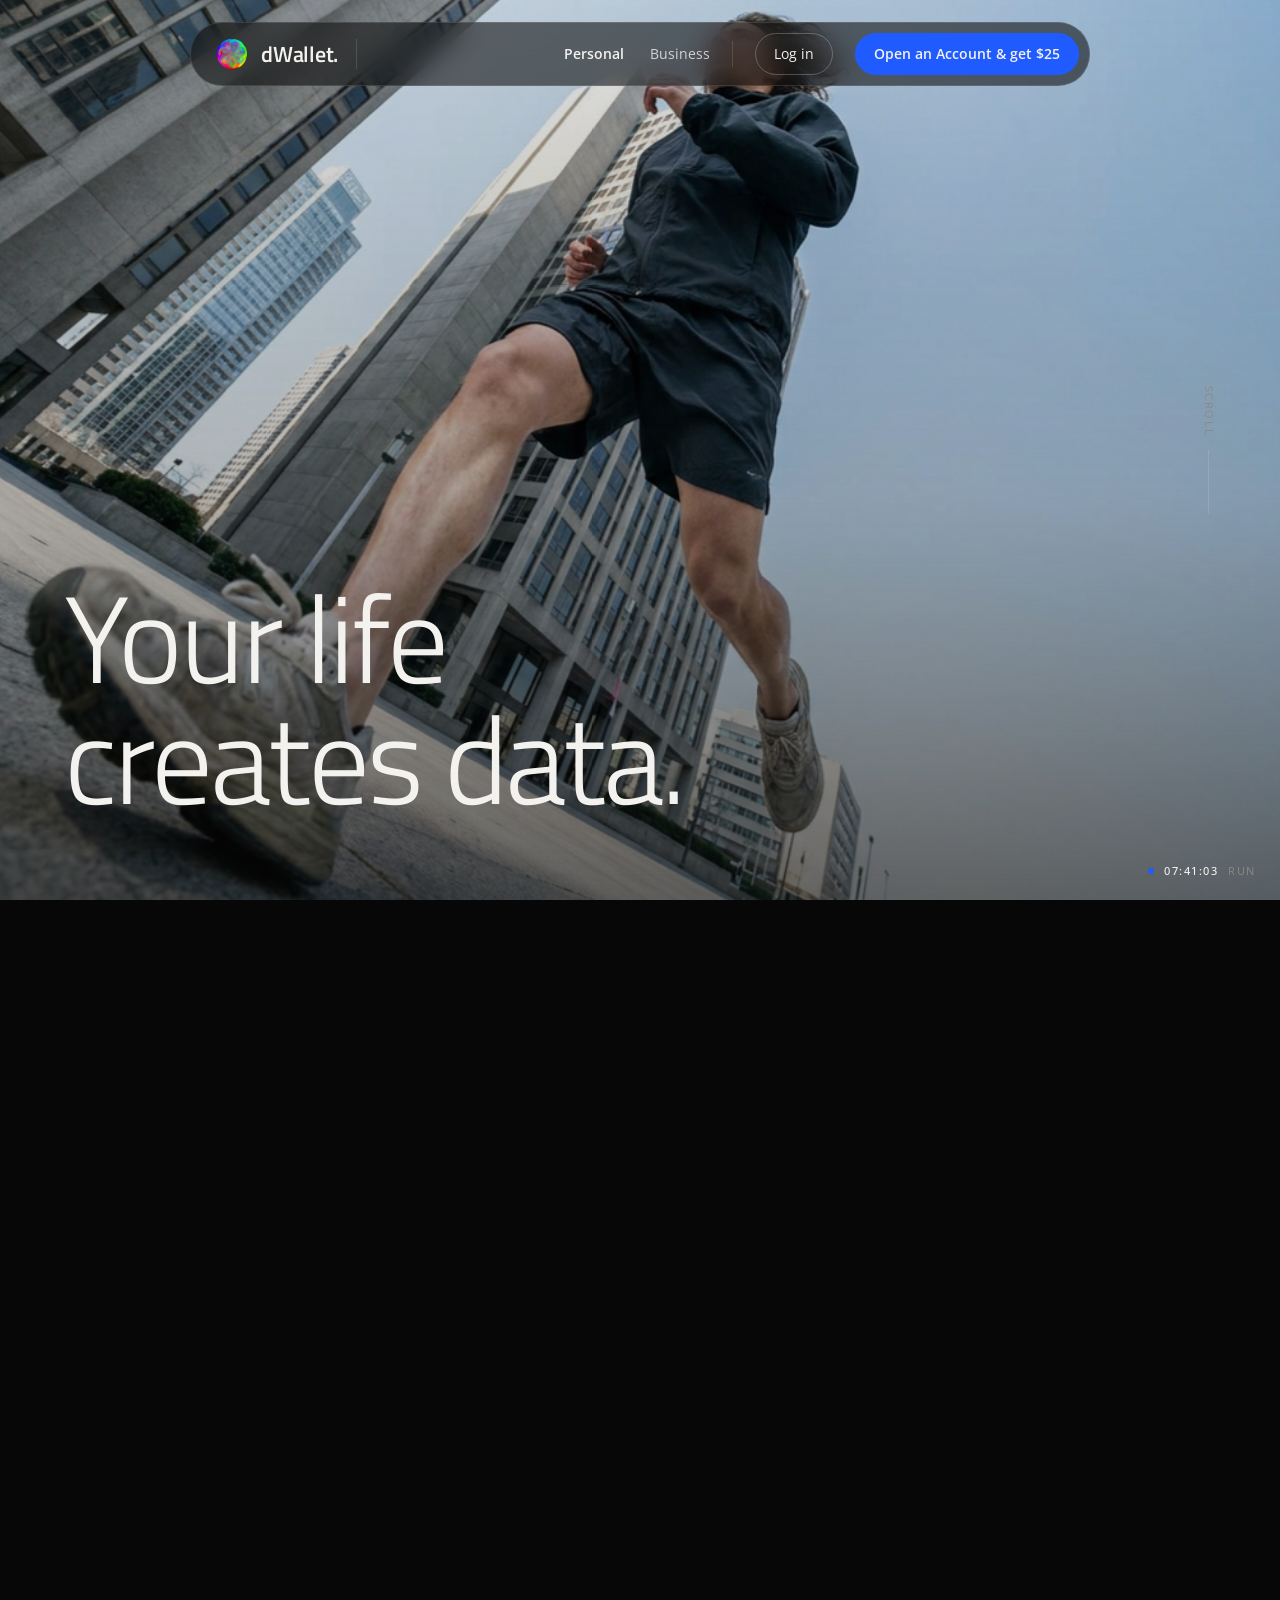
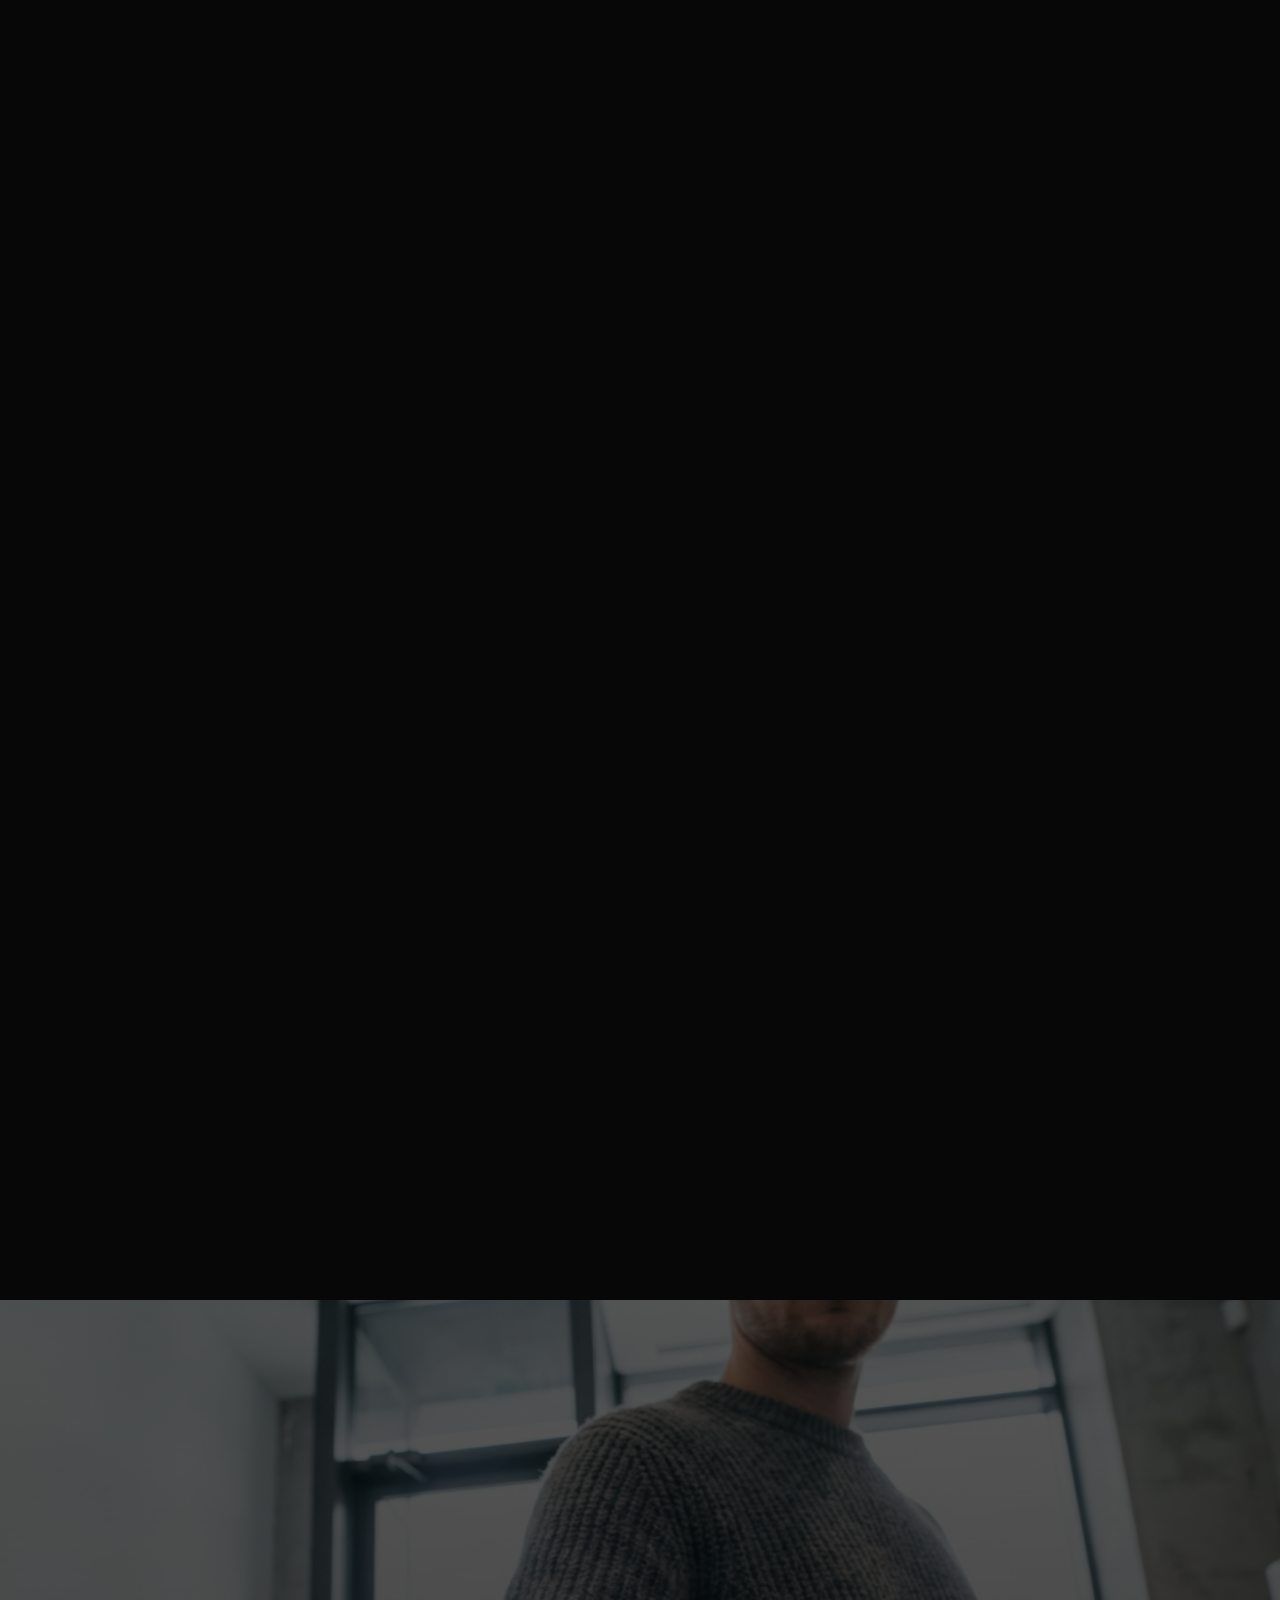
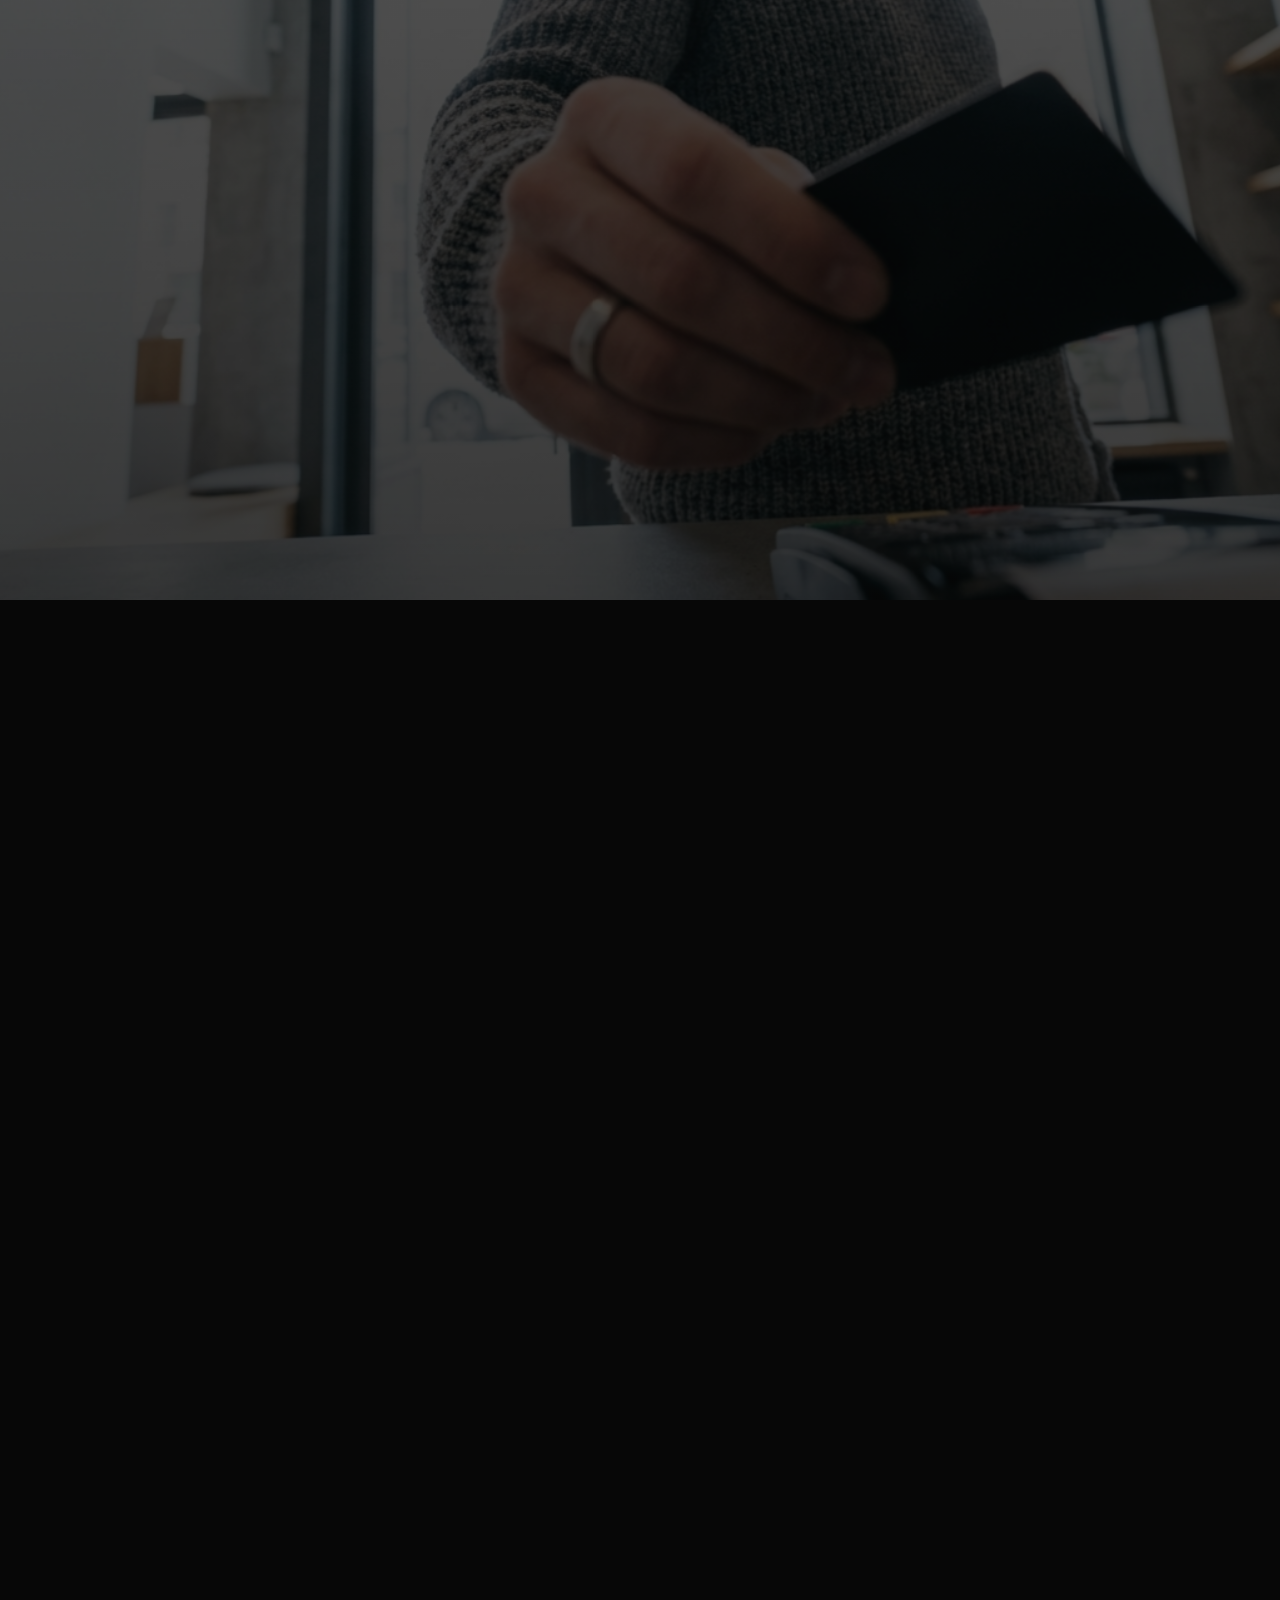
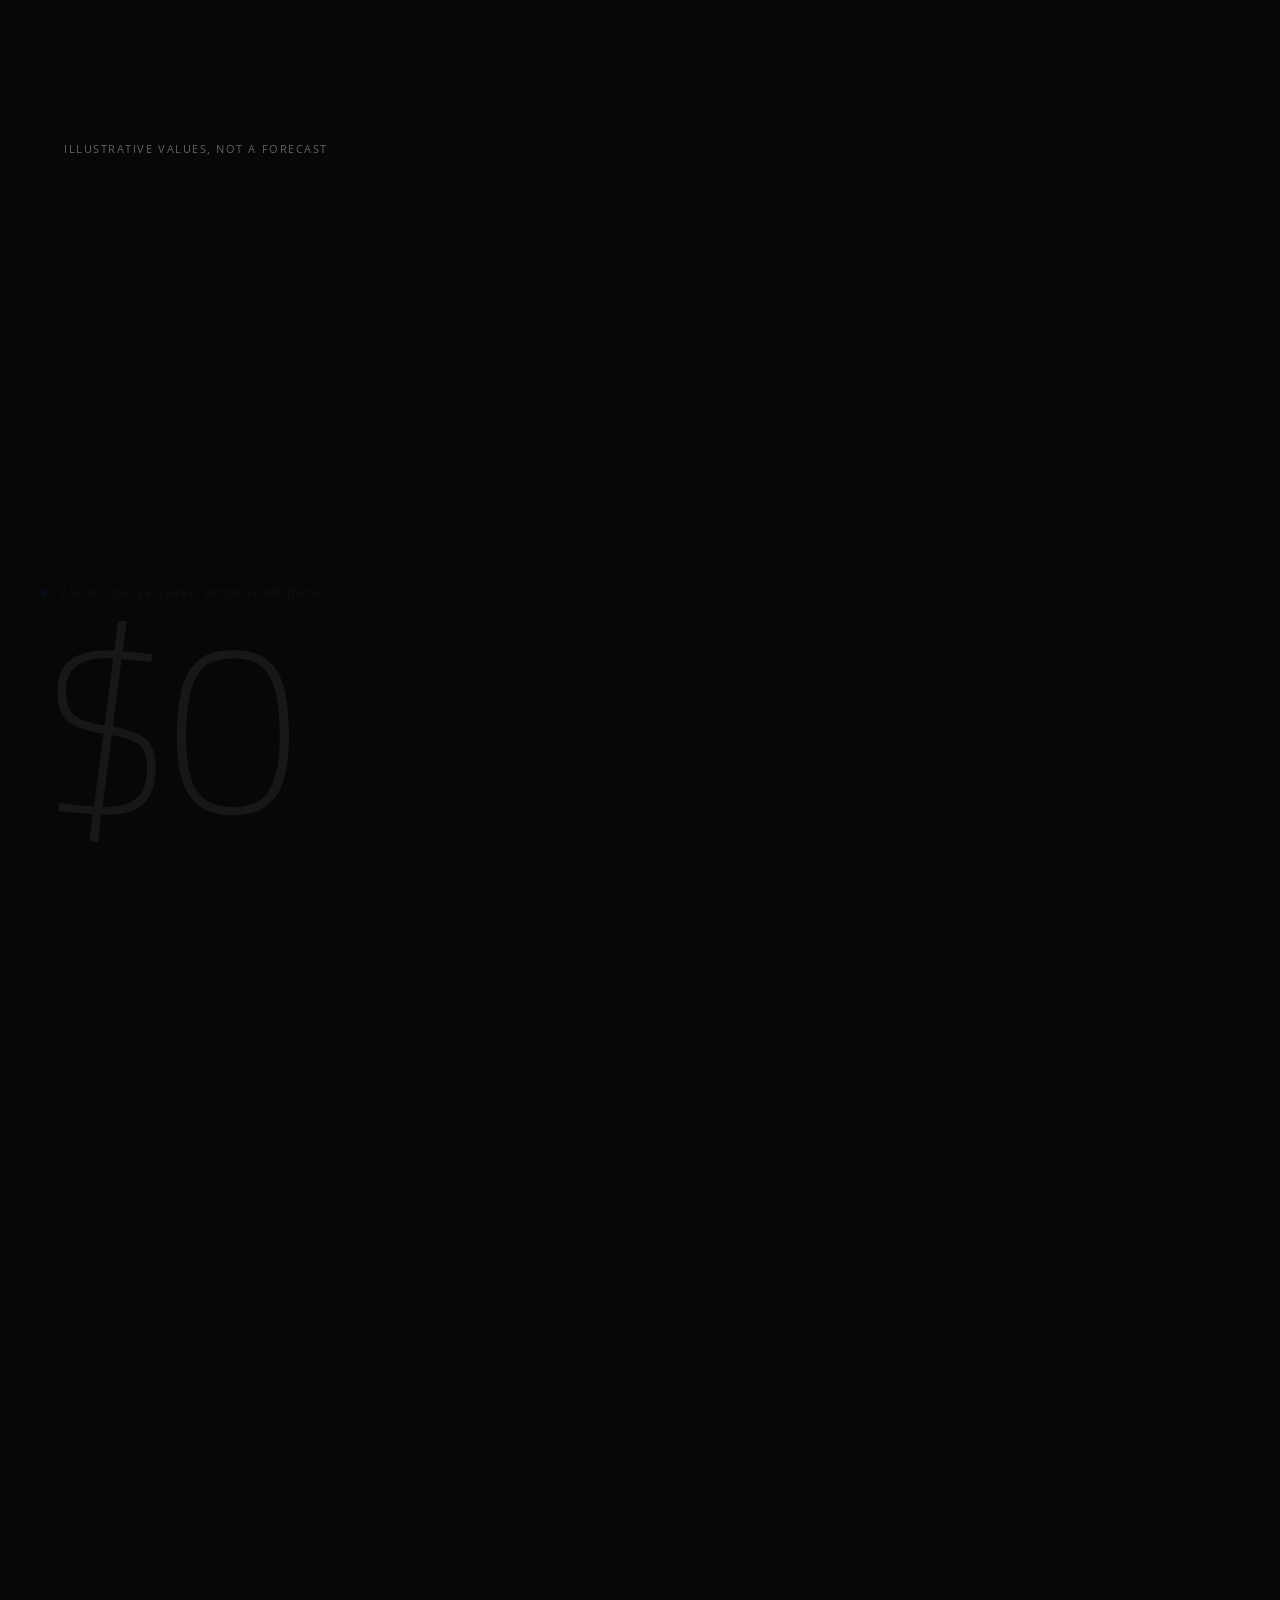
==== index.html @ 6f19c9a2 "Initial commit: dWallet marketing site Static, no-build site (index, business, contact, resources, p" ====
<!doctype html>
<html lang="en">
<head>
<meta charset="utf-8">
<meta name="viewport" content="width=device-width, initial-scale=1">
<title>DrumWave: Your life creates data</title>
<meta name="description" content="Your life creates data. What if its value grew with you?">
<link rel="preconnect" href="https://fonts.googleapis.com">
<link rel="preconnect" href="https://fonts.gstatic.com" crossorigin>
<link href="https://fonts.googleapis.com/css2?family=Titillium+Web:wght@200;300;400;600&family=Open+Sans:wght@300;400;500;600&display=swap" rel="stylesheet">
<style>
:root{
  --ink:#070707;
  --bone:#F3F2EE;
  --cobalt:#1F5BFF;
  --mute:#8A8A86;
  --line:rgba(243,242,238,.14);
  --scrim:rgba(7,7,7,.42);
}
*{box-sizing:border-box;margin:0;padding:0}
html,body{background:#070707;color:var(--bone)}
body{
  font-family:'Open Sans',system-ui,-apple-system,sans-serif;
  font-weight:300;
  -webkit-font-smoothing:antialiased;
  -moz-osx-font-smoothing:grayscale;
  overflow-x:hidden;
  line-height:1.3;
}
img{display:block;user-select:none;-webkit-user-drag:none}
a{color:inherit;text-decoration:none}
button{font:inherit;color:inherit;background:none;border:0;cursor:pointer}

/* type */
.mono{
  font-family:'Open Sans',system-ui,sans-serif;
  font-size:11px;
  letter-spacing:.14em;
  text-transform:uppercase;
  color:var(--mute);
  font-weight:400;
}
.display{
  font-family:'Titillium Web',system-ui,sans-serif;
  font-weight:300;
  letter-spacing:-.025em;
  line-height:.98;
}
.xl{font-size:clamp(3rem,9.6vw,11rem)}
.lg{font-size:clamp(2.3rem,6.8vw,7.6rem)}
.md{font-size:clamp(1.8rem,5.4vw,5.6rem)}
.xs{font-size:clamp(1.4rem,2.6vw,2.2rem)}
.num{
  font-weight:200;
  font-size:clamp(5rem,19vw,20rem);
  font-variant-numeric:tabular-nums;
  letter-spacing:-.04em;
  line-height:.9;
}
.ln{display:block;overflow:hidden;padding-bottom:.08em;margin-bottom:-.08em}
.ln>span{display:block;will-change:transform}
.cob{color:var(--cobalt)}

/* chrome */
.nav{
  position:fixed;top:22px;left:50%;transform:translateX(-50%);z-index:50;
  width:min(900px,92vw);height:64px;padding:0 10px 0 26px;
  display:flex;align-items:center;gap:22px;
  border:1px solid rgba(243,242,238,.12);border-radius:40px;
  background:rgba(7,7,7,.55);backdrop-filter:blur(14px);-webkit-backdrop-filter:blur(14px);
  font-family:'Open Sans',sans-serif;font-size:14px;
}
.nav .logo{display:flex;align-items:center;gap:14px;padding-right:18px;border-right:1px solid rgba(243,242,238,.14)}
.nav .logo img{width:30px;height:30px;display:block;object-fit:contain}
.nav .logo b{font-family:'Titillium Web',sans-serif;font-weight:600;font-size:22px;letter-spacing:-.01em}
.nav .links{display:flex;gap:26px;margin-left:auto}
.nav .links a{font-weight:600}
.nav .links a.dim{font-weight:400;opacity:.8}
.nav .sep{width:1px;height:26px;background:rgba(243,242,238,.14)}
.nav .pill{padding:11px 18px;border-radius:30px;border:1px solid rgba(243,242,238,.25);font-weight:400;transition:background .25s,border-color .25s}
.nav .pill.p{background:var(--cobalt);border-color:var(--cobalt);font-weight:600}
.nav .pill:hover{background:rgba(243,242,238,.1)}
.nav .pill.p:hover{background:#3D74FF;border-color:#3D74FF}
.nav .logo img{flex:none}
@media (max-width:760px){.nav{height:54px;padding:0 6px 0 16px;gap:12px}.nav .links,.nav .sep,.nav .pill:not(.p){display:none}.nav .logo{border:0;padding-right:0}.nav .pill.p{margin-left:auto;padding:9px 14px;font-size:13px}}
.stamp{
  position:fixed;right:24px;bottom:22px;z-index:50;
  display:flex;align-items:center;gap:10px;
  opacity:0;transition:opacity .4s;
}
.stamp.on{opacity:1}
.stamp i{width:6px;height:6px;border-radius:50%;background:var(--cobalt);display:block}
.stamp b{font-weight:500;color:var(--bone)}

/* ledger of data events */
.ledger{
  position:fixed;left:24px;bottom:22px;z-index:50;
  display:flex;flex-direction:column;gap:6px;
  opacity:0;transition:opacity .4s;pointer-events:none;
}
.ledger.on{opacity:1}
.ledger div{display:flex;align-items:center;gap:10px;opacity:0;transform:translateX(-8px)}
.ledger i{width:6px;height:6px;border-radius:50%;background:var(--cobalt);display:block;flex:none}
.ledger div span{color:var(--bone)}
.ledger div em{font-style:normal}

/* scenes */
.act{position:relative;height:100vh;height:100svh;overflow:hidden;background:var(--ink)}
.frame{position:absolute;inset:0;opacity:0;will-change:opacity,transform}
.frame img{width:100%;height:100%;object-fit:cover}
.frame::after{content:"";position:absolute;inset:0;background:linear-gradient(180deg,rgba(7,7,7,.12) 0%,rgba(7,7,7,.28) 55%,rgba(7,7,7,.62) 100%)}
.frame.on{opacity:1}
.pad{position:absolute;left:5vw;right:5vw}

/* ACT 1 */
#act1 .hero-h{position:absolute;left:5vw;bottom:9vh;max-width:92vw}
#act1 .cue{position:absolute;right:5vw;top:50%;transform:translateY(-50%);display:flex;align-items:center;gap:14px;writing-mode:vertical-rl}
#act1 .cue i{display:block;width:1px;height:64px;background:var(--line)}
#act1 .esd{position:absolute;inset:0;display:grid;place-items:center;pointer-events:none}
#act1 .esd .w{position:absolute;color:var(--bone)}
#act1 .esd .w:nth-child(1){left:5vw;top:12vh}
#act1 .esd .w:nth-child(2){left:auto;right:5vw;top:42vh;text-align:right}
#act1 .esd .w:nth-child(3){left:5vw;bottom:9vh}

/* ACT 2 */
#act2 .frame::after{background:linear-gradient(180deg,rgba(7,7,7,.05),rgba(7,7,7,.4))}
#act2 .marker{position:absolute;display:flex;align-items:center;gap:10px;opacity:0;transform:translateX(-8px)}
#act2 .marker i{width:8px;height:8px;border-radius:50%;background:var(--cobalt);display:block;transform:scale(0);box-shadow:0 0 0 0 rgba(31,59,255,.6)}
#act2 .marker i.pulse{animation:pulse 1.6s ease-out infinite}
@keyframes pulse{0%{box-shadow:0 0 0 0 rgba(31,59,255,.55)}100%{box-shadow:0 0 0 22px rgba(31,59,255,0)}}
#act2 .marker .tag{color:var(--bone);background:rgba(7,7,7,.55);padding:7px 12px;border-radius:20px;border:1px solid rgba(243,242,238,.14);backdrop-filter:blur(6px)}
#act2 .t1{position:absolute;left:5vw;bottom:9vh;max-width:92vw}
#act2 .t2{position:absolute;left:5vw;top:10vh;max-width:92vw}
#act2 .t2 .q{color:var(--mute);margin-bottom:.4em}
#act2 .line-veil{position:absolute;inset:0;background:var(--ink);opacity:0}

/* ACT 3 + 4 */
#time .num-wrap{position:absolute;left:3vw;bottom:24vh;z-index:5;pointer-events:none}
#time .num-wrap .lab{display:flex;align-items:center;gap:12px;margin-bottom:1.2em;margin-left:.3em}
#time .num-wrap .lab i{width:6px;height:6px;background:var(--cobalt);display:block}
#time .num-wrap .lab .b{position:absolute;left:18px;top:0;opacity:0;white-space:nowrap}
#time .num-wrap .lab .a{white-space:nowrap}
#time .num-wrap .lab{position:relative}
#time .whatif{position:absolute;right:5vw;top:11vh;text-align:right;max-width:70vw;z-index:6}
#time .frames{position:absolute;inset:0;opacity:0}
#time .frames .frame::after{background:linear-gradient(90deg,rgba(7,7,7,.66) 0%,rgba(7,7,7,.2) 45%,rgba(7,7,7,.12) 100%),linear-gradient(0deg,rgba(7,7,7,.75) 0%,rgba(7,7,7,0) 45%)}
#time .stage-tag{position:absolute;right:5vw;top:11vh;text-align:right;z-index:6;opacity:0}
#time .stage-tag .age{font-size:clamp(2rem,7vw,7rem);color:var(--bone);font-variant-numeric:tabular-nums;font-weight:200}
#time .stage-tag .cap{margin-top:.6em;color:var(--bone);opacity:.7;letter-spacing:.1em}
#time .ctl{position:absolute;left:5vw;right:5vw;bottom:8vh;z-index:7;opacity:0;touch-action:none;user-select:none}
#time .ctl .hint{display:flex;justify-content:space-between;margin-bottom:14px}
#time .ctl .hint b{font-weight:500;color:var(--bone)}
#time .track{position:relative;height:44px;cursor:grab}
#time .track:active{cursor:grabbing}
#time .track .rail{position:absolute;left:0;right:0;top:50%;height:1px;background:var(--line);transform:translateY(-50%)}
#time .track .fill{position:absolute;left:0;top:50%;height:1px;background:var(--cobalt);transform:translateY(-50%);width:0}
#time .ticks{position:absolute;left:0;right:0;top:50%;transform:translateY(-50%);display:flex;justify-content:space-between;pointer-events:none}
#time .ticks i{display:block;width:2px;height:2px;background:var(--mute);opacity:.35;transform:translateY(-8px)}
#time .ticks i.hit{background:var(--cobalt);opacity:1;height:6px;transform:translateY(-10px)}
#time .handle{position:absolute;top:50%;left:0;width:18px;height:18px;border-radius:50%;background:var(--cobalt);transform:translate(-50%,-50%);box-shadow:0 0 0 6px rgba(31,59,255,.18)}
#time .ages{position:relative;display:flex;justify-content:space-between;margin-top:10px}
#time .ages span{position:absolute;transform:translateX(-50%);color:var(--mute);transition:color .3s}
#time .ages span.cur{color:var(--bone)}
#time .earlier{position:absolute;left:5vw;bottom:22vh;z-index:8;max-width:92vw;pointer-events:none}
#time .earlier .cob{margin-top:.15em}
#time .foot{position:absolute;left:5vw;top:22px;z-index:6;opacity:.7}

/* ACT 5 */
#split .frame::after{background:linear-gradient(180deg,rgba(7,7,7,.1),rgba(7,7,7,.5) 100%)}
#split .big{position:absolute;left:5vw;bottom:9vh;z-index:5;max-width:92vw}

/* ACT 6 */
#payoff .t{position:absolute;left:5vw;bottom:9vh;max-width:92vw;z-index:5}
#payoff .t2{position:absolute;right:5vw;top:11vh;text-align:right;max-width:92vw;z-index:5}
#payoff .frame::after{background:linear-gradient(180deg,rgba(7,7,7,.06),rgba(7,7,7,.55) 100%)}

/* FINAL */
#final{height:auto;min-height:100vh;display:flex;flex-direction:column;justify-content:space-between;padding:12vh 5vw 5vh}
#final .id{display:flex;align-items:center;gap:12px}
#final .id img{width:20px;height:20px;display:block;object-fit:contain}
#final .id span{color:var(--bone);letter-spacing:.26em}
#final h2{margin:10vh 0 5vh;max-width:14ch}
#final p{max-width:46ch;font-size:clamp(1rem,1.35vw,1.2rem);color:var(--bone);opacity:.75;line-height:1.6;font-weight:300}
#final .ctas{display:flex;flex-wrap:wrap;gap:14px;margin-top:6vh}
#final .btn{
  font-family:'Open Sans',sans-serif;font-size:15px;font-weight:600;letter-spacing:0;
  padding:16px 28px;border-radius:40px;border:1px solid rgba(243,242,238,.3);transition:background .25s,color .25s,border-color .25s;
}
#final .btn.p{background:var(--bone);color:var(--ink);border-color:var(--bone)}
#final .btn:hover,#final .btn:focus-visible{background:var(--cobalt);color:var(--bone);border-color:var(--cobalt);outline:none}
#final .btn:focus-visible{box-shadow:0 0 0 3px rgba(31,59,255,.5)}
#final .foot{display:flex;flex-wrap:wrap;justify-content:space-between;gap:12px;margin-top:14vh;padding-top:22px;border-top:1px solid var(--line)}

/* PERSONAL: DATA SAVINGS PLAN
   Positions/sizes below are ported 1:1 from Figma node 2611:80518 (canvas ref width 1920px):
   H2 x=347 y=2311 w=693 font=80/84 -3.2 | sub x=347 w=730 font=40/38 | body x=347 w=624 font=16/26
   email frame x=347 w=477 h=72 | button x=619 w=180 h=48 | link x=347 y=2837
   card group x=986 y=2319 w=792 h=792 */
#dsp{
  position:relative;height:57.29vw;min-height:640px;overflow:hidden;
  background:var(--ink);
}
#dsp .glow{position:absolute;top:0;left:0;right:0;overflow:hidden;pointer-events:none;z-index:1}
#dsp .glow img{width:100%;display:block;opacity:1;mix-blend-mode:screen}
#dsp .wrap{position:absolute;inset:0;z-index:2}
#dsp .dsp-ln{display:block;white-space:nowrap}
#dsp h2{
  position:absolute;left:18.07%;top:18.18%;width:38vw;
  font-size:4.1667vw;font-weight:400;line-height:1.05;letter-spacing:-0.1667vw;color:#FFFFFF;
}
#dsp .sub{
  position:absolute;left:18.07%;top:38.36%;width:38vw;
  font-size:2.0833vw;font-weight:400;letter-spacing:-0.02em;line-height:1.05;color:#FFFFFF;
}
#dsp .sub .cob{color:#278EFF;font-weight:400}
#dsp p{
  position:absolute;left:18.07%;top:calc(57.2% - 2.08333vw - 2.0vw);width:38vw;
  font-family:'Open Sans',sans-serif;font-size:0.83333vw;color:#B4B4B4;
  line-height:1.55;font-weight:400;
}
#dsp .form{
  position:absolute;left:18.07%;top:57.2%;width:24.84375vw;height:3.75vw;
  display:flex;align-items:center;justify-content:space-between;
  padding:0.41667vw 0.41667vw 0.41667vw 1.25vw;
  background:#2F2F2F;border:0;border-radius:100vw;
}
#dsp .form input{
  flex:1;min-width:0;padding:0;border:0;background:transparent;
  color:#FFFFFF;font-family:'Titillium Web',sans-serif;font-size:1.04167vw;font-weight:400;
}
#dsp .form input::placeholder{color:#FFFFFF;opacity:1}
#dsp .form input:focus{outline:none}
#dsp .form .btn{
  width:11.14583vw;height:2.91667vw;flex:none;
  display:flex;align-items:center;justify-content:center;
  padding:0 0.8854vw;border-radius:2.91667vw;border:0;
  color:#FFFFFF;font-family:'Titillium Web',sans-serif;font-size:0.9375vw;font-weight:600;white-space:nowrap;
  background:linear-gradient(115deg,#4B27FF 0%,#0091FF 100%);
  cursor:pointer;
  transition:filter .25s,transform .2s;
}
#dsp .form .btn:hover,#dsp .form .btn:focus-visible{
  filter:brightness(1.12);transform:translateY(-1px);outline:none;
}
#dsp .link{
  position:absolute;left:18.07%;top:calc(57.2% + 3.75vw + 2.08333vw);white-space:nowrap;
  font-family:'Open Sans',sans-serif;font-size:0.83333vw;font-weight:600;color:#278EFF;
  transition:color .2s;
}
#dsp .link:hover{text-decoration:underline;color:#54A4FF}
#dsp .cards{position:absolute;left:51.34%;top:18.48%;width:46.63%}
#dsp .cards img{width:100%;display:block}

/* PERSONAL: HOW DOES A DATA SAVINGS PLAN WORK
   Figma node 2611:80886, section h=990 on 1920 canvas ref */
#how{position:relative;height:51.56vw;min-height:580px;background:var(--ink)}
#how h2{
  position:absolute;left:29.22%;top:12.22%;width:41.41%;text-align:center;
  font-size:2.5vw;font-weight:400;letter-spacing:-.1vw;line-height:1;color:var(--bone);
}
#how .card{position:absolute;top:22.73%;width:17.71%}
#how .card img{width:100%;border-radius:14px;display:block;object-fit:cover;aspect-ratio:320/442}
#how .step-copy{margin-top:2.27vw}
#how .eyebrow{color:#278EFF;margin-bottom:.8em}
#how .eyebrow .dim{color:var(--mute);font-weight:400}
#how h3{font-family:'Titillium Web',sans-serif;font-weight:600;font-size:1.25vw;letter-spacing:-.0375vw;color:var(--bone);margin-bottom:.6em}
#how p{font-family:'Open Sans',sans-serif;font-weight:400;font-size:.73vw;line-height:1.4;color:#999}

/* PERSONAL: TRUST BLOCK
   Figma node 2611:81146, section h=636 on 1920 canvas ref */
#trust{
  position:relative;height:33.125vw;min-height:380px;
  background:#131313;display:flex;align-items:center;justify-content:center;
  text-align:center;overflow:hidden;
}
#trust .wrap{
  display:flex;flex-direction:column;align-items:center;text-align:center;
  z-index:2;width:100%;
}
#trust .badge{
  width:6.25vw;height:auto;margin-bottom:2.8125vw;display:block;
}
#trust h2{
  font-family:'Titillium Web',sans-serif;font-size:3.33333vw;font-weight:400;
  line-height:1.05;letter-spacing:-0.13333vw;color:#FFFFFF;margin-bottom:1.25vw;
}
#trust p{
  font-family:'Open Sans',sans-serif;font-size:0.72917vw;font-weight:400;
  line-height:1.5;color:#8A8A86;margin-bottom:1.25vw;
}
#trust .tag{
  font-family:'Open Sans',sans-serif;font-size:0.78125vw;font-weight:600;
  letter-spacing:0.15em;text-transform:uppercase;color:#FFFFFF;
}
#trust .trust-ln{
  display:block;white-space:nowrap;
}

/* PERSONAL: FAQ
   Figma node 2611:81163, section h=797 on 1920 canvas ref */
#faq{position:relative;height:41.51vw;min-height:460px;background:#070707;overflow:hidden}
#faq .faq-label{position:absolute;left:18.75%;top:17.31%;font-family:'Titillium Web',sans-serif;font-weight:600;font-size:1.04vw;line-height:1.1;color:#FFF;z-index:1}
#faq h2{position:absolute;left:18.75%;top:22.58%;width:20.05%;font-family:'Titillium Web',sans-serif;font-size:3.33333vw;font-weight:400;letter-spacing:-.13333vw;line-height:1.05;color:#FFFFFF}
#faq .accordion{position:absolute;left:48.6458vw;top:17.31%;width:32.60417vw;display:flex;flex-direction:column;gap:0.625vw}
#faq .item{
  display:flex;align-items:center;justify-content:space-between;width:100%;
  padding:1.4583vw;border-radius:0.83333vw;background:rgba(255,255,255,0.05);
  border:1px solid rgba(237,240,242,0.10);text-align:left;cursor:pointer;
  transition:background .25s,border-color .25s;box-sizing:border-box;
}
#faq .item:hover{background:rgba(255,255,255,0.08);border-color:rgba(237,240,242,0.20)}
#faq .item span{flex:1 0 0;min-width:0;font-family:'Titillium Web',sans-serif;font-weight:600;font-size:1.04167vw;line-height:1.1;letter-spacing:-0.03125vw;color:#FFFFFF;white-space:nowrap;overflow:hidden;text-overflow:ellipsis}
#faq .item i{font-style:normal;font-family:'Titillium Web',sans-serif;font-weight:400;font-size:1.25vw;line-height:1;color:rgba(255,255,255,0.6);flex:none;transition:transform .25s}
#faq .item[aria-expanded="true"] i{transform:rotate(45deg)}

/* PERSONAL: WELCOME TO THE ONE ECONOMY
   Figma node 2611:81177, section h=402 on 1920 canvas ref */
#welcome{position:relative;height:20.94vw;min-height:280px;background:var(--ink);text-align:center;padding:0 5vw}
#welcome h2{position:absolute;left:2.58%;top:19.9%;width:94.79%;font-size:3.33vw;font-weight:400;line-height:.93;letter-spacing:-.1333vw;color:var(--bone)}
#welcome p{position:absolute;left:2.58%;top:39.8%;width:94.79%;font-family:'Open Sans',sans-serif;font-size:.94vw;font-weight:600;line-height:1.38;color:var(--bone);opacity:.7}
#welcome .form{
  position:absolute;left:36.28%;top:62.19%;width:27.4%;height:17.91%;
  display:flex;align-items:center;gap:.42vw;padding:.42vw;
  background:#2F2F2F;border-radius:100px;
}
#welcome .form input{
  flex:1;min-width:0;padding:0 .8vw;border:0;background:transparent;
  color:var(--bone);font-family:'Titillium Web',sans-serif;font-size:1.04vw;font-weight:400;
}
#welcome .form input::placeholder{color:#FFFFFF;opacity:1}
#welcome .form input:focus{outline:none}
#welcome .form .btn{
  font-family:'Titillium Web',sans-serif;font-size:.9375vw;font-weight:600;white-space:nowrap;
  height:100%;padding:0 2.16vw;border-radius:100px;border:0;color:var(--bone);cursor:pointer;
  background:linear-gradient(90deg,#4B27FF 0%,#0091FF 100%);
  transition:filter .25s;
}
#welcome .form .btn:hover,#welcome .form .btn:focus-visible{filter:brightness(1.12);outline:none}

/* PERSONAL: FOOTER
   Figma node 2611:81185/81346, section h=400 on 1920 canvas ref */
#pfoot{position:relative;height:20.833vw;min-height:280px;background:#070707;overflow:hidden}
#pfoot .orb-bg{position:absolute;top:0;left:0;width:100%;height:100%;object-fit:cover;object-position:top center;opacity:1;pointer-events:none}
#pfoot .id{position:absolute;left:8.87%;top:19.5%;display:flex;align-items:center;gap:.6vw;z-index:1}
#pfoot .id .logo{width:2.19vw;height:auto;display:block}
#pfoot .id b{font-family:'Roboto',sans-serif;font-weight:700;font-size:1.25vw;color:var(--bone)}
#pfoot .tagline{position:absolute;left:8.85%;top:34%;font-family:'Roboto',sans-serif;font-size:1.04vw;font-weight:400;color:#B4B4B4;z-index:1}
#pfoot .copyright{position:absolute;left:8.85%;top:50%;width:14.69%;font-family:'Roboto',sans-serif;font-size:.9375vw;font-weight:400;line-height:1.35;color:#666;z-index:1}
#pfoot .col{position:absolute;top:23%;z-index:1;display:flex;flex-direction:column}
#pfoot .col.links{left:49.22%}
#pfoot .col.socials{left:70%}
#pfoot .col b{font-family:'Roboto',sans-serif;font-weight:700;font-size:.9375vw;color:#E3E3E3;margin-bottom:1.3vw}
#pfoot .col a{font-family:'Roboto',sans-serif;font-weight:400;font-size:.9375vw;color:#B4B4B4;margin-bottom:.7vw}
#pfoot .col a:hover{color:var(--bone)}
@media (max-width:900px){
  #dsp{height:auto;max-height:none;min-height:0;padding:16vh 5vw 10vh}
  #dsp .wrap{position:static;display:flex;flex-direction:column;gap:4vh}
  #dsp h2,#dsp .sub,#dsp p,#dsp .form,#dsp .link,#dsp .cards{position:static;width:auto;left:auto;top:auto}
  #dsp h2{font-size:clamp(2.3rem,9vw,4rem);letter-spacing:-.03em}
  #dsp .sub{font-size:clamp(1.4rem,5vw,2rem)}
  #dsp p{font-size:15px}
  #dsp .form{height:auto}
  #dsp .form input{padding:15px 20px;font-size:15px}
  #dsp .form .btn{padding:15px 22px;font-size:14px}
  #dsp .link{font-size:14px}
  #dsp .cards{max-width:340px;align-self:center}
}

@media (max-width:760px){
  .brand{top:16px;left:16px}
  .stamp,.ledger{left:16px;right:16px;bottom:16px}
  .stamp{left:auto}
  #act1 .cue{display:none}
  #act1 .esd .w:nth-child(2){top:38vh}
  #time .num-wrap{bottom:30vh;left:4vw}
  .num{font-size:clamp(4rem,18vw,9rem)}
  #time .ctl{bottom:5vh}
  #time .earlier{bottom:31vh}
  #time .stage-tag{top:auto;bottom:27vh;right:4vw}
  #time .whatif{top:9vh;max-width:90vw}
  #final h2{margin:8vh 0 4vh}
}
@media (prefers-reduced-motion:reduce){
  #act2 .marker i.pulse{animation:none}
}
</style>
</head>
<body>

<header class="nav" aria-label="dWallet">
  <a class="logo" href="#"><img src="assets/img/logo.png" alt="" width="30" height="30"><b>dWallet.</b></a>
  <nav class="links"><a href="#dsp">Personal</a><a class="dim" href="business.html">Business</a></nav>
  <span class="sep"></span>
  <a class="pill" href="https://personal.drumwave.com/sign-in">Log in</a>
  <a class="pill p" href="https://personal.drumwave.com/">Open an Account &amp; get $25</a>
</header>
<div class="stamp mono" id="stamp" aria-hidden="true"><i></i><b id="stampTxt">07:41:03</b><span id="stampTag">run</span></div>
<div class="ledger mono" id="ledger" aria-hidden="true">
  <div><i></i><span>08:12</span><em>tap</em></div>
  <div><i></i><span>08:14</span><em>coffee</em></div>
  <div><i></i><span>08:31</span><em>transit</em></div>
  <div><i></i><span>08:47</span><em>phone</em></div>
  <div><i></i><span>18:05</span><em>charge</em></div>
</div>

<!-- ACT 1 : YOUR LIFE CREATES DATA -->
<section class="act" id="act1" aria-label="Your life creates data">
  <div class="frame on" data-i="0"><img onerror="if(this.dataset.cdn&&this.src!==this.dataset.cdn){this.src=this.dataset.cdn}" src="assets/img/01-run.png" data-cdn="https://d8j0ntlcm91z4.cloudfront.net/user_3IVv6Qg13bUgSljRCsQrHvhoQa1/hf_20260827_205429_0431c609-ffd0-434f-ab14-0f9ff06bc316.png" alt="A runner sprinting through a city street at dawn"></div>
  <div class="frame" data-i="1"><img onerror="if(this.dataset.cdn&&this.src!==this.dataset.cdn){this.src=this.dataset.cdn}" src="assets/img/02-coffee.png" data-cdn="https://d8j0ntlcm91z4.cloudfront.net/user_3IVv6Qg13bUgSljRCsQrHvhoQa1/hf_20260827_205429_1e16b61c-bcfb-429d-ab33-51d56b693827.png" alt="A coffee handed across a counter" loading="lazy"></div>
  <div class="frame" data-i="2"><img onerror="if(this.dataset.cdn&&this.src!==this.dataset.cdn){this.src=this.dataset.cdn}" src="assets/img/03-transit-gate.png" data-cdn="https://d8j0ntlcm91z4.cloudfront.net/user_3IVv6Qg13bUgSljRCsQrHvhoQa1/hf_20260827_205441_eef88465-6a65-47e2-9bc7-b68e7aeaaa69.png" alt="Tapping into a subway gate" loading="lazy"></div>
  <div class="frame" data-i="3"><img onerror="if(this.dataset.cdn&&this.src!==this.dataset.cdn){this.src=this.dataset.cdn}" src="assets/img/04-train.png" data-cdn="https://d8j0ntlcm91z4.cloudfront.net/user_3IVv6Qg13bUgSljRCsQrHvhoQa1/hf_20260827_205441_f3a45851-bd0b-4123-a38a-2596ee67f116.png" alt="A train rushing past a platform" loading="lazy"></div>
  <div class="frame" data-i="4"><img onerror="if(this.dataset.cdn&&this.src!==this.dataset.cdn){this.src=this.dataset.cdn}" src="assets/img/05-shopping.png" data-cdn="https://d8j0ntlcm91z4.cloudfront.net/user_3IVv6Qg13bUgSljRCsQrHvhoQa1/hf_20260827_205441_dc694edc-4bd3-473a-b360-dc3cfa25a5e8.png" alt="A shopping bag swinging mid stride" loading="lazy"></div>
  <div class="frame" data-i="5"><img onerror="if(this.dataset.cdn&&this.src!==this.dataset.cdn){this.src=this.dataset.cdn}" src="assets/img/06-car.png" data-cdn="https://d8j0ntlcm91z4.cloudfront.net/user_3IVv6Qg13bUgSljRCsQrHvhoQa1/hf_20260827_205454_d7b4df1f-7495-4de3-924f-c00a23d3c3c6.png" alt="Laughing in the back seat of a car" loading="lazy"></div>
  <div class="frame" data-i="6"><img onerror="if(this.dataset.cdn&&this.src!==this.dataset.cdn){this.src=this.dataset.cdn}" src="assets/img/07-music.png" data-cdn="https://d8j0ntlcm91z4.cloudfront.net/user_3IVv6Qg13bUgSljRCsQrHvhoQa1/hf_20260827_205454_4b1e9564-0412-4918-ab3d-49c61f0912df.png" alt="Listening to music in the wind" loading="lazy"></div>
  <div class="frame" data-i="7"><img onerror="if(this.dataset.cdn&&this.src!==this.dataset.cdn){this.src=this.dataset.cdn}" src="assets/img/08-ev-charge.png" data-cdn="https://d8j0ntlcm91z4.cloudfront.net/user_3IVv6Qg13bUgSljRCsQrHvhoQa1/hf_20260827_205454_b86ab882-3bfb-4d4b-b862-5e7d14b8d743.png" alt="Plugging in an EV charger" loading="lazy"></div>
  <div class="frame" data-i="8"><img onerror="if(this.dataset.cdn&&this.src!==this.dataset.cdn){this.src=this.dataset.cdn}" src="assets/img/09-phone-crossing.png" data-cdn="https://d8j0ntlcm91z4.cloudfront.net/user_3IVv6Qg13bUgSljRCsQrHvhoQa1/hf_20260827_205507_974615e2-a97d-4355-b928-0970590aeda8.png" alt="Checking a phone while crossing the street" loading="lazy"></div>

  <!-- every single day frames -->
  <div class="frame" data-i="9"><img onerror="if(this.dataset.cdn&&this.src!==this.dataset.cdn){this.src=this.dataset.cdn}" src="assets/img/05-shopping.png" data-cdn="https://d8j0ntlcm91z4.cloudfront.net/user_3IVv6Qg13bUgSljRCsQrHvhoQa1/hf_20260827_205441_dc694edc-4bd3-473a-b360-dc3cfa25a5e8.png" alt="" loading="lazy"></div>
  <div class="frame" data-i="10"><img onerror="if(this.dataset.cdn&&this.src!==this.dataset.cdn){this.src=this.dataset.cdn}" src="assets/img/08-ev-charge.png" data-cdn="https://d8j0ntlcm91z4.cloudfront.net/user_3IVv6Qg13bUgSljRCsQrHvhoQa1/hf_20260827_205454_b86ab882-3bfb-4d4b-b862-5e7d14b8d743.png" alt="" loading="lazy"></div>
  <div class="frame" data-i="11"><img onerror="if(this.dataset.cdn&&this.src!==this.dataset.cdn){this.src=this.dataset.cdn}" src="assets/img/01-run.png" data-cdn="https://d8j0ntlcm91z4.cloudfront.net/user_3IVv6Qg13bUgSljRCsQrHvhoQa1/hf_20260827_205429_0431c609-ffd0-434f-ab14-0f9ff06bc316.png" alt="" loading="lazy"></div>

  <h1 class="hero-h display xl">
    <span class="ln"><span>Your life</span></span>
    <span class="ln"><span>creates data.</span></span>
  </h1>
  <div class="cue mono"><span>Scroll</span><i></i></div>
  <div class="esd display xl" aria-hidden="true">
    <div class="w"><span class="ln"><span>Every.</span></span></div>
    <div class="w"><span class="ln"><span>Single.</span></span></div>
    <div class="w"><span class="ln"><span>Day.</span></span></div>
  </div>
</section>

<!-- ACT 2 : SOMETHING INVISIBLE -->
<section class="act" id="act2" aria-label="Ordinary moments create something invisible">
  <div class="frame" data-i="0"><img onerror="if(this.dataset.cdn&&this.src!==this.dataset.cdn){this.src=this.dataset.cdn}" src="assets/img/10-card-tap.png" data-cdn="https://d8j0ntlcm91z4.cloudfront.net/user_3IVv6Qg13bUgSljRCsQrHvhoQa1/hf_20260827_205507_f7f2c037-68dd-43ff-9b79-c138f49a8516.png" alt="A card tapping a payment terminal" loading="lazy"></div>
  <div class="frame" data-i="1"><img onerror="if(this.dataset.cdn&&this.src!==this.dataset.cdn){this.src=this.dataset.cdn}" src="assets/img/02-coffee.png" data-cdn="https://d8j0ntlcm91z4.cloudfront.net/user_3IVv6Qg13bUgSljRCsQrHvhoQa1/hf_20260827_205429_1e16b61c-bcfb-429d-ab33-51d56b693827.png" alt="" loading="lazy"></div>
  <div class="frame" data-i="2"><img onerror="if(this.dataset.cdn&&this.src!==this.dataset.cdn){this.src=this.dataset.cdn}" src="assets/img/03-transit-gate.png" data-cdn="https://d8j0ntlcm91z4.cloudfront.net/user_3IVv6Qg13bUgSljRCsQrHvhoQa1/hf_20260827_205441_eef88465-6a65-47e2-9bc7-b68e7aeaaa69.png" alt="" loading="lazy"></div>
  <div class="frame" data-i="3"><img onerror="if(this.dataset.cdn&&this.src!==this.dataset.cdn){this.src=this.dataset.cdn}" src="assets/img/09-phone-crossing.png" data-cdn="https://d8j0ntlcm91z4.cloudfront.net/user_3IVv6Qg13bUgSljRCsQrHvhoQa1/hf_20260827_205507_974615e2-a97d-4355-b928-0970590aeda8.png" alt="" loading="lazy"></div>
  <div class="frame" data-i="4"><img onerror="if(this.dataset.cdn&&this.src!==this.dataset.cdn){this.src=this.dataset.cdn}" src="assets/img/08-ev-charge.png" data-cdn="https://d8j0ntlcm91z4.cloudfront.net/user_3IVv6Qg13bUgSljRCsQrHvhoQa1/hf_20260827_205454_b86ab882-3bfb-4d4b-b862-5e7d14b8d743.png" alt="" loading="lazy"></div>
  <div class="line-veil"></div>

  <div class="marker mono" style="left:58%;top:52%"><i class="pulse"></i><span class="tag">08:12 &nbsp;tap</span></div>
  <div class="marker mono" style="left:44%;top:46%"><i class="pulse"></i><span class="tag">08:14 &nbsp;coffee</span></div>
  <div class="marker mono" style="left:52%;top:58%"><i class="pulse"></i><span class="tag">08:31 &nbsp;transit</span></div>
  <div class="marker mono" style="left:38%;top:40%"><i class="pulse"></i><span class="tag">08:47 &nbsp;phone</span></div>
  <div class="marker mono" style="left:62%;top:62%"><i class="pulse"></i><span class="tag">18:05 &nbsp;charge</span></div>

  <h2 class="t1 display lg">
    <span class="ln"><span>You're already</span></span>
    <span class="ln"><span>creating it.</span></span>
  </h2>
  <div class="t2 display lg">
    <div class="q md"><span class="ln"><span>The question is:</span></span></div>
    <span class="ln"><span>What happens</span></span>
    <span class="ln"><span>to its value?</span></span>
  </div>
</section>

<!-- ACT 3 + 4 : THE REVEAL AND TIME -->
<section class="act" id="time" aria-label="What if your data could grow with you">
  <div class="frames">
    <div class="frame" data-age="18"><img onerror="if(this.dataset.cdn&&this.src!==this.dataset.cdn){this.src=this.dataset.cdn}" src="assets/img/age-18-graduating.png" data-cdn="https://d8j0ntlcm91z4.cloudfront.net/user_3IVv6Qg13bUgSljRCsQrHvhoQa1/hf_20260827_205545_e7642bc9-2742-4ab3-8171-d625b09b5855.png" alt="At 18, graduating" loading="lazy"></div>
    <div class="frame" data-age="25"><img onerror="if(this.dataset.cdn&&this.src!==this.dataset.cdn){this.src=this.dataset.cdn}" src="assets/img/age-25-first-apartment.png" data-cdn="https://d8j0ntlcm91z4.cloudfront.net/user_3IVv6Qg13bUgSljRCsQrHvhoQa1/hf_20260827_205429_1f983961-80d1-40b1-9889-e4a849bd934c.png" alt="At 25, carrying a box into a first apartment" loading="lazy"></div>
    <div class="frame" data-age="32"><img onerror="if(this.dataset.cdn&&this.src!==this.dataset.cdn){this.src=this.dataset.cdn}" src="assets/img/age-32-travel.png" data-cdn="https://d8j0ntlcm91z4.cloudfront.net/user_3IVv6Qg13bUgSljRCsQrHvhoQa1/hf_20260827_205545_575032e4-2a5e-45f5-ad1f-65780fc72d21.png" alt="At 32, traveling" loading="lazy"></div>
    <div class="frame" data-age="40"><img onerror="if(this.dataset.cdn&&this.src!==this.dataset.cdn){this.src=this.dataset.cdn}" src="assets/img/age-40-family.png" data-cdn="https://d8j0ntlcm91z4.cloudfront.net/user_3IVv6Qg13bUgSljRCsQrHvhoQa1/hf_20260827_205545_34d27361-ea9f-4843-9b01-c0602e052472.png" alt="At 40, spinning a child in a park" loading="lazy"></div>
    <div class="frame" data-age="55"><img onerror="if(this.dataset.cdn&&this.src!==this.dataset.cdn){this.src=this.dataset.cdn}" src="assets/img/age-55-college.png" data-cdn="https://d8j0ntlcm91z4.cloudfront.net/user_3IVv6Qg13bUgSljRCsQrHvhoQa1/hf_20260827_205600_6db7607d-fcbb-4cf0-b7b8-8869ca06e5d4.png" alt="At 55, watching a child leave for college" loading="lazy"></div>
    <div class="frame" data-age="70"><img onerror="if(this.dataset.cdn&&this.src!==this.dataset.cdn){this.src=this.dataset.cdn}" src="assets/img/age-70-retirement.png" data-cdn="https://d8j0ntlcm91z4.cloudfront.net/user_3IVv6Qg13bUgSljRCsQrHvhoQa1/hf_20260827_205559_9ad0b723-6b59-4b96-87ac-a1f3ab0badbd.png" alt="At 70, at the head of a family table" loading="lazy"></div>
  </div>

  <div class="foot mono">Illustrative values, not a forecast</div>

  <div class="num-wrap">
    <div class="lab mono"><i></i><span class="a">Value you've saved from your data</span><span class="b">Potential value accumulated</span></div>
    <div class="display num" id="bignum">$0</div>
  </div>

  <div class="whatif display lg">
    <span class="ln"><span>What if your data</span></span>
    <span class="ln"><span>could grow</span></span>
    <span class="ln"><span>with you?</span></span>
  </div>

  <div class="stage-tag">
    <div class="display age" id="ageNum">18</div>
    <div class="mono cap" id="ageCap">Graduating</div>
  </div>

  <div class="ctl" id="ctl">
    <div class="hint mono"><span>One life, 18 to 70</span><b id="dragHint">Drag to move through time</b></div>
    <div class="track" id="track" role="slider" aria-label="Age" aria-valuemin="18" aria-valuemax="70" aria-valuenow="18" tabindex="0">
      <div class="rail"></div>
      <div class="fill" id="fill"></div>
      <div class="ticks" id="ticks"></div>
      <div class="handle" id="handle"></div>
    </div>
    <div class="ages mono" id="ages"></div>
  </div>

  <div class="earlier display md">
    <span class="ln"><span>The earlier you start,</span></span>
    <span class="ln cob"><span>the more time your</span></span>
    <span class="ln cob"><span>value has to grow.</span></span>
  </div>
</section>

<!-- ACT 5 : SMALL MOMENTS, BIG MOMENTS -->
<section class="act" id="split" aria-label="Small moments can add up to something big">
  <div class="frame on" data-i="a"><img onerror="if(this.dataset.cdn&&this.src!==this.dataset.cdn){this.src=this.dataset.cdn}" src="assets/img/age-40-family.png" data-cdn="https://d8j0ntlcm91z4.cloudfront.net/user_3IVv6Qg13bUgSljRCsQrHvhoQa1/hf_20260827_205545_34d27361-ea9f-4843-9b01-c0602e052472.png" alt="A parent spinning a child in a park" loading="lazy"></div>
  <h2 class="big display lg">
    <span class="ln"><span>Small moments</span></span>
    <span class="ln"><span>can add up to</span></span>
    <span class="ln"><span>something big.</span></span>
  </h2>
</section>

<!-- ACT 6 : EMOTIONAL PAYOFF -->
<section class="act" id="payoff" aria-label="Your data has always had value">
  <div class="frame on" data-i="a"><img onerror="if(this.dataset.cdn&&this.src!==this.dataset.cdn){this.src=this.dataset.cdn}" src="assets/img/age-55-college.png" data-cdn="https://d8j0ntlcm91z4.cloudfront.net/user_3IVv6Qg13bUgSljRCsQrHvhoQa1/hf_20260827_205600_6db7607d-fcbb-4cf0-b7b8-8869ca06e5d4.png" alt="A parent watching their child walk toward a college dormitory" loading="lazy"></div>
  <div class="frame" data-i="b"><img onerror="if(this.dataset.cdn&&this.src!==this.dataset.cdn){this.src=this.dataset.cdn}" src="assets/img/12-ferry-couple.png" data-cdn="https://d8j0ntlcm91z4.cloudfront.net/user_3IVv6Qg13bUgSljRCsQrHvhoQa1/hf_20260827_205559_a4c549ef-15bb-42cc-9c62-934046180f7c.png" alt="An older couple laughing at the rail of a ferry" loading="lazy"></div>
  <h2 class="t display xl">
    <span class="ln"><span>Your data</span></span>
    <span class="ln"><span>has always</span></span>
    <span class="ln"><span>had value.</span></span>
  </h2>
  <div class="t2 display lg">
    <span class="ln"><span>Now it can</span></span>
    <span class="ln"><span>grow with you.</span></span>
  </div>
</section>

<!-- FINAL -->
<section class="act" id="final" aria-label="DrumWave">
  <div>
    <div class="id mono"><img src="assets/img/logo.png" alt="" width="20" height="20"><span>dWallet by DrumWave</span></div>
    <h2 class="display lg">
      <span class="ln"><span>Save your data.</span></span>
      <span class="ln"><span>Grow its value.</span></span>
    </h2>
    <p>Your everyday life creates data. DrumWave helps you capture its value and put it to work for your future.</p>
    <div class="ctas">
      <a class="btn p" href="#">Start saving your data</a>
      <a class="btn" href="#">See how it works</a>
    </div>
  </div>
  <div class="foot mono">
    <span>Values shown are illustrative and not a projection of returns</span>
    <span>Free. Secure. Bank grade encryption.</span>
  </div>
</section>

<!-- PERSONAL : INTRODUCING THE DATA SAVINGS PLAN -->
<section id="dsp" aria-label="Introducing the Data Savings Plan">
  <div class="glow" aria-hidden="true"><img src="assets/img/personal/dsp-glow-orb.png" alt=""></div>
  <div class="wrap">
    <h2 class="display md">Introducing the Data Savings Plan</h2>
    <div class="sub display xs">
      <span class="dsp-ln">Open an account, request your</span>
      <span class="dsp-ln">data, and <span class="cob">earn $25.</span></span>
    </div>
    <p>
      <span class="dsp-ln">A Data Savings Plan lets you turn the data you generate every day into a</span>
      <span class="dsp-ln">source of financial opportunity, today and for the future.</span>
    </p>
    <form class="form" action="https://personal.drumwave.com/" method="get">
      <input type="email" placeholder="Enter email" aria-label="Email">
      <button class="btn" type="submit">Get the $25 offer</button>
    </form>
    <a class="link" href="#">View offer &amp; sign up now &nbsp;&gt;</a>
    <div class="cards" aria-hidden="true">
      <img src="assets/img/personal/cards-composite.png" alt="">
    </div>
  </div>
</section>

<!-- PERSONAL : HOW DOES A DATA SAVINGS PLAN WORK -->
<section id="how" aria-label="How does a Data Savings Plan work?">
  <h2 class="display">How does a Data Savings Plan work?</h2>
  <div class="card" style="left:10.26%">
    <img src="assets/img/personal/card1-own-your-data.png" alt="">
    <div class="step-copy">
      <div class="eyebrow mono">OWN YOUR DATA</div>
      <h3>Sign up &amp; request your data</h3>
      <p>With dWallet, you can request your data from companies you interact with. From streaming to shopping, the data you generate will finally belong to you.</p>
    </div>
  </div>
  <div class="card" style="left:30.8%">
    <img src="assets/img/personal/card2-save-your-data.png" alt="">
    <div class="step-copy">
      <div class="eyebrow mono">SAVE YOUR DATA</div>
      <h3>Save &amp; manage it</h3>
      <p>Contribute your data to a Data Savings Plan and grow its value, much like money builds in a traditional bank account. You decide what data to add and what you&rsquo;re open to licensing.</p>
    </div>
  </div>
  <div class="card" style="left:51.34%">
    <img src="assets/img/personal/card3-receive-offers.png" alt="">
    <div class="step-copy">
      <div class="eyebrow mono">RECEIVE OFFERS</div>
      <h3>Earn from its value</h3>
      <p>You&rsquo;re always in control. When companies want to license your data, you decide which offers to accept. Say yes, and you&rsquo;ll get paid directly in your dWallet. Save it or cash out anytime.</p>
    </div>
  </div>
  <div class="card" style="left:71.88%">
    <img src="assets/img/personal/card4-pay-with-data.png" alt="">
    <div class="step-copy">
      <div class="eyebrow mono">PAY WITH DATA <span class="dim">(COMING SOON)</span></div>
      <h3>Transact using its value</h3>
      <p>Soon you&rsquo;ll be able to make purchases using the balance from your Data Savings Plan. Using a QR code, dPay enables you to pay with the value of your data.</p>
    </div>
  </div>
</section>

<!-- PERSONAL : TRUST BLOCK -->
<section id="trust" aria-label="DrumWave doesn't share, sell or store your data">
  <div class="wrap">
    <img class="badge" src="assets/img/personal/shield-badge.png" alt="">
    <h2 class="display">
      <span class="trust-ln">DrumWave doesn&rsquo;t share, sell or</span>
      <span class="trust-ln">store your data.</span>
    </h2>
    <p>
      <span class="trust-ln">We are reconnecting companies and individuals through the value of their data. DrumWave helps you secure</span>
      <span class="trust-ln">and manage the value of their data.</span>
    </p>
    <div class="tag">WE ARE NOT DATA BROKERS</div>
  </div>
</section>

<!-- PERSONAL : FAQ -->
<section id="faq" aria-label="Questions? We've got answers.">
  <div class="faq-label">FAQS</div>
  <h2 class="display">Questions? We&rsquo;ve got answers.</h2>
  <div class="accordion">
    <button class="item" aria-expanded="false">
      <span>Is a Data Savings Account a bank account?</span><i>+</i>
    </button>
    <button class="item" aria-expanded="false">
      <span>What is a Data Savings Plan?</span><i>+</i>
    </button>
    <button class="item" aria-expanded="false">
      <span>How much is my data worth?</span><i>+</i>
    </button>
    <button class="item" aria-expanded="false">
      <span>Why would a company pay for something it currently gets free?</span><i>+</i>
    </button>
    <button class="item" aria-expanded="false">
      <span>Is my data safe with dWallet?</span><i>+</i>
    </button>
  </div>
</section>

<!-- PERSONAL : WELCOME TO THE ONE ECONOMY -->
<section id="welcome" aria-label="Welcome to the One Economy">
  <h2 class="display">Welcome to the One Economy</h2>
  <p>Where money and the value of data meet, giving everyone the opportunity to benefit.</p>
  <form class="form" action="https://personal.drumwave.com/" method="get">
    <input type="email" placeholder="Enter email" aria-label="Email">
    <button class="btn" type="submit">Get started</button>
  </form>
</section>

<!-- PERSONAL : FOOTER -->
<footer id="pfoot">
  <img class="orb-bg" src="assets/img/personal/footer-gradient-home7.png" alt="">
  <div class="id">
    <img class="logo" src="assets/img/personal/drumwave-logo.png" alt="">
    <b>DrumWave</b>
  </div>
  <p class="tagline">Your Life. Your Story. Your Data.</p>
  <p class="copyright">Copyright &copy; 2026 DrumWave Inc. All rights reserved.</p>
  <div class="col links">
    <b>Links</b>
    <a href="#">DrumWave.com</a>
    <a href="privacy-policy.html">Privacy Policy</a>
    <a href="resources.html">Resources</a>
    <a href="contact.html">Contact</a>
  </div>
  <div class="col socials">
    <b>Socials</b>
    <a href="https://www.youtube.com/@Drumwave" target="_blank" rel="noopener">YouTube</a>
    <a href="https://www.linkedin.com/company/drumwave" target="_blank" rel="noopener">Linkedin</a>
    <a href="https://x.com/DrumWaveInc" target="_blank" rel="noopener">X</a>
  </div>
</footer>

<script src="assets/js/gsap.min.js"></script>
<script src="assets/js/ScrollTrigger.min.js"></script>
<script>
(function(){
  gsap.registerPlugin(ScrollTrigger);
  const RM = window.matchMedia('(prefers-reduced-motion: reduce)').matches;
  const scrub = RM ? true : 0.9;
  const $ = (s, r=document) => r.querySelector(s);
  const $$ = (s, r=document) => Array.from(r.querySelectorAll(s));
  const clamp = (v,a,b) => Math.max(a, Math.min(b, v));
  const lines = (sel, r) => $$(sel + ' .ln > span', r);

  // Prepare all line reveals hidden
  gsap.set($$('.ln > span'), { yPercent: 112 });
  gsap.set('#act1 .hero-h .ln > span', { yPercent: 0 });
  gsap.set('#final .ln > span', { yPercent: 0 });

  /* ---------- ACT 1 ---------- */
  const stamps = [
    ['07:41:03','run'],['08:14:22','coffee'],['08:31:07','transit'],['08:32:40','transit'],
    ['12:05:51','shop'],['17:48:19','drive'],['19:20:02','music'],['21:03:45','charge'],['22:11:30','phone']
  ];
  let lastStamp = -1;
  const stampEl = $('#stamp'), stampTxt = $('#stampTxt'), stampTag = $('#stampTag');
  function setStamp(i){
    if(i === lastStamp) return;
    lastStamp = i;
    stampTxt.textContent = stamps[i][0];
    stampTag.textContent = stamps[i][1];
    if(!RM) gsap.fromTo(stampEl.querySelector('i'), {scale:2.4, opacity:1}, {scale:1, opacity:1, duration:.5, ease:'power2.out', overwrite:true});
  }

  const tl1 = gsap.timeline({
    defaults:{ease:'none'},
    scrollTrigger:{
      trigger:'#act1', start:'top top', end:'+=400%', pin:true, scrub,
      onUpdate(self){
        const T = self.progress * 9.2;
        const i = clamp(Math.floor((T - 1.2) / 0.42) + 1, 0, 8);
        setStamp(T < 1.2 ? 0 : i);
        stampEl.classList.toggle('on', self.isActive && T < 5.2);
      },
      onLeave(){ stampEl.classList.remove('on'); },
      onLeaveBack(){ stampEl.classList.remove('on'); }
    }
  });
  const f1 = i => `#act1 .frame[data-i="${i}"]`;
  tl1.fromTo(f1(0)+' img', {scale:1.1}, {scale:1, duration:1.4}, 0);
  for(let i=1;i<=8;i++){
    const at = 1.2 + (i-1)*0.42;
    tl1.set(f1(i), {opacity:1}, at);
    if(i>1) tl1.set(f1(i-1), {opacity:0}, at);
  }
  tl1.to('#act1 .hero-h .ln > span', {yPercent:-112, duration:.5, stagger:.06}, 4.7);
  tl1.to('#act1 .cue', {opacity:0, duration:.3}, 1.0);
  // Every. Single. Day.
  const esdW = $$('#act1 .esd .w');
  [[9,5.5],[10,6.6],[11,7.7]].forEach(([fi, at], k) => {
    tl1.set(f1(fi), {opacity:1}, at);
    if(k>0) tl1.set(f1(fi-1), {opacity:0}, at);
    if(k===0) tl1.set(f1(8), {opacity:0}, at);
    tl1.fromTo(esdW[k].querySelector('.ln > span'), {yPercent:112}, {yPercent:0, duration:.5, ease:'power3.out'}, at);
  });
  tl1.to({}, {duration:.4}, 8.8);

  /* ---------- ACT 2 ---------- */
  const led = $$('#ledger div');
  const markers = $$('#act2 .marker');
  const tl2 = gsap.timeline({
    defaults:{ease:'none'},
    scrollTrigger:{ trigger:'#act2', start:'top top', end:'+=480%', pin:true, scrub,
      toggleClass:{targets:'#ledger', className:'on'} }
  });
  for(let i=0;i<5;i++){
    const at = i*1.25;
    tl2.fromTo(`#act2 .frame[data-i="${i}"]`, {opacity:0}, {opacity:1, duration:.55}, at);
    tl2.fromTo(`#act2 .frame[data-i="${i}"] img`, {scale:1.08}, {scale:1, duration:1.3}, at);
    tl2.fromTo(markers[i].querySelector('i'), {scale:0}, {scale:1, duration:.22, ease:'back.out(2)'}, at+.6);
    tl2.to(markers[i], {opacity:1, x:0, duration:.3}, at+.6);
    tl2.to(led[i], {opacity:1, x:0, duration:.3}, at+.7);
  }
  tl2.to('#act2 .line-veil', {opacity:.82, duration:.7}, 6.4);
  tl2.to(markers, {opacity:.55, duration:.4}, 6.4);
  tl2.to(lines('#act2 .t1'), {yPercent:0, duration:.55, stagger:.1, ease:'power3.out'}, 6.7);
  tl2.to(lines('#act2 .t1'), {yPercent:-112, duration:.4, stagger:.06}, 8.2);
  tl2.to(markers, {opacity:0, duration:.4}, 8.2);
  tl2.to('#act2 .line-veil', {opacity:.94, duration:.5}, 8.2);
  tl2.to(lines('#act2 .t2 .q'), {yPercent:0, duration:.5, ease:'power3.out'}, 8.7);
  tl2.to(lines('#act2 .t2').slice(1), {yPercent:0, duration:.55, stagger:.12, ease:'power3.out'}, 9.3);
  tl2.to({}, {duration:.7}, 10.1);

  /* ---------- ACT 3 + 4 : TIME ---------- */
  const AGES = [18,25,32,40,55,70];
  const VALS = [0,820,3460,8900,18420,31800];
  const CAPS = ['Graduating','First apartment','Building a life','Family','Child heads to college','Retirement, together'];
  const frames4 = $$('#time .frames .frame');
  const bignum = $('#bignum'), ageNum = $('#ageNum'), ageCap = $('#ageCap');
  const fill = $('#fill'), handle = $('#handle'), track = $('#track');
  const ticksEl = $('#ticks'), agesEl = $('#ages');
  for(let y=18;y<=70;y++){ const i=document.createElement('i'); ticksEl.appendChild(i); }
  const ticks = $$('#ticks i');
  AGES.forEach(a => { const s=document.createElement('span'); s.textContent=a; s.style.left=((a-18)/52*100)+'%'; agesEl.appendChild(s); });
  const ageLabels = $$('#ages span');

  function valueAt(age){
    for(let i=0;i<AGES.length-1;i++){
      if(age <= AGES[i+1]){
        const u = (age-AGES[i])/(AGES[i+1]-AGES[i]);
        return VALS[i] + (VALS[i+1]-VALS[i]) * u;
      }
    }
    return VALS[VALS.length-1];
  }
  const smooth = u => u*u*(3-2*u);
  let lastT = -1;
  function render(t){
    t = clamp(t,0,1);
    if(Math.abs(t-lastT) < 0.0005) return;
    lastT = t;
    const age = 18 + t*52;
    const ageR = Math.round(age);
    bignum.textContent = '$' + Math.round(valueAt(age)).toLocaleString('en-US');
    ageNum.textContent = ageR;
    // stage + crossfade
    let si = 0;
    for(let i=0;i<AGES.length-1;i++){ if(age >= AGES[i]) si = i; }
    const segLen = AGES[si+1]-AGES[si];
    const u = clamp((age-AGES[si])/segLen, 0, 1);
    const x = smooth(clamp((u-0.62)/0.38, 0, 1));
    frames4.forEach((f,i)=>{
      let o = 0;
      if(i===si) o = 1;
      else if(i===si+1) o = x;
      f.style.opacity = o;
      const img = f.firstElementChild;
      const local = i===si ? u : (i===si+1 ? 0 : 1);
      img.style.transform = `scale(${1.06 - 0.06*local}) translateX(${(-1.5 + 3*local)}%)`;
    });
    ageCap.textContent = CAPS[x > .5 ? si+1 : si];
    // control
    fill.style.width = (t*100)+'%';
    handle.style.left = (t*100)+'%';
    track.setAttribute('aria-valuenow', ageR);
    const n = ageR - 18;
    ticks.forEach((tk,i)=> tk.classList.toggle('hit', i <= n && t > 0));
    ageLabels.forEach((l,i)=> l.classList.toggle('cur', ageR >= AGES[i]));
  }

  const PH_START = 2.9, PH_LEN = 6.5, TL_LEN = 10;
  let dragging = false;
  let tl4;
  tl4 = gsap.timeline({
    defaults:{ease:'none'},
    scrollTrigger:{ trigger:'#time', start:'top top', end:'+=900%', pin:true, scrub },
    onUpdate(){
      if(!tl4) return;
      const T = tl4.time();
      if(!dragging) render((T - PH_START) / PH_LEN);
    }
  });
  tl4.fromTo('#time .num-wrap', {opacity:0, y:30}, {opacity:1, y:0, duration:.8, ease:'power2.out'}, 0.1);
  tl4.to(lines('#time .whatif'), {yPercent:0, duration:.55, stagger:.12, ease:'power3.out'}, 1.3);
  tl4.to(lines('#time .whatif'), {yPercent:-112, duration:.4, stagger:.06}, 2.5);
  tl4.to('#time .lab .a', {opacity:0, duration:.3}, 2.5);
  tl4.to('#time .lab .b', {opacity:1, duration:.3}, 2.6);
  tl4.to('#time .frames', {opacity:1, duration:.6}, 2.7);
  tl4.to('#time .ctl', {opacity:1, duration:.5}, 2.9);
  tl4.to('#time .stage-tag', {opacity:1, duration:.5}, 2.9);
  tl4.to(lines('#time .earlier'), {yPercent:0, duration:.5, stagger:.1, ease:'power3.out'}, 9.45);
  tl4.to('#time .num-wrap', {opacity:.25, duration:.4}, 9.45);
  tl4.to({}, {duration:.05}, TL_LEN-0.05);
  render(0);

  // Drag: the handle scrolls the page, so scroll and drag share one source of truth
  const st4 = tl4.scrollTrigger;
  function tFromEvent(e){
    const r = track.getBoundingClientRect();
    return clamp((e.clientX - r.left)/r.width, 0, 1);
  }
  function scrollToT(t){
    const p = (PH_START + t*PH_LEN)/TL_LEN;
    const y = st4.start + p*(st4.end - st4.start);
    window.scrollTo(0, y);
  }
  let hinted = false;
  track.addEventListener('pointerdown', e => {
    dragging = true; track.setPointerCapture(e.pointerId);
    const t = tFromEvent(e); render(t); scrollToT(t);
    if(!hinted){ hinted = true; gsap.to('#dragHint', {opacity:.5, duration:.6}); }
  });
  track.addEventListener('pointermove', e => {
    if(!dragging) return;
    const t = tFromEvent(e); render(t); scrollToT(t);
  });
  const endDrag = () => { dragging = false; };
  track.addEventListener('pointerup', endDrag);
  track.addEventListener('pointercancel', endDrag);
  track.addEventListener('keydown', e => {
    const step = e.shiftKey ? 5 : 1;
    let cur = lastT, nt = cur;
    if(e.key === 'ArrowRight' || e.key === 'ArrowUp') nt = cur + step/52;
    else if(e.key === 'ArrowLeft' || e.key === 'ArrowDown') nt = cur - step/52;
    else return;
    e.preventDefault();
    nt = clamp(nt,0,1); render(nt); scrollToT(nt);
  });

  /* ---------- ACT 5 : SMALL MOMENTS ---------- */
  const tl5 = gsap.timeline({
    defaults:{ease:'none'},
    scrollTrigger:{ trigger:'#split', start:'top top', end:'+=220%', pin:true, scrub }
  });
  tl5.fromTo('#split .frame[data-i="a"] img', {scale:1.1}, {scale:1, duration:3.6}, 0);
  tl5.to(lines('#split .big'), {yPercent:0, duration:.55, stagger:.1, ease:'power3.out'}, 0.9);
  tl5.to(lines('#split .big'), {yPercent:-112, duration:.4, stagger:.06}, 3.0);
  tl5.to({}, {duration:.4}, 3.4);

  /* ---------- ACT 6 : PAYOFF ---------- */
  const tl6 = gsap.timeline({
    defaults:{ease:'none'},
    scrollTrigger:{ trigger:'#payoff', start:'top top', end:'+=320%', pin:true, scrub }
  });
  tl6.fromTo('#payoff .frame[data-i="a"] img', {scale:1.1}, {scale:1, duration:5.2}, 0);
  tl6.to(lines('#payoff .t'), {yPercent:0, duration:.6, stagger:.14, ease:'power3.out'}, 0.9);
  tl6.to(lines('#payoff .t'), {yPercent:-112, duration:.45, stagger:.06}, 4.6);
  tl6.to('#payoff .frame[data-i="b"]', {opacity:1, duration:1.3}, 5.0);
  tl6.fromTo('#payoff .frame[data-i="b"] img', {scale:1.08}, {scale:1, duration:5.0}, 5.0);
  tl6.to(lines('#payoff .t2'), {yPercent:0, duration:.6, stagger:.14, ease:'power3.out'}, 6.7);
  tl6.to({}, {duration:.4}, 9.6);

  /* ---------- FINAL ---------- */
  gsap.from('#final > div:first-child > *', {
    scrollTrigger:{ trigger:'#final', start:'top 70%' },
    opacity:0, y:24, duration:.9, stagger:.12, ease:'power2.out'
  });

  /* ---------- PERSONAL : DATA SAVINGS PLAN ---------- */
  gsap.from('#dsp .wrap > *', {
    scrollTrigger:{ trigger:'#dsp', start:'top 75%' },
    opacity:0, y:24, duration:.9, stagger:.15, ease:'power2.out'
  });

  /* ---------- PERSONAL : FAQ ACCORDION ---------- */
  $$('#faq .item').forEach(item => {
    item.addEventListener('click', () => {
      const open = item.getAttribute('aria-expanded') === 'true';
      item.setAttribute('aria-expanded', String(!open));
    });
  });

  window.addEventListener('load', () => ScrollTrigger.refresh());
})();
</script>
</body>
</html>
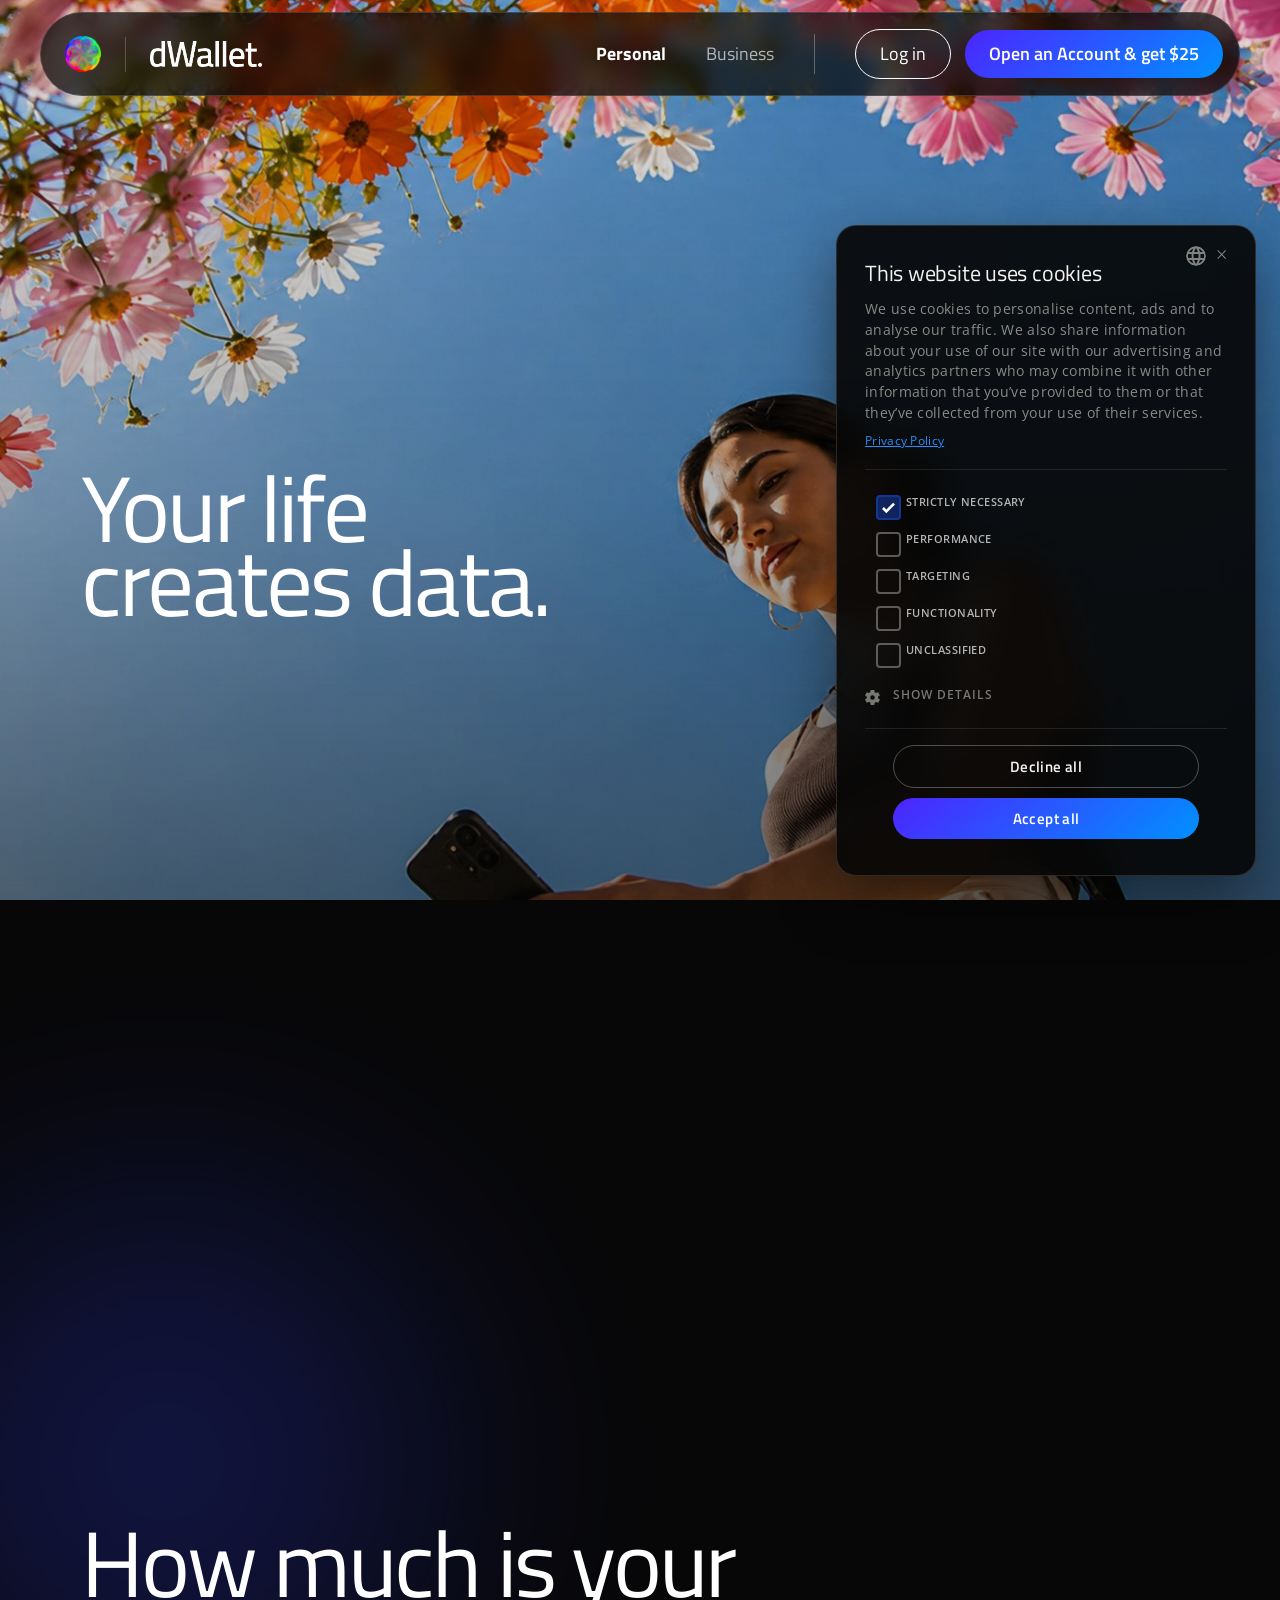
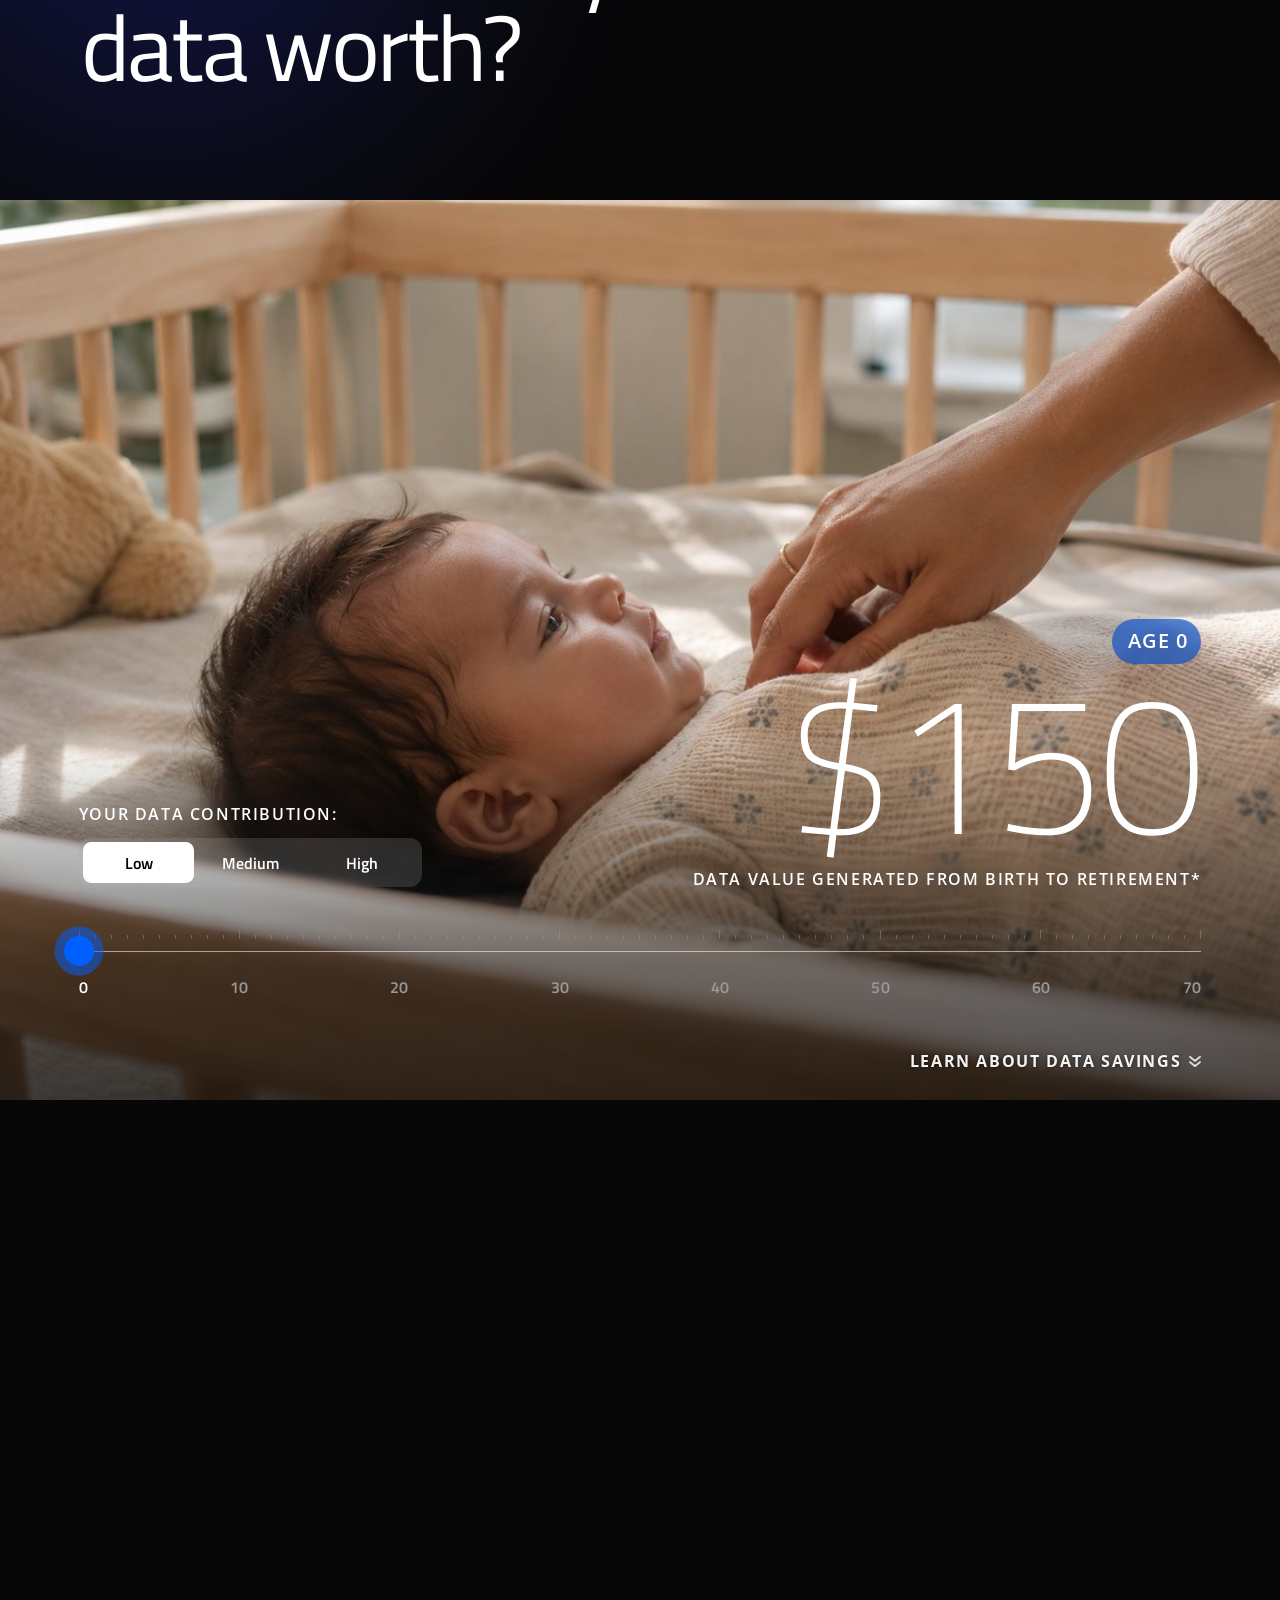
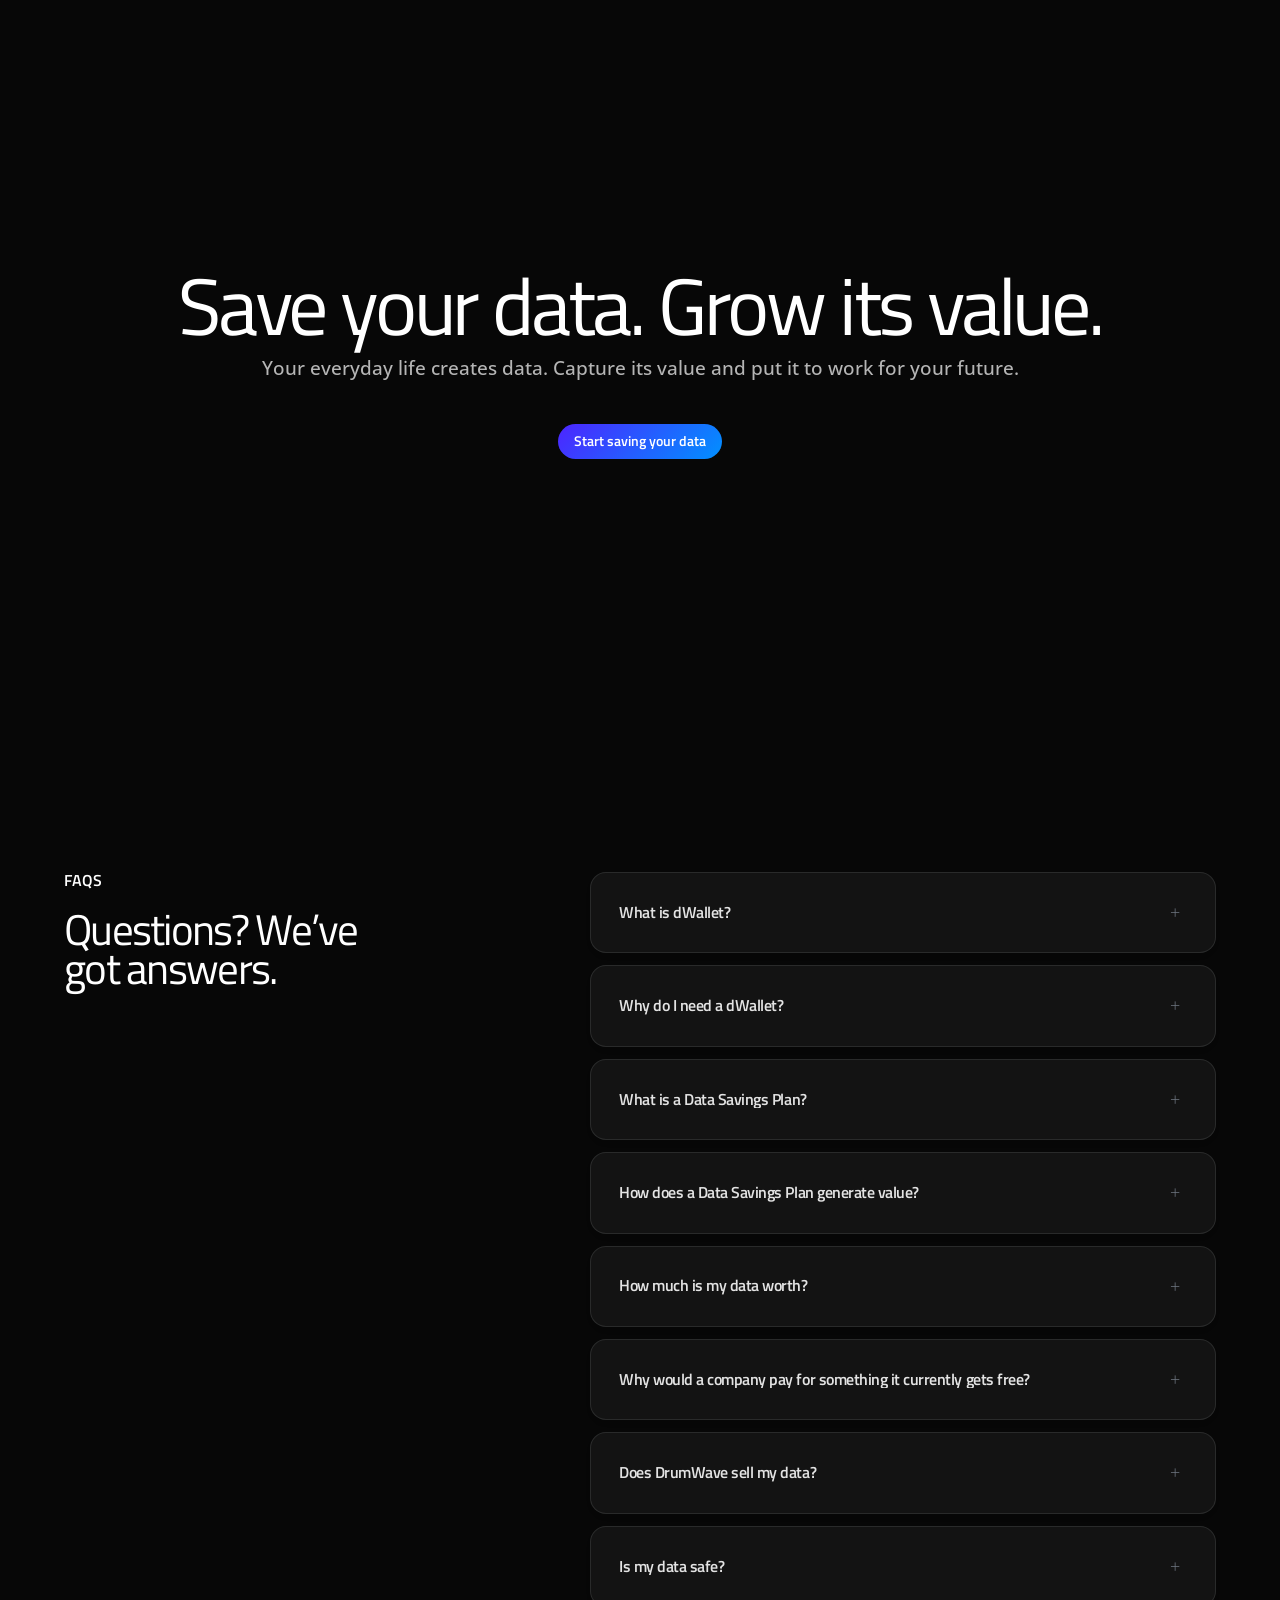
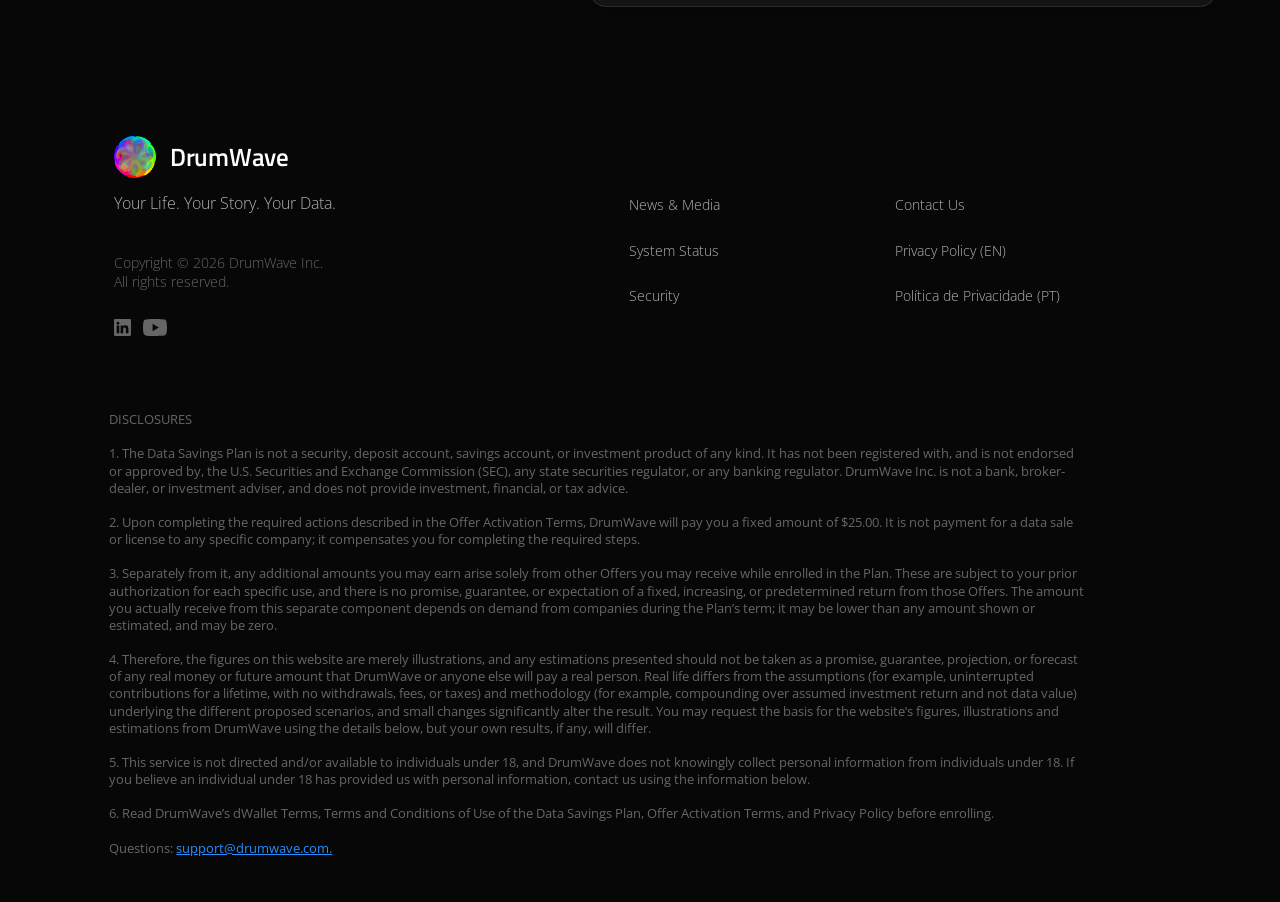
==== commit 30b6227d: "update: prepare files for dw26 deployment" ====
--- a/index.html
+++ b/index.html
@@ -3,11 +3,143 @@
 <head>
 <meta charset="utf-8">
 <meta name="viewport" content="width=device-width, initial-scale=1">
-<title>DrumWave: Your life creates data</title>
-<meta name="description" content="Your life creates data. What if its value grew with you?">
+<title>DrumWave: Save your data. Grow its value.</title>
+<meta name="description" content="DrumWave's dWallet lets you own, control, and grow the value of the personal data your life already creates — from your first steps to retirement. See how a Data Savings Plan works.">
+<meta name="robots" content="index, follow">
+<link rel="canonical" href="https://drumwave.com/">
+<link rel="alternate" hreflang="en" href="https://drumwave.com/">
+<link rel="alternate" hreflang="x-default" href="https://drumwave.com/">
+<meta name="google-site-verification" content="Uno11EyNkLUE6XqBr32cJUTJdfERnW0rC3Rj4m_h0rY">
+
+<meta property="og:type" content="website">
+<meta property="og:site_name" content="DrumWave">
+<meta property="og:title" content="dWallet: Save your data. Grow its value.">
+<meta property="og:description" content="Your life creates data. DrumWave helps you own it, save it, and grow its value – from your first steps to retirement.">
+<meta property="og:url" content="https://drumwave.com/">
+<meta property="og:image" content="https://drumwave.com/assets/img/website_hero_image_1.jpg">
+<meta property="og:image:width" content="1916">
+<meta property="og:image:height" content="990">
+<meta property="og:image:alt" content="A woman looking at her phone beneath a canopy of flowers against a blue sky">
+<meta property="og:locale" content="en_US">
+<meta name="twitter:card" content="summary_large_image">
+<meta name="twitter:title" content="dWallet: Save your data. Grow its value.">
+<meta name="twitter:description" content="Your life creates data. DrumWave helps you own it, save it, and grow its value – from your first steps to retirement.">
+<meta name="twitter:image" content="https://drumwave.com/assets/img/website_hero_image_1.jpg">
+
+<!-- CookieScript consent banner -->
+<script type="text/javascript" src="assets/js/cookiescript.js"></script>
+<link rel="stylesheet" href="assets/css/cookiescript-custom.css">
+<script type="text/javascript" src="assets/js/analytics.js"></script>
+<script type="application/ld+json">
+{
+  "@context": "https://schema.org",
+  "@type": "Organization",
+  "name": "DrumWave",
+  "url": "https://drumwave.com",
+  "logo": "https://drumwave.com/assets/img/logo.png",
+  "sameAs": [
+    "https://linkedin.com/company/drumwave",
+    "https://www.youtube.com/@Drumwave"
+  ]
+}
+</script>
+<script type="application/ld+json">
+{
+  "@context": "https://schema.org",
+  "@type": "WebSite",
+  "name": "DrumWave",
+  "url": "https://drumwave.com/"
+}
+</script>
+<script type="application/ld+json">
+{
+  "@context": "https://schema.org",
+  "@type": "BreadcrumbList",
+  "itemListElement": [
+    { "@type": "ListItem", "position": 1, "name": "Home", "item": "https://drumwave.com/" }
+  ]
+}
+</script>
+<script type="application/ld+json">
+{
+  "@context": "https://schema.org",
+  "@type": "FAQPage",
+  "mainEntity": [
+    {
+      "@type": "Question",
+      "name": "What is dWallet?",
+      "acceptedAnswer": {
+        "@type": "Answer",
+        "text": "A dWallet is a data wallet to help you manage the value of your data. It lets you own, save, exchange, invest, and benefit from the value of the data you generate every day. With a dWallet, you can request your data from the companies you interact with, apply for a Data Savings Plan, and use it for personal, professional, and financial reasons, all with a secure way to keep it protected and under your control."
+      }
+    },
+    {
+      "@type": "Question",
+      "name": "Why do I need a dWallet?",
+      "acceptedAnswer": {
+        "@type": "Answer",
+        "text": "The economy is becoming a data economy. Your dWallet gives you a place in it. Think about your money. You keep it in an account you control. You can save, move, invest, spend, or use your money to benefit yourself, your family, and the world around you. Your data should work the same way. Today, your data lives across the cloud, where companies control it and benefit from its value. A dWallet changes that. It puts the data you generate every day back in your hands, so you can own, save, control, and benefit from its value. Your money has a wallet. Now your data does too."
+      }
+    },
+    {
+      "@type": "Question",
+      "name": "What is a Data Savings Plan?",
+      "acceptedAnswer": {
+        "@type": "Answer",
+        "text": "A Data Savings Plan (DSP) is a data-backed financial instrument that builds data wealth, as traditional savings plans build wealth from money. With a DSP the data you generate and contribute is owned by you, and you can save, and benefit from the value it generates. The plan defines how data contributions are governed, how they may be used, and how value generated from them is tracked and allocated. Data is treated as a resource that can be saved and managed within a defined financial and governance structure. And in the DSP you set and control preferences so the plan operates under terms you define."
+      }
+    },
+    {
+      "@type": "Question",
+      "name": "How does a Data Savings Plan generate value?",
+      "acceptedAnswer": {
+        "@type": "Answer",
+        "text": "A Data Savings Plan (DSP) generates value by allocating your data contributions into monetization use cases, and companies pay to license data. Nothing is allocated without your approval. The value of your data has the potential to grow over time, so the more data you contribute and the earlier you start, the more value you will have. In your DSP, you set up an exit payment account, and the accumulated cash value can be transferred to that account. Alternatively, the DSP can be integrated with other solutions that align with your financial goals, such as investing in education, retirement, or paying down your loans."
+      }
+    },
+    {
+      "@type": "Question",
+      "name": "How much is my data worth?",
+      "acceptedAnswer": {
+        "@type": "Answer",
+        "text": "Your data has value. Companies already make money from it, but today, you don’t get a share. Data Savings is designed so that a portion of the value your data generates comes back to you. What you can earn depends on owning and saving your data: what you choose to contribute and what you are open to licensing. Value builds from the moment you start saving, so if you have zero data saved, your data is worth zero. Over time, your contributions increase and so does the number of use cases, so the value of your data tends to grow exponentially."
+      }
+    },
+    {
+      "@type": "Question",
+      "name": "Why would a company pay for something it currently gets free?",
+      "acceptedAnswer": {
+        "@type": "Answer",
+        "text": "Because it was never free – you paid for it. The phone, the data plan, the electricity, the time. Companies collect data at no cost to themselves because the cost sits with you. So the real question isn’t why a company would pay. It’s what it gets in return. On a DSP, the data you choose to contribute is combined with certified data from other participants, which makes all of it more valuable. Better data means higher revenue, lower operating costs, and less compliance risk. And it gives companies something free data never could: a direct, trusted relationship with the people behind the data. That trust comes from being transparent about what’s collected and from returning a share of the value to the person who created it."
+      }
+    },
+    {
+      "@type": "Question",
+      "name": "Does DrumWave sell my data?",
+      "acceptedAnswer": {
+        "@type": "Answer",
+        "text": "No. Your data stays where it already is. DrumWave never holds your data, only the value it generates, like a bank that holds your money but does not own it. Your Data Savings Plan holds Data Certificates that represent your data and its value. Nothing happens with them without your approval."
+      }
+    },
+    {
+      "@type": "Question",
+      "name": "Is my data safe?",
+      "acceptedAnswer": {
+        "@type": "Answer",
+        "text": "Yes. Your dWallet protects your data using robust industry-standard security protocols and encryption methods, ensuring to keep your data protected and under your control. Because your dWallet is non-custodial, you don’t hand control of your data to someone else. You decide what comes into your wallet, what goes out, and when your data is used. Your data stays yours. Protected like your money. Controlled by you."
+      }
+    }
+  ]
+}
+</script>
+<link rel="icon" type="image/png" sizes="32x32" href="assets/img/favicon-32x32.png">
+<link rel="icon" type="image/png" sizes="16x16" href="assets/img/favicon-16x16.png">
+<link rel="icon" href="assets/img/favicon.ico">
+<link rel="apple-touch-icon" sizes="180x180" href="assets/img/apple-touch-icon.png">
+<link rel="manifest" href="site.webmanifest">
 <link rel="preconnect" href="https://fonts.googleapis.com">
 <link rel="preconnect" href="https://fonts.gstatic.com" crossorigin>
-<link href="https://fonts.googleapis.com/css2?family=Titillium+Web:wght@200;300;400;600&family=Open+Sans:wght@300;400;500;600&display=swap" rel="stylesheet">
+<link href="https://fonts.googleapis.com/css2?family=Titillium+Web:wght@200;300;400;600;700&family=Open+Sans:wght@300;400;500;600;700&display=swap" rel="stylesheet">
 <style>
 :root{
   --ink:#070707;
@@ -18,9 +150,14 @@
   --scrim:rgba(7,7,7,.42);
 }
 *{box-sizing:border-box;margin:0;padding:0}
-html,body{background:#070707;color:var(--bone)}
+html{background:var(--ink);color:var(--bone)}
 body{
+  /* set on body as well as html: a host stylesheet targeting body would
+     otherwise beat what body inherits from html, and drop text to its color */
+  background:var(--ink);
+  color:var(--bone);
   font-family:'Open Sans',system-ui,-apple-system,sans-serif;
+  font-size:16px;
   font-weight:300;
   -webkit-font-smoothing:antialiased;
   -moz-osx-font-smoothing:grayscale;
@@ -49,892 +186,2946 @@
 .xl{font-size:clamp(3rem,9.6vw,11rem)}
 .lg{font-size:clamp(2.3rem,6.8vw,7.6rem)}
 .md{font-size:clamp(1.8rem,5.4vw,5.6rem)}
-.xs{font-size:clamp(1.4rem,2.6vw,2.2rem)}
-.num{
-  font-weight:200;
-  font-size:clamp(5rem,19vw,20rem);
-  font-variant-numeric:tabular-nums;
-  letter-spacing:-.04em;
-  line-height:.9;
-}
 .ln{display:block;overflow:hidden;padding-bottom:.08em;margin-bottom:-.08em}
 .ln>span{display:block;will-change:transform}
 .cob{color:var(--cobalt)}
 
 /* chrome */
+/* Figma 3068-141400: 1058px pill, 24/16 padding, 100px radius, 70% ink under a
+   10px blur, 1px hairline at 30% grey. Type is Titillium 18 throughout. */
 .nav{
-  position:fixed;top:22px;left:50%;transform:translateX(-50%);z-index:50;
-  width:min(900px,92vw);height:64px;padding:0 10px 0 26px;
-  display:flex;align-items:center;gap:22px;
-  border:1px solid rgba(243,242,238,.12);border-radius:40px;
-  background:rgba(7,7,7,.55);backdrop-filter:blur(14px);-webkit-backdrop-filter:blur(14px);
-  font-family:'Open Sans',sans-serif;font-size:14px;
+  position:fixed;top:12px;left:50%;transform:translateX(-50%);z-index:50;
+  width:min(1200px,94vw);height:84px;padding:16px 16px 16px 24px;
+  display:flex;align-items:center;gap:40px;
+  border:1px solid rgba(139,139,139,.3);border-radius:100px;
+  background:rgba(7,7,7,.7);backdrop-filter:blur(10px);-webkit-backdrop-filter:blur(10px);
+  font-family:'Titillium Web',system-ui,sans-serif;font-size:18px;line-height:1;
 }
-.nav .logo{display:flex;align-items:center;gap:14px;padding-right:18px;border-right:1px solid rgba(243,242,238,.14)}
-.nav .logo img{width:30px;height:30px;display:block;object-fit:contain}
-.nav .logo b{font-family:'Titillium Web',sans-serif;font-weight:600;font-size:22px;letter-spacing:-.01em}
-.nav .links{display:flex;gap:26px;margin-left:auto}
-.nav .links a{font-weight:600}
-.nav .links a.dim{font-weight:400;opacity:.8}
-.nav .sep{width:1px;height:26px;background:rgba(243,242,238,.14)}
-.nav .pill{padding:11px 18px;border-radius:30px;border:1px solid rgba(243,242,238,.25);font-weight:400;transition:background .25s,border-color .25s}
-.nav .pill.p{background:var(--cobalt);border-color:var(--cobalt);font-weight:600}
-.nav .pill:hover{background:rgba(243,242,238,.1)}
-.nav .pill.p:hover{background:#3D74FF;border-color:#3D74FF}
-.nav .logo img{flex:none}
-@media (max-width:760px){.nav{height:54px;padding:0 6px 0 16px;gap:12px}.nav .links,.nav .sep,.nav .pill:not(.p){display:none}.nav .logo{border:0;padding-right:0}.nav .pill.p{margin-left:auto;padding:9px 14px;font-size:13px}}
-.stamp{
-  position:fixed;right:24px;bottom:22px;z-index:50;
-  display:flex;align-items:center;gap:10px;
-  opacity:0;transition:opacity .4s;
+.nav .logo{display:flex;align-items:center;gap:24px;margin-right:auto}
+.nav .logo .mark{width:36px;height:36px;display:block;object-fit:contain;flex:none}
+.nav .logo .rule{width:1px;height:35px;background:rgba(153,153,153,.4);flex:none}
+.nav .logo .wordmark{display:block;height:26px;width:auto;flex:none}
+.nav .links{display:flex;align-items:center;gap:40px}
+.nav .links a{font-weight:400;color:rgba(255,255,255,.65);transition:color .25s,opacity .25s}
+.nav .links a:hover{color:#fff}
+.nav .links a.cur{font-weight:700;color:#fff;opacity:1}
+.nav .sep{width:1px;height:40.5px;background:rgba(255,255,255,.3);flex:none}
+.nav .ctas{display:flex;align-items:center;gap:14px}
+.nav .pill{
+  display:inline-flex;align-items:center;justify-content:center;white-space:nowrap;
+  padding:12px 24px;border-radius:500px;border:.911px solid #fff;
+  font-weight:400;line-height:24px;color:#fff;transition:background .25s,filter .25s;
 }
-.stamp.on{opacity:1}
-.stamp i{width:6px;height:6px;border-radius:50%;background:var(--cobalt);display:block}
-.stamp b{font-weight:500;color:var(--bone)}
-
-/* ledger of data events */
-.ledger{
-  position:fixed;left:24px;bottom:22px;z-index:50;
-  display:flex;flex-direction:column;gap:6px;
-  opacity:0;transition:opacity .4s;pointer-events:none;
+.nav .pill:hover{background:rgba(243,242,238,.12)}
+/* the CTA carries the brand gradient rather than a flat fill */
+.nav .pill.p{border:none;border-radius:56px;font-weight:600;background:linear-gradient(138.73deg,#4B27FF 1.94%,#0091FF 100.59%)}
+.nav .pill.p:hover{background:linear-gradient(138.73deg,#4B27FF 1.94%,#0091FF 100.59%);filter:brightness(1.12)}
+
+/* MOBILE MENU OVERLAY & MODAL (Figma exact match 4222-21393) */
+.nav-toggle{
+  display:none;align-items:center;justify-content:center;
+  width:42px;height:42px;
+  color:#FFF;background:none;border:none;
+  cursor:pointer;transition:opacity .2s;flex:none;margin-left:auto;
 }
-.ledger.on{opacity:1}
-.ledger div{display:flex;align-items:center;gap:10px;opacity:0;transform:translateX(-8px)}
-.ledger i{width:6px;height:6px;border-radius:50%;background:var(--cobalt);display:block;flex:none}
-.ledger div span{color:var(--bone)}
-.ledger div em{font-style:normal}
+.nav-toggle:hover{opacity:.75}
+
+.mobile-menu-overlay{
+  position:fixed;inset:0;z-index:9999;
+  background:rgba(0,0,0,0.65);backdrop-filter:blur(10px);-webkit-backdrop-filter:blur(10px);
+  display:flex;justify-content:center;align-items:flex-start;
+  padding:16px;opacity:0;pointer-events:none;transition:opacity .25s ease;
+}
+.mobile-menu-overlay.is-open{
+  opacity:1;pointer-events:auto;
+}
+.mobile-menu-card{
+  width:100%;max-width:380px;
+  background:#0D0D0D;border:1px solid rgba(255,255,255,0.15);
+  border-radius:28px;padding:24px 24px 28px;
+  box-shadow:0 24px 48px rgba(0,0,0,0.8);
+  transform:translateY(-12px) scale(0.96);transition:transform .25s cubic-bezier(0.16,1,0.3,1);
+}
+.mobile-menu-overlay.is-open .mobile-menu-card{
+  transform:translateY(0) scale(1);
+}
+.mobile-menu-head{
+  display:flex;align-items:center;justify-content:space-between;
+  margin-bottom:28px;padding-bottom:16px;border-bottom:1px solid rgba(255,255,255,0.08);
+}
+.mobile-menu-head .logo{display:flex;align-items:center;gap:14px}
+.mobile-menu-head .logo .mark{width:28px;height:28px;object-fit:contain}
+.mobile-menu-head .logo .rule{width:1px;height:24px;background:rgba(153,153,153,.4)}
+.mobile-menu-head .logo .wordmark{height:16px;width:auto}
+.mobile-menu-close{
+  width:36px;height:36px;display:flex;align-items:center;justify-content:center;
+  color:rgba(255,255,255,0.8);background:none;
+  border:none;cursor:pointer;
+  transition:color .2s;
+}
+.mobile-menu-close:hover{color:#FFF}
+.mobile-menu-links{display:flex;flex-direction:column;gap:18px;margin-bottom:28px}
+.mobile-menu-links a{
+  font-family:'Titillium Web',system-ui,sans-serif;font-size:20px;font-weight:400;
+  color:rgba(255,255,255,0.85);transition:color .2s;
+}
+.mobile-menu-links a.cur{font-weight:700;color:#FFF}
+.mobile-menu-links a:hover{color:#FFF}
+.mobile-menu-actions{display:flex;flex-direction:column;gap:12px}
+.mobile-menu-actions .btn-login{
+  display:flex;align-items:center;justify-content:center;
+  width:100%;height:48px;border-radius:100px;border:1px solid #FFFFFF;
+  font-family:'Titillium Web',sans-serif;font-size:16px;font-weight:400;color:#FFFFFF;
+  transition:background .2s;
+}
+.mobile-menu-actions .btn-login:hover{background:rgba(255,255,255,0.12)}
+.mobile-menu-actions .btn-account{
+  display:flex;align-items:center;justify-content:center;
+  width:100%;height:50px;border-radius:100px;border:none;
+  background:linear-gradient(138.73deg,#4B27FF 1.94%,#0091FF 100.59%);
+  font-family:'Titillium Web',sans-serif;font-size:16px;font-weight:600;color:#FFFFFF;
+  transition:filter .2s;
+}
+.mobile-menu-actions .btn-account:hover{filter:brightness(1.12)}
+
+@media (max-width:900px){
+  /* ── MOBILE NAVIGATION HEADER PILL (Figma match) ── */
+  .nav {
+    gap: 0 !important;
+    height: 52px !important;
+    padding: 0 12px 0 16px !important;
+    width: calc(100vw - 32px) !important;
+    max-width: 420px !important;
+    top: 14px !important;
+    left: 50% !important;
+    transform: translateX(-50%) !important;
+    display: flex !important;
+    align-items: center !important;
+    justify-content: space-between !important;
+    box-sizing: border-box !important;
+    border-radius: 500px !important;
+  }
+  .nav .logo {
+    display: flex !important;
+    align-items: center !important;
+    gap: 12px !important;
+    margin-right: auto !important;
+  }
+  .nav .logo .mark {
+    display: block !important;
+    width: 28px !important;
+    height: 28px !important;
+    flex: none !important;
+  }
+  .nav .logo .rule {
+    display: block !important;
+    width: 1px !important;
+    height: 18px !important;
+    background: rgba(255,255,255,0.3) !important;
+    flex: none !important;
+  }
+  .nav .logo .wordmark {
+    display: block !important;
+    height: 16px !important;
+    width: auto !important;
+    flex: none !important;
+  }
+  .nav .links, .nav .sep, .nav .ctas {
+    display: none !important;
+  }
+  .nav-toggle {
+    display: flex !important;
+    align-items: center !important;
+    justify-content: center !important;
+    width: 36px !important;
+    height: 36px !important;
+    padding: 0 !important;
+    margin-left: auto !important;
+    color: rgba(255,255,255,0.8) !important;
+    background: transparent !important;
+    border: none !important;
+    border-radius: 0 !important;
+    box-shadow: none !important;
+    flex: none !important;
+    cursor: pointer !important;
+  }
+}
 
 /* scenes */
 .act{position:relative;height:100vh;height:100svh;overflow:hidden;background:var(--ink)}
+/* isolation:isolate on the run's own pin and on the section right after it: the same
+   ghosting #solution's own isolation:isolate note describes — the previous section's
+   content still painted behind the newly-pinned fixed layer, showing through for a
+   frame or two during the handoff — was seen at the #act1 -> #worth boundary too. */
+#act1,#worth{isolation:isolate}
+.act-layer{position:absolute;inset:0;overflow:hidden}
 .frame{position:absolute;inset:0;opacity:0;will-change:opacity,transform}
 .frame img{width:100%;height:100%;object-fit:cover}
+#act1 > .frame::after,#act2 .frame::after{content:none}
+.photo-veil{position:absolute;inset:0;pointer-events:none;background:linear-gradient(180deg,rgba(7,7,7,.06) 0%,rgba(7,7,7,.17) 55%,rgba(7,7,7,.40) 100%)}
+#act2 .photo-veil{background:linear-gradient(180deg,rgba(7,7,7,.03),rgba(7,7,7,.26))}
 .frame::after{content:"";position:absolute;inset:0;background:linear-gradient(180deg,rgba(7,7,7,.12) 0%,rgba(7,7,7,.28) 55%,rgba(7,7,7,.62) 100%)}
 .frame.on{opacity:1}
 .pad{position:absolute;left:5vw;right:5vw}
 
 /* ACT 1 */
-#act1 .hero-h{position:absolute;left:5vw;bottom:9vh;max-width:92vw}
-#act1 .cue{position:absolute;right:5vw;top:50%;transform:translateY(-50%);display:flex;align-items:center;gap:14px;writing-mode:vertical-rl}
-#act1 .cue i{display:block;width:1px;height:64px;background:var(--line)}
-#act1 .esd{position:absolute;inset:0;display:grid;place-items:center;pointer-events:none}
-#act1 .esd .w{position:absolute;color:var(--bone)}
-#act1 .esd .w:nth-child(1){left:5vw;top:12vh}
-#act1 .esd .w:nth-child(2){left:auto;right:5vw;top:42vh;text-align:right}
-#act1 .esd .w:nth-child(3){left:5vw;bottom:9vh}
+/* sept-3, Figma 3406-5989: its own photograph for the baby frame, cropped the way that
+   node crops it. The source is 3:2, so cover fits it by width and leaves 200px of
+   vertical overflow in a 16:9 box; the node's y of -105 is 52.5% of that, not the 50%
+   cover would centre on. Five pixels, but it is the difference the node asks for. */
+#act2 .frame-baby img{object-position:50% 52.5%}
+/* Type comes straight off the design: Titillium 400 at 140/112px with -4.2px of
+   tracking. Placement does not — asked for: sit exactly where "Every tap. Every step."
+   sits, so the two statements read as one voice in one place rather than as two blocks
+   the eye has to travel between. So this is top-anchored on .run-say's 51.67vh (558 of
+   1080) instead of the 12.78vh up from the bottom the node draws it at.
+   The 6.3vw left was already shared. The one number that is not simply copied is the
+   nudge below: the two blocks set different line-heights, .8 here against .9 there, and
+   a line box shorter than its own text overflows symmetrically — so at equal box tops
+   this headline's glyphs would ride 0.05em, about 7px at 140, above the other's. The
+   .025em pushes them back down onto it. */
+/* z-index 6, the same as .run-say. Without it this headline paints below #act2, which
+   comes after it in the DOM with an automatic z-index — and #act2's own scrim is at full
+   opacity from the start, so "Your life creates data" was reading through an extra layer
+   of it that none of the other copy had over it. */
+#act1 .hero-h{z-index:6;
+  position:absolute;left:6.3vw;top:calc(51.67vh + .05em);bottom:auto;max-width:92vw;color:#fff;
+  /* 7.29vw is 140/1920, so the cap is reached at exactly the frame it was drawn on.
+     The floor stays at the 3rem it has always been: the spec is for the wide screen,
+     and letting it set the phone's size too would have shrunk the headline there
+     from 48px to 35px, which is not what was asked for. */
+  font-size:clamp(3rem,7.29vw,8.75rem);
+  font-weight:400;line-height:.8;letter-spacing:-.03em;
+}
+/* SEPT-3 ONLY. Figma 3406-5930 and 3406-5968 give the run a second block of copy:
+   the tap frame carries "Every tap. Every step." and the delivery frame finishes the
+   sentence. Top-anchored at 558/1080, on the 6.3vw left and 1310/1920 measure the
+   every-tap screen already uses, so the two read as the same voice. */
+/* One origin for all three statements.
+   Node 3406-5908 stacks "Own and save your data. Grow its value." in slots two and
+   three of a three-line box, the first slot holding the previous statement at zero
+   alpha — which made the two statements END level rather than start level, and this
+   rule reproduced that with a one-line offset. Asked for instead: the same placement
+   as "Every tap. Every step." and "Your life creates data", so all three begin on the
+   same line. The hero is matched onto this origin too (see #act1 .hero-h), so the
+   three sentences occupy one place on screen and the eye never travels between them.
+   Only one is ever visible: A clears out over .25 before B starts, so stacking the two
+   on one origin costs no overlap. */
+#act1 .run-say .say{position:absolute;left:0;top:0;width:100%}
+/* Hidden until the timeline has pushed these lines behind their masks.
+   The masked start state (SAY_OUT) only exists in JS, so between first paint and GSAP
+   running the browser drew both statements where they rest. That never showed while the
+   three statements sat in three different places; now that they share one origin they
+   landed exactly on top of each other and on the hero — the pile of type at the top of
+   the page.
+   visibility, NOT a transform. Setting translateY(150%) here looked like the tidier
+   fix and silently broke both entrances: GSAP folds an existing CSS transform into its
+   own baseline, so yPercent stacked on top of it and the statements arrived at 257.6px
+   instead of 0 — that is, never arrived at all. Measured before it went anywhere.
+   The reveal is one line of JS beside the set that establishes the state, so the two
+   cannot drift apart. */
+#act1 .run-say{visibility:hidden}
+/* 400, not the 300 .display carries: the node draws this copy at the same weight as
+   the headline. Everything else here was already on the node's numbers — 121/1920
+   left, 558/1080 top, 140px on 126, -4.2px of tracking. The width is the one figure
+   that is not this node's: 1407/1920 is the family tail's measure, the widest of the
+   set, and it only has to be wide enough that no line wraps — the box hugs its text,
+   so this node's 1310 is the width of the line itself, not a constraint on it. */
+#act1 .run-say{position:absolute;left:6.3vw;top:51.67vh;width:73.28vw;z-index:6;
+  font-size:clamp(2.2rem,7.29vw,8.75rem);font-weight:400;
+  line-height:.9;letter-spacing:-.03em;color:#fff}
+/* mobile-only line breaks for #sayA, see .say-phone in the 760px block below */
+#act1 .say-phone{display:none}
+
 
 /* ACT 2 */
 #act2 .frame::after{background:linear-gradient(180deg,rgba(7,7,7,.05),rgba(7,7,7,.4))}
-#act2 .marker{position:absolute;display:flex;align-items:center;gap:10px;opacity:0;transform:translateX(-8px)}
-#act2 .marker i{width:8px;height:8px;border-radius:50%;background:var(--cobalt);display:block;transform:scale(0);box-shadow:0 0 0 0 rgba(31,59,255,.6)}
-#act2 .marker i.pulse{animation:pulse 1.6s ease-out infinite}
-@keyframes pulse{0%{box-shadow:0 0 0 0 rgba(31,59,255,.55)}100%{box-shadow:0 0 0 22px rgba(31,59,255,0)}}
-#act2 .marker .tag{color:var(--bone);background:rgba(7,7,7,.55);padding:7px 12px;border-radius:20px;border:1px solid rgba(243,242,238,.14);backdrop-filter:blur(6px)}
-#act2 .t1{position:absolute;left:5vw;bottom:9vh;max-width:92vw}
-#act2 .t2{position:absolute;left:5vw;top:10vh;max-width:92vw}
-#act2 .t2 .q{color:var(--mute);margin-bottom:.4em}
+/* Figma 3157-67721 gives the charging frame a flat scrim; the shared layer already
+   carries the bottom, so this only lifts the top back to that level */
+#act2 .frame[data-i="5"]::after{content:"";position:absolute;inset:0;background:linear-gradient(180deg,rgba(7,7,7,.26) 0%,rgba(7,7,7,0) 62%)}
+/* Figma 3157-67710: right edge 1801/1920, top 521/1080, 140px, -4.2 tracking */
+/* Figma 3157-67631: 1148px circle centred at 1362,1125 on a 1920x1080 frame */
+/* placements measured off the three reference frames: Every high-left, Single
+   right and lower, Day indented near the bottom — and set smaller than the hero */
 #act2 .line-veil{position:absolute;inset:0;background:var(--ink);opacity:0}
 
-/* ACT 3 + 4 */
-#time .num-wrap{position:absolute;left:3vw;bottom:24vh;z-index:5;pointer-events:none}
-#time .num-wrap .lab{display:flex;align-items:center;gap:12px;margin-bottom:1.2em;margin-left:.3em}
-#time .num-wrap .lab i{width:6px;height:6px;background:var(--cobalt);display:block}
-#time .num-wrap .lab .b{position:absolute;left:18px;top:0;opacity:0;white-space:nowrap}
-#time .num-wrap .lab .a{white-space:nowrap}
-#time .num-wrap .lab{position:relative}
-#time .whatif{position:absolute;right:5vw;top:11vh;text-align:right;max-width:70vw;z-index:6}
-#time .frames{position:absolute;inset:0;opacity:0}
-#time .frames .frame::after{background:linear-gradient(90deg,rgba(7,7,7,.66) 0%,rgba(7,7,7,.2) 45%,rgba(7,7,7,.12) 100%),linear-gradient(0deg,rgba(7,7,7,.75) 0%,rgba(7,7,7,0) 45%)}
-#time .stage-tag{position:absolute;right:5vw;top:11vh;text-align:right;z-index:6;opacity:0}
-#time .stage-tag .age{font-size:clamp(2rem,7vw,7rem);color:var(--bone);font-variant-numeric:tabular-nums;font-weight:200}
-#time .stage-tag .cap{margin-top:.6em;color:var(--bone);opacity:.7;letter-spacing:.1em}
-#time .ctl{position:absolute;left:5vw;right:5vw;bottom:8vh;z-index:7;opacity:0;touch-action:none;user-select:none}
-#time .ctl .hint{display:flex;justify-content:space-between;margin-bottom:14px}
-#time .ctl .hint b{font-weight:500;color:var(--bone)}
-#time .track{position:relative;height:44px;cursor:grab}
-#time .track:active{cursor:grabbing}
-#time .track .rail{position:absolute;left:0;right:0;top:50%;height:1px;background:var(--line);transform:translateY(-50%)}
-#time .track .fill{position:absolute;left:0;top:50%;height:1px;background:var(--cobalt);transform:translateY(-50%);width:0}
-#time .ticks{position:absolute;left:0;right:0;top:50%;transform:translateY(-50%);display:flex;justify-content:space-between;pointer-events:none}
-#time .ticks i{display:block;width:2px;height:2px;background:var(--mute);opacity:.35;transform:translateY(-8px)}
-#time .ticks i.hit{background:var(--cobalt);opacity:1;height:6px;transform:translateY(-10px)}
-#time .handle{position:absolute;top:50%;left:0;width:18px;height:18px;border-radius:50%;background:var(--cobalt);transform:translate(-50%,-50%);box-shadow:0 0 0 6px rgba(31,59,255,.18)}
-#time .ages{position:relative;display:flex;justify-content:space-between;margin-top:10px}
-#time .ages span{position:absolute;transform:translateX(-50%);color:var(--mute);transition:color .3s}
-#time .ages span.cur{color:var(--bone)}
-#time .earlier{position:absolute;left:5vw;bottom:22vh;z-index:8;max-width:92vw;pointer-events:none}
-#time .earlier .cob{margin-top:.15em}
-#time .foot{position:absolute;left:5vw;top:22px;z-index:6;opacity:.7}
-
-/* ACT 5 */
-#split .frame::after{background:linear-gradient(180deg,rgba(7,7,7,.1),rgba(7,7,7,.5) 100%)}
-#split .big{position:absolute;left:5vw;bottom:9vh;z-index:5;max-width:92vw}
-
-/* ACT 6 */
-#payoff .t{position:absolute;left:5vw;bottom:9vh;max-width:92vw;z-index:5}
-#payoff .t2{position:absolute;right:5vw;top:11vh;text-align:right;max-width:92vw;z-index:5}
-#payoff .frame::after{background:linear-gradient(180deg,rgba(7,7,7,.06),rgba(7,7,7,.55) 100%)}
-
-/* FINAL */
-#final{height:auto;min-height:100vh;display:flex;flex-direction:column;justify-content:space-between;padding:12vh 5vw 5vh}
-#final .id{display:flex;align-items:center;gap:12px}
-#final .id img{width:20px;height:20px;display:block;object-fit:contain}
-#final .id span{color:var(--bone);letter-spacing:.26em}
-#final h2{margin:10vh 0 5vh;max-width:14ch}
-#final p{max-width:46ch;font-size:clamp(1rem,1.35vw,1.2rem);color:var(--bone);opacity:.75;line-height:1.6;font-weight:300}
-#final .ctas{display:flex;flex-wrap:wrap;gap:14px;margin-top:6vh}
-#final .btn{
-  font-family:'Open Sans',sans-serif;font-size:15px;font-weight:600;letter-spacing:0;
-  padding:16px 28px;border-radius:40px;border:1px solid rgba(243,242,238,.3);transition:background .25s,color .25s,border-color .25s;
+/* ACT 3 */
+/* Figma 3198-49275: flat #101010, copy at left 121/1920, baseline 936/1080,
+   140px on a 1214px measure, -4.2 tracking */
+/* its own section rather than a layer inside act 1, so it is opaque: the reader
+   scrolls onto a finished screen and the copy arrives on it */
+/* Figma 3350-13850 is where this screen starts: flat #101010 with one soft glow off
+   the top-right corner. A #2731B6 disc of r571 at .32 under a 200 blur — drawn rather
+   than shipped as SVG, since the source is a plain blurred circle. Its frame says
+   left -457, but the node carries a rotate-180 + scale-y-100 pair, which is a
+   horizontal mirror: the disc actually sits at 1235, centred at 94%/10.5% of the
+   frame, which is where measuring the render's blueness puts it. */
+/* Figma 3361-82758: the question screen falls back to that same #101010, but the
+   glow moves — smaller, and down to the lower left. Same mirror to undo: its frame
+   says left 1254, which puts the disc at -173 once flipped, centred at 12.8%/70% of
+   the frame, and that is where the render's blue actually sits. */
+#worth .time-glow-q{position:absolute;left:-9.01vw;top:31.30vh;width:43.70vw;aspect-ratio:1;border-radius:50%;background:#2731B6;opacity:0;filter:blur(10.42vw);pointer-events:none}
+/* Figma 3347-82746: the photograph then fades up over that — 1945x1459 from the
+   frame's origin, under a 35% black wash. It starts at nothing; see PHOTO_IN. */
+/* Figma 3214-2823: same panel and same measure, copy top-anchored at 569/1080 */
+/* 400, not the 300 .display carries — the same weight the hero and the run's copy were
+   given, so the three big statements on the page match. */
+#worth .worth{position:absolute;left:6.3vw;bottom:12.31vh;text-align:left;width:57.92vw;z-index:6;
+  font-size:clamp(2.2rem,7.29vw,8.75rem);font-weight:400;line-height:.9;letter-spacing:-.03em;color:#fff}
+#worth .worth-phone{display:none}
+
+/* AGE SCENES (Age 0, Age 3, ...) */
+.age-scene .frames{position:absolute;inset:0}
+.age-scene .frame::after{background:linear-gradient(180deg,rgba(7,7,7,0) 60%,rgba(7,7,7,.55) 85%,rgba(7,7,7,.7) 100%)}
+/* In flow now, inside .age-readout, at BOTH sizes — the figure is measured
+   from its neighbours rather than from the screen. */
+.age-scene .num-wrap{pointer-events:none}
+.age-scene .num-wrap .lab{display:none}
+.age-scene .bignum{color:#fff;font-weight:200;font-size:min(15.625vw,300px);letter-spacing:-.03em;line-height:.99;font-variant-numeric:tabular-nums}
+/* The top-right age readout is retired on the wide frame — the pill over the
+   figure carries it instead. The elements stay because renderAge still writes
+   them; nothing draws them there. */
+.age-scene .stage-tag{display:none}
+/* AGE PICKER — a caption, a tick ruler over a hairline, then the milestone
+   row, at two sizes. Only the sizes and the phone's extras differ. */
+.age-scene .ctl{user-select:none}
+/* the drag hint pair is the phone's alone */
+.age-scene .ctl .hint{display:none;justify-content:space-between;margin-bottom:14px}
+.age-scene .ctl .hint b{font-weight:500;color:var(--bone)}
+.age-scene .ctl-cap{margin:0 0 32px;font-family:'Open Sans',sans-serif;font-weight:600;font-size:16px;
+  line-height:1.06;letter-spacing:.1em;text-transform:uppercase;color:#bababa}
+.age-scene .ctl-cap br{display:none}
+/* The ruler is 18px of the track (5px ticks, 12px gap, hairline) but the
+   track stays 44 so it is still a real touch target. */
+.age-scene .track{position:relative;height:44px;margin-bottom:-26px;cursor:grab;touch-action:pan-y}
+.age-scene .track:active{cursor:grabbing}
+.age-scene .track .rail{position:absolute;left:0;right:0;top:17px;bottom:auto;height:1px;background:#999;transform:none}
+.age-scene .track .fill{position:absolute;left:0;top:17px;bottom:auto;height:1px;
+  background:var(--cobalt);transform:none;width:0}
+.age-scene .track .handle{position:absolute;top:17px;left:0;width:18px;height:18px;border-radius:50%;
+  background:var(--cobalt);transform:translate(-50%,-50%);opacity:1;
+  box-shadow:0 0 0 6px rgba(31,59,255,.18)}
+.age-scene .track .ticks{position:absolute;left:0;right:0;top:0;bottom:auto;transform:none;
+  display:flex;justify-content:space-between;align-items:flex-start;pointer-events:none}
+.age-scene .track .ticks i{display:block;width:1px;height:5px;background:#999;opacity:1;transform:none}
+.age-scene .track .ticks i.hit{background:#fff}
+/* the pill riding the dot — off everywhere except the phone block below */
+.age-scene .age-pin{display:none}
+.age-scene .ctl .ages{position:relative;display:flex;justify-content:space-between;margin-top:16px;height:16px}
+.age-scene .ctl .ages span{position:absolute;transform:translateX(-50%);
+  font-family:'Titillium Web',sans-serif;font-weight:600;font-size:16px;line-height:.99;
+  letter-spacing:.01em;text-transform:none;color:#999;transition:color .3s}
+.age-scene .ctl .ages span.cur{color:#fff}
+.age-scene .ctl .ages span:first-child{transform:none;letter-spacing:-.03em}
+.age-scene .ctl .ages span:last-child{transform:translateX(-100%)}
+
+/* skip past the age-scrub pin without dragging through all 70 years */
+.age-scene .age-skip{position:absolute;right:4.53vw;bottom:1.94vh;z-index:8;
+  display:flex;align-items:center;gap:8px;background:none;border:0;padding:0;cursor:pointer;
+  color:#fff;font-family:'Open Sans',sans-serif;font-weight:700;font-size:16px;
+  letter-spacing:.1em;text-transform:uppercase;opacity:.95;
+  text-shadow:0 1px 4px rgba(0,0,0,.55);transition:opacity .25s}
+.age-scene .age-skip-label{font-size:inherit;font-weight:inherit;color:inherit;
+  letter-spacing:inherit}
+.age-scene .age-skip:hover{opacity:1}
+.age-scene .age-skip-arrow{display:block;width:12px;height:11px;transform:rotate(180deg)}
+
+/* ---- THE PIECES BOTH FRAMES SHARE ----
+   The picker, the pill and the figure are the same components in the same
+   order; the wide frame sets the picker beside the readout and the phone
+   sets it above. .age-cap is the exception — the caption belongs under the
+   figure on the wide frame and at the head of the ruler on the phone. */
+.age-scene .age-lower{position:absolute;z-index:7;user-select:none}
+.age-scene .age-contrib{display:flex;flex-direction:column;gap:16px}
+.age-scene .age-contrib-cap{margin:0;font-family:'Open Sans',sans-serif;font-weight:600;
+  line-height:.99;letter-spacing:.1em;text-transform:uppercase;color:#fff}
+/* LOW / MEDIUM / HIGH — a pale wash with a real blur behind it */
+.age-scene .age-tabs{display:flex;height:49px;padding:4.065px;border-radius:12.196px;
+  background:rgba(181,181,181,.2);
+  -webkit-backdrop-filter:blur(2.96px);backdrop-filter:blur(2.96px)}
+.age-scene .age-tab{flex:1 1 0;min-width:0;display:flex;align-items:center;justify-content:center;
+  border:1.016px solid transparent;border-radius:8.13px;background:none;cursor:pointer;
+  font-family:'Titillium Web',sans-serif;font-weight:600;font-size:16.261px;line-height:1.5;
+  color:#fff;transition:background .25s,color .25s,border-color .25s}
+.age-scene .age-tab.is-on{background:#fff;border-color:rgba(255,255,255,.04);color:#000}
+.age-scene .age-tab:focus-visible{outline:2px solid #fff;outline-offset:2px}
+.age-scene .age-readout{display:flex;flex-direction:column;min-width:0}
+.age-scene .age-badge{--pill-inset:17.8px;
+  margin:0;border-radius:100px;background:rgba(0,76,204,.72);
+  padding:calc(var(--pill-inset) - .146em) calc(var(--pill-inset) - .103em)
+          calc(var(--pill-inset) - .110em) var(--pill-inset);
+  -webkit-backdrop-filter:blur(2.96px);backdrop-filter:blur(2.96px);
+  font-family:'Open Sans',sans-serif;font-weight:600;line-height:.99;
+  text-transform:uppercase;color:#fff;white-space:nowrap}
+.age-scene .age-cap{display:none}
+/* THE HIGH SCENARIO'S DISCLAIMER — shown only when the picker is on High */
+.age-scene .age-note{display:none;margin:0;font-family:'Open Sans',sans-serif;
+  font-weight:400;line-height:1.45;color:#9a9a9a;text-align:left}
+.age-scene.tier-high .age-note{display:block}
+
+/* A haze behind the captions, not a bar — the picker and the pill have their
+   own frosted surfaces, and the figure is big enough to carry itself. */
+.age-scene .age-contrib-cap,.age-scene .ctl-cap,.age-scene .age-cap{position:relative}
+.age-scene .age-contrib-cap::before,
+.age-scene .ctl-cap::before,
+.age-scene .age-cap::before{
+  content:"";position:absolute;inset:-30px -46px;z-index:-1;pointer-events:none;
+  -webkit-backdrop-filter:blur(10px);backdrop-filter:blur(10px);
+  -webkit-mask-image:radial-gradient(ellipse 74% 68% at 50% 50%,#000 0%,rgba(0,0,0,.82) 24%,rgba(0,0,0,.5) 44%,rgba(0,0,0,.22) 66%,rgba(0,0,0,.07) 82%,transparent 96%);
+          mask-image:radial-gradient(ellipse 74% 68% at 50% 50%,#000 0%,rgba(0,0,0,.82) 24%,rgba(0,0,0,.5) 44%,rgba(0,0,0,.22) 66%,rgba(0,0,0,.07) 82%,transparent 96%)}
+
+/* ============ AGE PICKER, WIDE FRAME ============
+   A contribution picker on the left, the age in a pill over the figure on
+   the right, and a ruler beneath both whose own ticks carry the progress.
+   The phone is untouched by all of this: every rule here is inside
+   min-width 761, and the 760 block that follows is unchanged. */
+@media (min-width:761px){
+  .age-scene{--age-gut:min(6.15vw,118px);--age-blue:#0060FF;
+    --age-block-bottom:clamp(64px,11.57vh,125px)}
+
+  .age-scene .age-lower{left:var(--age-gut);right:var(--age-gut);
+    bottom:var(--age-block-bottom)}
+  /* HIGH IS TWO GLYPHS LONGER THAN EVERY OTHER SCENARIO — only High needs
+     the smaller size. */
+  .age-scene.tier-high .bignum{font-size:min(20vw - 94px, 300px)}
+
+  .age-scene .age-row{display:flex;align-items:flex-end;justify-content:space-between;
+    gap:40px;margin-bottom:clamp(28px,4.72vh,51px)}
+
+  /* --- left: the contribution picker --- */
+  .age-scene .age-contrib{flex:0 0 auto}
+  .age-scene .age-contrib-cap{font-size:16px}
+  .age-scene .age-tabs{width:343px;max-width:100%}
+  /* :not(.is-on), behind a real-hover query: excluding the selected chip
+     stops white painting on white when the cursor sits over the just-picked
+     tab, and a device with no pointer to hover with should not run hover
+     styles at all. */
+  @media (hover:hover) and (pointer:fine){
+    .age-scene .age-tab:not(.is-on):hover{background:rgba(255,255,255,.12)}
+  }
+
+  /* --- right: the pill, the figure, the caption --- */
+  .age-scene .age-readout{align-items:flex-end;text-align:right}
+  .age-scene .age-badge{display:block;margin-bottom:0;font-size:24px;letter-spacing:.05em;
+    --pill-inset:19.1px;background:rgba(0,76,204,.64)}
+  .age-scene .age-cap{display:block;margin:12px 0 0;font-family:'Open Sans',sans-serif;
+    font-weight:600;font-size:16px;line-height:.99;letter-spacing:.1em;
+    text-transform:uppercase;color:#fff;text-align:right}
+  .age-scene .ctl-cap{display:none}
+
+  /* --- the ruler --- */
+  .age-scene .track{height:22px;margin-bottom:0;z-index:2}
+  .age-scene .track::before{content:"";position:absolute;left:0;right:0;top:-11px;bottom:-11px}
+  .age-scene .track .ticks{top:0;height:9px;align-items:flex-end;right:0}
+  /* one tick a year, 71 of them, every tenth full height so the majors land
+     exactly under 0, 10, 20 ... 70 in the row below */
+  .age-scene .track .ticks i{height:4px;background:#999;opacity:.45}
+  .age-scene .track .ticks i:nth-child(10n+1){height:9px}
+  .age-scene .track .ticks i.hit{background:#fff;opacity:.75}
+  .age-scene .track .rail{top:21px;background:#fff;opacity:.55}
+  .age-scene .track .fill{display:none}
+  .age-scene .track .handle{top:21px;width:30px;height:30px;
+    background:var(--age-blue);box-shadow:0 0 0 9.5px rgba(0,96,255,.5)}
+  .age-scene .ctl .ages{margin-top:28px}
+  .age-scene .ctl .ages span{font-size:16px;letter-spacing:.01em;color:#999}
+  .age-scene .ctl .ages span.cur{color:#fff}
+
+  .age-scene .age-skip{bottom:calc(clamp(20px,3.9vh,42px) - 7px);right:var(--age-gut)}
+
+  .age-scene .age-note{position:absolute;left:0;right:0;font-size:13px;
+    bottom:calc(-1 * (var(--age-block-bottom) - clamp(20px,3.9vh,42px) - 26px))}
 }
-#final .btn.p{background:var(--bone);color:var(--ink);border-color:var(--bone)}
-#final .btn:hover,#final .btn:focus-visible{background:var(--cobalt);color:var(--bone);border-color:var(--cobalt);outline:none}
-#final .btn:focus-visible{box-shadow:0 0 0 3px rgba(31,59,255,.5)}
-#final .foot{display:flex;flex-wrap:wrap;justify-content:space-between;gap:12px;margin-top:14vh;padding-top:22px;border-top:1px solid var(--line)}
-
-/* PERSONAL: DATA SAVINGS PLAN
-   Positions/sizes below are ported 1:1 from Figma node 2611:80518 (canvas ref width 1920px):
-   H2 x=347 y=2311 w=693 font=80/84 -3.2 | sub x=347 w=730 font=40/38 | body x=347 w=624 font=16/26
-   email frame x=347 w=477 h=72 | button x=619 w=180 h=48 | link x=347 y=2837
-   card group x=986 y=2319 w=792 h=792 */
-#dsp{
-  position:relative;height:57.29vw;min-height:640px;overflow:hidden;
-  background:var(--ink);
+
+/* Below 1076 the High disclaimer never fits on one line, so the block has to
+   sit higher to leave it room without crowding the decade labels. */
+@media (min-width:761px) and (max-width:1075px){
+  .age-scene{
+    --age-block-bottom:max(clamp(64px,11.57vh,125px), calc(76px + clamp(20px,3.9vh,42px)))}
 }
-#dsp .glow{position:absolute;top:0;left:0;right:0;overflow:hidden;pointer-events:none;z-index:1}
-#dsp .glow img{width:100%;display:block;opacity:1;mix-blend-mode:screen}
-#dsp .wrap{position:absolute;inset:0;z-index:2}
-#dsp .dsp-ln{display:block;white-space:nowrap}
-#dsp h2{
-  position:absolute;left:18.07%;top:18.18%;width:38vw;
-  font-size:4.1667vw;font-weight:400;line-height:1.05;letter-spacing:-0.1667vw;color:#FFFFFF;
+
+/* The figure's width is its content's — below about 1500 of window the
+   widest High figure meets the picker coming the other way, so it steps
+   down rather than letting the row collide. */
+@media (min-width:761px) and (max-width:1500px){
+  .age-scene .bignum{font-size:min(15.6vw, 24vw - 110px, 264px)}
+  .age-scene.tier-high .bignum{font-size:min(20vw - 94px, 264px)}
+  .age-scene .age-badge{font-size:20px;--pill-inset:15.6px}
+  .age-scene .age-cap{margin-top:12px}
 }
-#dsp .sub{
-  position:absolute;left:18.07%;top:38.36%;width:38vw;
-  font-size:2.0833vw;font-weight:400;letter-spacing:-0.02em;line-height:1.05;color:#FFFFFF;
+@media (min-width:761px) and (max-width:1120px){
+  .age-scene .bignum{font-size:min(13.8vw, 24vw - 92px, 180px)}
+  .age-scene.tier-high .bignum{font-size:min(20vw - 78px, 180px)}
+  .age-scene .age-tabs{width:280px}
+  .age-scene .age-badge{font-size:16px;letter-spacing:.04em;--pill-inset:13.05px}
+  .age-scene .age-cap{margin-top:12px}
+  .age-scene .age-contrib-cap,.age-scene .age-cap{font-size:13px}
 }
-#dsp .sub .cob{color:#278EFF;font-weight:400}
-#dsp p{
-  position:absolute;left:18.07%;top:calc(57.2% - 2.08333vw - 2.0vw);width:38vw;
-  font-family:'Open Sans',sans-serif;font-size:0.83333vw;color:#B4B4B4;
-  line-height:1.55;font-weight:400;
+
+/* ACT 6 : THE SOLUTION — fades up on black at the end of the #ages pin */
+.solution-preview{position:absolute;inset:0;z-index:9;pointer-events:none}
+.solution-preview .sol-state{position:absolute;left:5.83vw;max-width:49vw;z-index:2}
+/* Figma 3260-117245: the copy block is vertically centred on the frame and 849px
+   wide on a 1920 measure, with the body 37px under the headline */
+.solution-preview #solStateA{top:50%;transform:translateY(-50%);width:44.22vw;max-width:none}
+/* State B's own node: 115 in from the left, 333 down, and 390 under a block that is
+   three 118.8 lines — 333+357+390 is the 1080 frame. So it is deliberately NOT
+   centred the way state A is; it sits 29px above centre, and the 3px of left is
+   its own too. Both states are drawn on their own frame, and the words differ
+   across the change, so neither offset reads as a jump. */
+.solution-preview #solStateB{left:5.99vw;top:30.8vh}
+.solution-preview .sol-headline{font-family:'Titillium Web',sans-serif;font-weight:400;font-size:clamp(2.2rem,6.25vw,7.5rem);line-height:.99;letter-spacing:-.03em;color:#E3E3E3}
+/* The descender of the g in "Introducing" and "Savings" was being cut off.
+   Titillium's font box is 124px where line-height .99 gives an 81px line box, so the
+   glyphs overhang their own line by 21.5px at the bottom — and .ln masks at the padding
+   edge, which the shared rule opens by only .08em (6.5px). Measured spill past the
+   clip: 14.97px. .27em is 22.1px, which clears the ink with a little to spare.
+   Scoped here rather than raised on .ln, because that rule masks every reveal on the
+   page and its bottom edge is doing real work in each of them.
+   The negative margin matches the padding, as the shared rule does, so the block
+   occupies exactly the height it did — this changes what is clipped, not the layout.
+   The cost is that this same edge hides the queued state, so SOL_OUT below has to grow
+   with it. */
+.solution-preview .sol-headline .ln{padding-bottom:.27em;margin-bottom:-.27em}
+.solution-preview .sol-blue{color:#278EFF}
+/* 28px. Node 3260:117251 gives this paragraph 84px across two lines, which is 42 a
+   line — 28px on 1.5 leading, where it had been 20. */
+.solution-preview .sol-body{margin-top:1.93vw;max-width:none;font-family:'Open Sans',sans-serif;font-weight:400;font-size:clamp(1rem,1.458vw,1.75rem);line-height:1.5;color:#fff;opacity:0}
+.solution-preview .sol-cta{position:absolute;left:5.75vw;top:75.5vh;z-index:2;pointer-events:auto;display:inline-flex;align-items:center;padding:12px 24px;border-radius:100px;background:#fff;color:#090908;font-family:'Titillium Web',sans-serif;font-weight:600;font-size:clamp(.85rem,.94vw,1.125rem);line-height:1;opacity:0;transition:background .25s}
+.solution-preview .sol-cta:hover{background:#E3E3E3}
+/* THE DSP CARD — Figma 3260-117245, measured off the 1920x1080 frame.
+   Built the way the design builds it: a photo bled past the clip, two blurred
+   colour casts over it, and the branding set on top — not one flat export, which
+   is why the old artwork could not carry the balance, the name or the number.
+   .sol-card is the positioning wrapper so the light spill can sit outside the
+   card's own clip and still travel with it.
+   31.11vh, not the 34.44vh of the node: the card used to ease up 3.33vh between the
+   introducing framing and the open-an-account framing, so the same card sat at two
+   different heights depending on which one you were looking at. Asked for: one x and
+   one y on both. 34.44 - 3.33 is 31.11, which keeps open-an-account exactly where it
+   already was and brings introducing up onto it, rather than moving the framing that
+   was right. The rise tween is gone with it — see the note where it used to be. */
+.solution-preview .sol-card{position:absolute;left:58.59vw;top:31.11vh;width:32.14vw;aspect-ratio:617/386.076;opacity:0;container-type:inline-size}
+/* the spill of light the card throws onto the page beneath it */
+.solution-preview .sol-card-glow{position:absolute;left:-10.7%;top:102.31%;width:118.48%;height:34.71%;pointer-events:none}
+/* the spill image overruns its own box top and bottom — 214px of artwork in a
+   134px slot. Squashing it to fit compresses the blur into a hard-edged band. */
+.solution-preview .sol-card-glow img{position:absolute;display:block;left:1.76%;top:-29.85%;width:98.74%;height:159.7%}
+.solution-preview .sol-card-face{position:absolute;inset:0;overflow:hidden;border:.29cqw solid rgba(255,255,255,.4);border-radius:4.68%/7.48%}
+/* the photo runs past every edge of the clip — left -43.8, top -15.8 at 844x474
+   inside a 617x386 face */
+.solution-preview .sol-card-photo{position:absolute;left:-7.1%;top:-4.09%;width:136.79%;height:122.77%}
+.solution-preview .sol-card-photo img{width:100%;height:100%;object-fit:cover}
+/* two casts thrown across the photo, both the same rotated blurred slab */
+.solution-preview .sol-cast{position:absolute;width:60.6%;height:61.68%;transform:rotate(-30.1deg);filter:blur(12.17cqw);pointer-events:none}
+.solution-preview .sol-cast-warm{left:-11.99%;top:-24.24%;background:#400202;opacity:.7}
+.solution-preview .sol-cast-cool{left:63.97%;top:-21.27%;background:rgba(19,56,158,.8);opacity:.6}
+/* branding, inset 36px on a 617 face = 5.83% */
+.solution-preview .sol-card-brand{position:absolute;left:5.83%;top:9.32%;right:5.83%;display:flex;align-items:center;gap:1.94cqw}
+.solution-preview .sol-card-brand .dsp-logo{flex:none;width:10.7%;aspect-ratio:1}
+.solution-preview .sol-card-brand .dsp-logo img{display:block;width:100%;height:100%}
+/* the wordmark is measured against "horizon" rather than the card, so the pair
+   stays locked together: 77.345 wide on a 50.515 type size */
+.solution-preview .sol-card-mark{display:flex;flex-direction:column;gap:.1em;font-size:8.19cqw}
+.solution-preview .sol-card-mark .dsp-word{display:block;width:1.531em;aspect-ratio:77.345/21.065}
+.solution-preview .sol-card-mark .dsp-word img{display:block;width:100%;height:100%}
+.solution-preview .sol-card-mark b{display:block;font-family:'Titillium Web',sans-serif;font-weight:600;font-size:1em;line-height:1.1;color:#fff}
+.solution-preview .sol-card-bal{position:absolute;right:5.83%;top:9.32%;font-family:'Open Sans',sans-serif;font-weight:600;font-size:5.85cqw;line-height:1.32;letter-spacing:-.02em;color:#fff}
+.solution-preview .sol-card-holder{position:absolute;left:5.83%;top:75.89%;display:flex;flex-direction:column;gap:2.27cqw;font-family:'Open Sans',sans-serif;font-weight:600;line-height:.99}
+.solution-preview .sol-card-holder span{font-size:3.89cqw;letter-spacing:.1em;color:#fff}
+.solution-preview .sol-card-holder em{font-style:normal;font-size:2.92cqw;letter-spacing:.1em;color:rgba(255,255,255,.5)}
+/* THE GLOWS BEHIND EVERYTHING — two #2731B6 discs of r419.5 under a 200 blur,
+   at .4 and .2. Drawn rather than shipped as SVG: the source is a plain blurred
+   circle, so CSS reproduces it exactly and scales with the viewport. */
+.solution-preview .sol-glow{position:absolute;width:43.7vw;aspect-ratio:1;border-radius:50%;background:#2731B6;filter:blur(10.42vw);pointer-events:none;opacity:0;z-index:0}
+.solution-preview .sol-glow-l{left:-11.77vw;top:-7.5vh}
+.solution-preview .sol-glow-r{left:71.35vw;top:1.48vh}
+/* Figma node 4254:33435, "Ellipse 22168": 839x839 at x:1239,y:742 on the
+   1920x1080 frame — 43.7vw wide at 64.53vw left, 68.7vh top, same #2731B6/
+   10.42vw-blur disc as .sol-glow above and .sol-how::after below. Drawn in
+   CSS rather than shipped as a PNG, for the same reason those are: the
+   source is a plain blurred circle. Rests at 0 like .sol-glow (both are
+   revealed by the GSAP timeline); its own tween below animates it to .2,
+   .sol-how::after's static resting level, rather than to 1. */
+.solution-preview .sol-glow-ellipse{position:absolute;left:64.53vw;top:68.7vh;width:43.7vw;aspect-ratio:1;border-radius:50%;background:#2731B6;opacity:0;filter:blur(10.42vw);pointer-events:none;z-index:0}
+
+/* ACT 7 : HOW IT WORKS + FAQ + FOOTER — one long scrolling screen */
+.how-scene{position:relative;background:var(--ink);overflow:hidden}
+/* The cards framing takes the same two blue casts as the introducing framing, at the
+   same size, position and levels — .4 and .2 of #2731B6 under a 10.42vw blur — so all
+   three beats of the plan sit on one lit ground. It used to carry a pair of radial
+   gradients that peaked at alpha .09, which is invisible.
+   These are pseudo-elements rather than the .sol-glow nodes themselves: those live
+   inside .solution-preview at z-index 9, which paints over the cards layer, whereas
+   .how-title and .how-steps already hold z-index 2 above these. They need no tween of
+   their own — they arrive and leave with .sol-how's own opacity. */
+/* The cards framing has 1 blue glow ellipse on the right side per Figma spec (node 4194-10146):
+   839px x 839px, background: #2731B6, opacity: 0.2, filter: blur(200px).
+   Positioned on the right side of the section. */
+.sol-how::after{content:"";position:absolute;width:839px;height:839px;border-radius:50%;background:#2731B6;opacity:0.2;filter:blur(200px);pointer-events:none;z-index:0;right:-154px;top:-501px}
+/* The cards framing of the plan screen. It sits over the other two, centred rather
+   than padded from the top, because it has a screen's height to live in and not a
+   section that can grow. .sol-how-fit takes the shrink-to-fit scale: everything
+   inside is vw-scaled, so on a wide, short window the block is taller than the
+   screen and would otherwise be clipped by the pin. */
+.sol-how{position:absolute;inset:0;z-index:3;display:flex;align-items:center;opacity:0;pointer-events:none}
+.sol-how-fit{width:100%;transform-origin:50% 50%}
+.sol-how .how-title{padding-top:0}
+.sol-how .how-steps{padding-bottom:0}
+/* the phone placement: an ordinary block in an ordinary section, no fit, no fade */
+#howHost:empty{display:none}
+#howHost{padding-bottom:9vw}
+#howHost .sol-how{position:static;display:block;opacity:1;padding-top:0}
+#howHost .sol-how-fit{transform:none}
+#howHost .sol-how .how-title{padding-top:8vw}
+/* the heading's left edge lines up with the step copy in the first column below */
+/* No tracking. Node 3265:80578 draws this line 988 wide, and at 64px this sentence
+   measures 989.9 untracked against 902.9 at the -.04em it used to carry — so the
+   letter-spacing missing from the node's CSS is a real zero here, not the export
+   artifact it turned out to be on the plan headline, where -3.6px was what matched
+   the drawn box. Worth measuring one at a time rather than generalising. */
+.how-title{position:relative;z-index:2;max-width:none;margin:0;padding:4.53vw 5vw 0 6.25vw;font-family:'Titillium Web',sans-serif;font-weight:400;font-size:clamp(2rem,3.33vw,4rem);line-height:.93;color:#fff}
+
+/* Figma 3265-80130: four columns on one screen — a card, then the copy under it,
+   rather than the four full-height scenes this used to be. 340-wide columns with
+   106 gaps inside a 1678 measure at x120, on a 1921 frame.
+   The cards are flat exports on purpose: three of the four are single flattened
+   images in the design, so their photo crops and panel placement can't be had as
+   layers. Taking all four the same way keeps them consistent with each other. */
+.how-steps{position:relative;z-index:2;display:grid;grid-template-columns:repeat(4,1fr);gap:2.742vw;padding:4.581vw 6.247vw 0}
+.step{position:relative}
+/* Figma 3265-80136: four equal 380-wide cards with 52.667 gaps on a 1678 measure.
+   The copy stays on a 340 column, so it sits in from each card's right edge. */
+.step-card{position:relative;width:100%;aspect-ratio:380/442;overflow:hidden;border-radius:5.27%/4.53%}
+.step-card img{display:block;width:100%;height:100%;object-fit:cover}
+.step-copy{margin-top:1.458vw;display:flex;flex-direction:column;gap:.625vw;width:17.699vw;max-width:100%}
+.step-eyebrow{font-family:'Titillium Web',sans-serif;font-weight:600;font-size:clamp(.65rem,.833vw,1rem);letter-spacing:.1em;line-height:1.1;color:#278EFF;text-transform:uppercase}
+.step-h{font-family:'Open Sans',sans-serif;font-weight:600;font-size:clamp(1rem,1.458vw,1.75rem);line-height:1.1;color:#fff}
+.step-body{font-family:'Open Sans',sans-serif;font-weight:400;font-size:clamp(.75rem,.833vw,1rem);line-height:1.4;color:#999}
+.step-note{color:#6F7274;font-weight:600}
+.step-mobile-card{display:none}
+
+/* The closing screen's two discs — Figma 3381-35616: Ellipse 22069 at x646 y-903 and
+   Ellipse 22070 at x-566 y-1022, each 1498x1396, #124BC6 and #1A33B0 under a 247px
+   Gaussian. Sized and offset from the viewport WIDTH rather than the section height:
+   the disclosures frame carries the same pair at the same coordinates while being
+   1127 tall against this one's 879, which says they hang off the top of a frame and
+   do not scale with it. The file has them at opacity 0, so there is no level to copy;
+   .32 is the level the site's other discs run at.
+   The disclosures had these too for a moment and no longer do — that block reads
+   better on the flat ground its own frame renders. */
+.frame-glow{position:absolute;width:77.86vw;height:72.56vw;border-radius:50%;filter:blur(12.84vw);opacity:.32;pointer-events:none;z-index:0}
+.frame-glow-r{left:33.58vw;top:-46.93vw;background:#124BC6}
+.frame-glow-l{left:-29.42vw;top:-53.12vw;background:#1A33B0}
+
+/* Figma 3381-35616 — the closing screen, measured off the 1924x879 frame. The design
+   centres the block a shade below the middle: its centre lands at 53.7% of the frame,
+   which the padding-top buys against a straight centre. The headline is the same type
+   treatment as .how-title at 64px and .93 leading, but keeps -.04em: that came from
+   this node, and .how-title's tracking has since been measured to zero off its own.
+   Unverified against 3381-35616 — check it before assuming the two still agree. */
+.closing{position:absolute;inset:0;z-index:10;overflow:hidden;display:flex;flex-direction:column;align-items:center;justify-content:center;padding-top:7.4vh;background:#070707;opacity:0;pointer-events:none}
+/* .closing-section pins it inside its own normal (unpinned) .act instead of the
+   age pin's overlay — full-height in flow, visible by default, risen into view by
+   the same rise() treatment as ACT 7 rather than scrubbed by closeTl. */
+.closing.is-section{position:static;inset:auto;height:100%;opacity:1;pointer-events:auto}
+.closing-copy{width:94.59%;text-align:center}
+/* 120px: 6.25vw is 120/1920, so the cap is reached on the frame it was drawn on. */
+.closing-h{margin:0;font-family:'Titillium Web',sans-serif;font-weight:400;font-size:clamp(2rem,6.25vw,7.5rem);line-height:.93;letter-spacing:-.04em;color:#fff}
+/* 28px, matching the plan screen's subtext. 1.458vw is 28/1920. */
+.closing-sub{margin:1.04vw 0 0;font-family:'Open Sans',sans-serif;font-weight:500;font-size:clamp(1rem,1.458vw,1.75rem);line-height:1.38;color:#fff;opacity:.7}
+.closing-cta{margin-top:3.38vw;pointer-events:auto;display:inline-flex;align-items:center;justify-content:center;padding:.83vw 1.25vw;border-radius:100px;background:linear-gradient(133.78deg,#4B27FF 1.94%,#0091FF 100.59%);font-family:'Titillium Web',sans-serif;font-weight:600;font-size:clamp(.85rem,.94vw,1.125rem);line-height:1;color:#fff;white-space:nowrap;transition:filter .25s}
+.closing-cta:hover{filter:brightness(1.12)}
+
+/* Figma 3157-69704: a true 1200 measure — 626 for the accordion, 80 gap, the rest
+   for the heading. The old 5vw side padding sat inside the max-width and was eating
+   100px off the accordion. */
+.faq{position:relative;z-index:2;display:flex;gap:80px;width:min(1200px,90vw);margin:0 auto;padding:7.19vw 0 6vw}
+.faq-head{flex:1;min-width:0}
+.faq-label{font-family:'Titillium Web',sans-serif;font-weight:600;font-size:clamp(1rem,1.04vw,1.25rem);line-height:1.1;color:#fff}
+.faq-title{margin-top:20px;max-width:480px;font-family:'Titillium Web',sans-serif;font-weight:400;font-size:clamp(2rem,3.33vw,4rem);line-height:.93;letter-spacing:-.04em;color:#fff}
+.faq-title .faq-br-mob{display:none}
+.faq-list{display:flex;flex-direction:column;gap:12px;flex:none;width:626px;max-width:100%}
+.faq-row{display:flex;align-items:center;justify-content:space-between;gap:20px;padding:28px;border:1px solid rgba(237,240,242,.1);border-radius:16px;background:rgba(255,255,255,.05);box-shadow:0 4px 8px rgba(0,0,0,.02);transition:background .25s,border-color .25s}
+.faq-row:hover{background:rgba(255,255,255,.08);border-color:rgba(237,240,242,.2)}
+.faq-row .faq-text{flex:1;min-width:0}
+.faq-row .faq-q{font-family:'Titillium Web',sans-serif;font-weight:600;font-size:clamp(1rem,1.04vw,1.25rem);line-height:1.1;letter-spacing:-.03em;color:#E3E3E3;overflow:hidden;text-overflow:ellipsis;white-space:nowrap}
+.faq-row i{flex:none;width:24px;font-family:'Open Sans',sans-serif;font-style:normal;font-size:18px;text-align:center;color:#6E7680}
+/* Figma 3157-69704: the open row sits its question and answer in a column, tops
+   aligned rather than centred, and carries a little more height than a shut one */
+.faq-row.open{align-items:flex-start;padding:30px 28px}
+.faq-row.open .faq-q{color:#fff}
+.faq-row .faq-a{display:none;margin-top:16px;font-family:'Open Sans',sans-serif;font-weight:400;font-size:16px;line-height:1.4;color:#999}
+.faq-row.open .faq-a{display:block}
+/* several answers run to two or three paragraphs; the design separates them with a
+   blank line, which is a margin here rather than an empty paragraph */
+.faq-row .faq-a p{margin:0 0 1.4em}
+.faq-row .faq-a p:last-child{margin-bottom:0}
+.faq-row{cursor:pointer}
+.faq-row:focus-visible{outline:2px solid #278EFF;outline-offset:3px}
+
+/* Figma 3157-69704: the disclosures block — text at x164 on a 1464 measure, 18px
+   at #666, with a rule above it the full width of the footer's columns */
+/* Figma 3199-49514 — the block sits at x164 on a 1464 measure, 18px Open Sans at
+   1.34 over #666, with a clear line between every item. Three things the design
+   settles that were wrong here: the body carried an underline it does not have, the
+   support address is #278eff and not the body grey, and there is no rule above the
+   label — that came from an earlier combined frame and neither this frame nor the
+   footer's has one. The frame also carries the same two 1498x1396 ellipses as the
+   closing screen, and they are switched off in the file the same way: its render is
+   flat #070707 top to bottom. */
+.disclosures{position:relative;z-index:2;padding:3.53vw 8.9vw 3.5vw 8.54vw;background:var(--ink)}
+.disclosures h2,.disclosures p{max-width:76.25vw;font-family:'Open Sans',sans-serif;font-weight:400;font-size:clamp(.8rem,.94vw,1.125rem);line-height:1.34;color:#666}
+.disclosures h2{margin:0 0 1.34em}
+.disclosures p{margin:0 0 1.34em}
+.disclosures .disc-contact{margin-bottom:0}
+.disclosures .disc-contact a,.disclosures .disc-dot{color:#278EFF;text-decoration:underline;text-underline-position:from-font}
+.disclosures .disc-contact a:hover{color:#5BA9FF}
+
+/* footer */
+/* Figma 3157-69704: the brand sits at x171, Resources at x946 and Contact at x1345
+   on a 1920 frame, so the columns are placed rather than proportioned */
+/* Figma 3157-69719 — measured off the 1924x400 frame: the logo at x171 y78, the
+   columns at 946 and 1345, the copyright at y200, the social row at y275.
+   The design paints the ground with a clipped 140-vector artwork, which is not
+   something to reproduce as vectors. These two ellipses are a numeric fit to its
+   render: 1.1 rms per channel over 330 samples, and every bottom-row check within
+   three. Each ends on its own hue at zero alpha rather than on `transparent`, which
+   is rgba(0,0,0,0) and would drag the midpoint through black. Teal is listed first
+   because the first background layer paints on top. */
+.site-footer{position:relative;z-index:2;display:grid;grid-template-columns:40.27vw 20.74vw 1fr;gap:0;padding:4.06vw 8.9vw 2.34vw;
+  background:var(--ink)}
+.site-footer .foot-social{display:flex;align-items:center;gap:.89vw;margin-top:27px}
+.site-footer .foot-social a{display:block;opacity:1;transition:opacity .25s}
+.site-footer .foot-social a:hover{opacity:.65}
+.site-footer .foot-social img{display:block;height:1.354vw;min-height:16px;width:auto}
+.site-footer .foot-logo{display:flex;align-items:center;gap:14px}
+.site-footer .foot-logo img{width:42px;height:42px;object-fit:contain}
+.site-footer .foot-logo b{font-family:'Titillium Web',sans-serif;font-weight:600;font-size:25px;letter-spacing:-.01em;color:#fff}
+.site-footer .foot-tag{margin-top:16px;font-family:'Open Sans',sans-serif;font-size:clamp(1rem,1.04vw,1.25rem);line-height:1.2;color:#B4B4B4}
+.site-footer .foot-copy{margin-top:40px;max-width:282px;font-family:'Open Sans',sans-serif;font-size:clamp(.9rem,.94vw,1.125rem);line-height:1.34;color:#666}
+.site-footer .foot-col{max-width:292px;margin-top:58px}
+.site-footer .foot-h{font-family:'Open Sans',sans-serif;font-weight:700;font-size:clamp(.9rem,.94vw,1.125rem);line-height:1.2;color:#E3E3E3}
+.site-footer .foot-col a{display:block;margin-top:24px;font-family:'Open Sans',sans-serif;font-size:clamp(.9rem,.94vw,1.125rem);line-height:1.5;color:#B4B4B4;transition:color .25s}
+.site-footer .foot-col a:first-child{margin-top:0}
+.site-footer .foot-col a:hover{color:#fff}
+
+@media (max-width:980px){
+  .how-steps{grid-template-columns:repeat(2,1fr);gap:4vw}
+  .step-copy{width:auto}
+  .how-title{padding-left:4.25vw}
+  .faq{flex-direction:column;gap:40px}
+  .faq-list{width:100%}
+  .faq-row .faq-q{white-space:normal}
 }
-#dsp .form{
-  position:absolute;left:18.07%;top:57.2%;width:24.84375vw;height:3.75vw;
-  display:flex;align-items:center;justify-content:space-between;
-  padding:0.41667vw 0.41667vw 0.41667vw 1.25vw;
-  background:#2F2F2F;border:0;border-radius:100vw;
+@media (max-width:760px){
+  /* Figma 4256:26303: 44px type at leading-none (line-height:1), -1.76px tracking (-.04em) */
+  .faq-title { max-width: 100% !important; font-size: 44px !important; line-height: 1 !important; letter-spacing: -.04em !important; }
+  .faq-title .faq-br-desk { display: none !important; }
+  .faq-title .faq-br-mob { display: inline !important; }
+  .faq-row { padding: 24px !important; }
+  .faq-row.open { position: relative !important; }
+  .faq-row.open .faq-text { width: 100% !important; padding-right: 36px !important; box-sizing: border-box !important; }
+  .faq-row.open i { position: absolute !important; top: 24px !important; right: 24px !important; }
+
+  /* --- WHY THE SCROLL WAS NEVER SMOOTH, EVEN WITH NOTHING PINNED ---
+     will-change does not mean "this may change". It means "give this its own
+     compositor layer and keep it there", and the base rules put it on every
+     .frame and every masked line. At 390x844 on a 3x phone one of those layers
+     is 11.8MB, so the stack can run into the hundreds of MB of GPU memory held
+     permanently. iOS Safari has a hard budget for this: past it, it discards
+     layers and re-rasterises them while the finger is moving, which is the
+     stutter and the apparent jumping. Off here; the wide layout keeps it. */
+  .frame{will-change:auto}
+  .ln > span{will-change:auto}
+  /* The scrim under the copy, strengthened for the phone's smaller, denser
+     type — measured against the AA bar for large-scale text (3:1) across the
+     worst-case pixel in every photograph in the run. Linear top-to-bottom
+     ramp: fully clear at the top, 40% at the bottom. */
+  .photo-veil{background:linear-gradient(180deg,rgba(7,7,7,0) 0%,rgba(7,7,7,.40) 100%)}
+  /* Per-photo scrim (.frame::after) dropped here: .photo-veil alone already
+     covers the whole scene, and stacking both was what made the top read
+     as flat black instead of a soft overlay. */
+  .frame::after{content:none}
+
+  /* 56 on all three statements, per the Figma node (4254:31800): 56px type at a
+     56px/1.0 line-height, -0.7569px tracking (-.0135em at 56px) — mobile only, per
+     spec; desktop keeps its own line-heights (see #act1 .hero-h and .run-say above).
+     On vw so a narrower phone keeps the line structure rather than the pixels,
+     reaching 56 at the 390 the page is drawn on. */
+  /* Anchored by the BOTTOM, not the top: the three statements are 2, 5 and 3
+     lines tall, so a shared top edge let the longer ones run on down the screen.
+     The shared bottom is where the two-line headline used to end when it hung
+     from 68vh — 100vh minus (68vh + two lines of 1.16) — so the first statement
+     does not move and the other two line up under the same baseline. */
+  #act1 .hero-h,
+  #act1 .run-say{top:auto;bottom:calc(32vh - 2.37em);left:min(6.15vw,26px);
+    font-size:min(14.36vw,56px);line-height:1;letter-spacing:-.0135em}
+  #act1 .hero-h{max-width:min(87vw,374px)}
+  /* a definite width, not auto: every statement inside this one is absolutely
+     positioned and takes its width from it, so shrink-to-fit left them a few
+     characters wide and every line wrapped three and four times over */
+  #act1 .run-say{width:min(87vw,374px);max-width:none}
+  /* the container is zero-height (its statements are absolute), so they hang
+     from its bottom edge to end level with the headline */
+  #act1 .run-say .say{top:auto;bottom:0}
+  /* 56 re-breaks the statements, and only the second one needs saying in the
+     markup: the five .say-phone lines are the animation board's own phrasing,
+     swapped in for the three wide-layout lines at this width. */
+  #act1 #sayA .ln:not(.say-phone){display:none}
+  #act1 .say-phone{display:block}
+  /* Every photograph in the run is 16:9, and a phone crops each to a strip a
+     quarter of its width — so what the middle of that strip lands on decides
+     what the frame is of. Only the frames below land on nothing useful
+     centred; the rest already show what they need to. */
+  #act1 .frame[data-i="10"] img{object-position:75% 50%}   /* the wallet */
+  #act1 .act-layer .frame[data-i="0"] img{object-position:59% 50%}  /* headphones */
+  #act1 .act-layer .frame[data-i="4"] img{object-position:69% 50%}  /* the shopping bag */
+  #act1 .act-layer .frame[data-i="5"] img{object-position:77% 50%}  /* the lit charge port */
+  #act1 .act-layer .frame[data-i="7"] img{object-position:62% 50%}  /* the mother and her son */
+  .how-steps{grid-template-columns:1fr;gap:24px;padding:32px 5vw 0 5vw}
+  .how-title{padding:40px 5vw 0 5vw;font-size:clamp(2rem,6.5vw,2.75rem);line-height:1.1}
+  .step-card-desktop, .step-copy-desktop{display:none !important}
+  .step-mobile-card{display:block !important;width:100% !important;height:auto !important;border-radius:24px !important;box-shadow:0 12px 32px rgba(0,0,0,0.5) !important}
+  .step-card{width:100%;border-radius:20px}
+  .step-copy{width:100%;max-width:100%;margin-top:20px;gap:8px}
+  /* Figma 4854:36364/365/366 (step-copy, mobile): flat px values, not the
+     desktop clamp()'s fluid vw sizing — eyebrow is Titillium Web 600 16px
+     with 1.6px tracking (not the desktop's .1em uppercase-driven spacing),
+     title is Open Sans 400 20px/-0.6px, body is Open Sans 400 14px/140%. */
+  .step-eyebrow{font-size:16px;line-height:1.1;letter-spacing:1.6px}
+  .step-h{font-size:20px;line-height:1.1;font-weight:400;letter-spacing:-0.6px}
+  .step-body{font-size:14px;line-height:1.4;color:#999}
+  /* sept-17: every step splits its mobile card into a clean photo (top) plus
+     real HTML copy (below), matching the desktop split. */
+  .step-mobile-split .step-mobile-card{border-radius:24px 24px 0 0 !important;box-shadow:none !important}
+  .step-mobile-split{border:1px solid #272726;border-radius:24px;overflow:hidden;background:#090908}
+  .step-mobile-split .step-copy-desktop{display:flex !important;width:100%;max-width:100%;margin-top:0;padding:20px 20px 24px;gap:8px;box-sizing:border-box}
+  .sol-how::after{display:none}
+  .site-footer{display:flex;flex-direction:column;gap:0;padding-bottom:0}
+  .disclosures{padding:40px 8.9vw 40px 8.54vw}
+  .site-footer .foot-copy{margin-top:40px}
+  .site-footer .foot-social{margin-top:24px;gap:20px}
+  .site-footer .foot-col{margin-top:0;display:flex;flex-direction:column}
+  .site-footer .foot-col:first-of-type{margin-top:40px}
+  .site-footer .foot-col a{margin-top:24px}
+  .site-footer .foot-col a:first-child{margin-top:24px}
+  .site-footer .foot-col:first-of-type a:first-child{margin-top:0}
+  .brand{top:16px;left:16px}
+  /* a tag has no width of its own — it fills whatever room its left offset leaves,
+     so on a narrow screen one placed well left grows until it meets the edge */
+  #worth .worth{left:6vw;top:auto;bottom:12vh;width:85vw;font-size:56px}
+  #worth .worth .ln:not(.worth-phone){display:none}
+  #worth .worth-phone{display:block}
+  #worth .time-glow-q{left:-30vw;top:auto;bottom:-15vh;width:120vw;height:120vw;filter:blur(22vw)}
+  /* --- AGE TIMELINE on the phone ---
+     Nothing is pinned here: the section is one screen the page scrolls past,
+     manual only — drag or tap the handle, no autoplay clock. The photographs
+     cover the viewport, not a taller section, so #ages is one screen tall
+     rather than the pinned wide layout's scroll-driven pin. */
+  .age-scene .frame{background:#070707}
+  /* ONE EDGE FOR EVERY PHOTOGRAPH: anchored at the top, a scale grows
+     downward and the edge cannot move between crossfading frames. */
+  .age-scene .frame img{transform-origin:50% 0%;width:150%;margin-left:-25%}
+  #ages .frame[data-age="3"] img{object-position:47% 50%}
+  #ages .frame[data-age="23"] img{object-position:32% 50%}
+  #ages .frame[data-age="32"] img{object-position:58% 50%}
+  #ages .frame[data-age="36"] img{object-position:62% 50%}
+  #ages .frame[data-age="45"] img{object-position:27% 50%}
+  #ages .frame[data-age="52"] img{object-position:100% 50%}
+  .nav{top:24px}
+  #ages{height:100vh;height:100svh}
+  .age-scene .age-lower{left:24px;right:24px;bottom:76px}
+  /* THE NOTE IS OUT OF THE BLOCK'S FLOW, so choosing High cannot move the
+     block: it is anchored to the section's own bottom edge instead. */
+  .age-scene .age-note{position:absolute;left:0;right:0;bottom:-66px;
+    font-size:12px;margin:0}
+  .age-scene .age-row{display:flex;flex-direction:column;gap:40px;margin-bottom:16px}
+  .age-scene .age-contrib-cap{font-size:14px}
+  .age-scene .age-tabs{width:291px;max-width:100%;height:41.2px;padding:3.434px;
+    border-radius:10.301px;
+    -webkit-backdrop-filter:blur(2.5px);backdrop-filter:blur(2.5px)}
+  .age-scene .age-tab{font-size:13.735px;border-radius:6.867px;border-width:.858px}
+  .age-scene .age-badge{-webkit-backdrop-filter:blur(2.5px);backdrop-filter:blur(2.5px)}
+  .age-scene .age-readout{align-items:flex-start;text-align:left}
+  .age-scene .age-badge{display:inline-block;align-self:flex-start;
+    margin-bottom:8px;font-size:14px;letter-spacing:.05em}
+  /* the figure's own size — one size for every tier, so it never changes when
+     the scenario does; the widest figure any tier reaches sets the size and
+     the rest come down to meet it */
+  .age-scene{--age-fig:min(21.6vw - 11px, 86px)}
+  .age-scene .bignum{font-size:var(--age-fig);font-weight:300;
+    line-height:calc(var(--age-fig) * .99)}
+  .age-scene .age-skip{display:none}
+  /* --- THE RULER'S TAP TARGET ---
+     A transparent hit layer 12 above and 6 below the 44px track, lifted over
+     the labels so they stop intercepting — a 62px band centred on the circle
+     where a thumb wants 44. Nothing painted changes. */
+  .age-scene .track{z-index:2}
+  /* NO TICK MARKS on the phone — the track IS the rail, and the space they
+     leave goes to the photograph. */
+  .age-scene .track{height:1px;margin-bottom:0}
+  .age-scene .track .ticks{display:none}
+  .age-scene .track .rail,.age-scene .track .fill,.age-scene .track .handle{top:0}
+  .age-scene .track::before{content:"";position:absolute;left:0;right:0;top:-22px;bottom:-22px}
+
+  /* ---- THE AGE RIDES THE DOT ----
+     The pill leaves the block above and becomes a marker on the track: it
+     sits over the dot, carries a caret down to it, and travels with it. */
+  .age-scene.pill-on-dot .age-badge{display:none}
+  /* the ruler runs shorter, inset with its own labels, so "0" and "70" sit
+     under the rail's own ends rather than the block's full width */
+  .age-scene.pill-on-dot .track,
+  .age-scene.pill-on-dot .ctl .ages{margin-inline:24px}
+  /* the rail reaches the margins; the travel does not — the fill is extended
+     at both ends without moving age 0 or age 70 */
+  .age-scene.pill-on-dot .track .rail,
+  .age-scene.pill-on-dot .track::before{left:-24px;right:-24px}
+  .age-scene.pill-on-dot .track .fill{left:-24px;padding-left:24px;box-sizing:content-box}
+  .age-scene.pill-on-dot .track.is-max .fill{padding-right:24px}
+  .age-scene.pill-on-dot .age-pin{display:block;position:absolute;bottom:31px;
+    transform:translateX(-50%);margin:0;white-space:nowrap;pointer-events:none;
+    padding:7px 13px;border-radius:100px;background:rgba(0,76,204,.82);
+    -webkit-backdrop-filter:blur(2.5px);backdrop-filter:blur(2.5px);
+    font-family:'Open Sans',sans-serif;font-weight:600;font-size:14px;
+    letter-spacing:.05em;text-transform:uppercase;color:#fff;
+    text-shadow:0 1px 3px rgba(0,0,0,.35)}
+  /* the caret, pointing at the dot; --caret walks it across the pill at the
+     two ends, where the pill itself is held inside the track by the clamp */
+  .age-scene.pill-on-dot .age-pin::after{content:"";position:absolute;
+    top:100%;left:calc(50% + var(--caret,0px));transform:translateX(-50%);
+    width:0;height:0;border:6px solid transparent;border-bottom:0;
+    border-top:7px solid rgba(0,76,204,.82)}
+  .age-scene.pill-on-dot .track{margin-top:94px}
+  /* Strengthened like the HERO run's own scrim: darker and reaching further up,
+     so the picker's copy and buttons in .age-lower stay legible over every
+     photograph. Mobile only — the wide layout's rule above is untouched.
+     content:"" is required here: .frame::after{content:none} above (930ish)
+     turns the pseudo-element off for the HERO's own frames, whose .photo-veil
+     already covers the scene, but that rule doesn't know about .age-scene and
+     silently killed this gradient's content too — background alone paints
+     nothing on a pseudo-element with no content. */
+  .age-scene .frame::after{content:"";background:linear-gradient(to top,
+    rgba(0,0,0,.82) 0%, rgba(0,0,0,.6) 20%, rgba(0,0,0,0) 55%)}
+  /* the drag line is off on the phone frame — #ageDragHint stays in the
+     markup because the first-drag reveal still targets it */
+  .age-scene .ctl-cap br{display:block}
+  .age-scene .ctl-cap{font-size:14px;line-height:1.2;margin-bottom:24px;color:#fff}
+  .age-scene .ctl .ages span:not(:first-child):not(:last-child){display:none}
+  /* isolation:isolate pins this section to its own stacking/compositing context —
+     without it, iOS Safari has been seen to let the previous section's content
+     (still painted just off-screen behind the newly-pinned fixed layer) show
+     through for a frame or two during the pin handoff, especially with the
+     blurred .sol-glow layers nearby. The opaque background alone was not
+     enough to stop that ghosting. */
+  #solution{isolation:isolate}
+  #solution, .solution-preview{background:#070707 !important}
+  /* Figma 4869:39900/39422: both framings reserve the same 212px text block on a
+     390.5px frame (54.31vw) before the card starts, whether the headline is two
+     lines or three — a fixed block height, not stacked auto height, is what keeps
+     the card at the same position across states. */
+  .solution-preview .sol-state{left:6vw !important;width:88vw !important;max-width:88vw !important;height:54.31vw !important}
+  .solution-preview #solStateA,
+  .solution-preview #solStateB{top:13vh !important;left:6vw !important;transform:none !important;width:88vw !important;max-width:88vw !important}
+  .solution-preview .sol-headline{font-size:44px !important;line-height:44.8px !important;letter-spacing:-.7569px !important;color:#fff !important}
+  .solution-preview .sol-body{width:100% !important;max-width:100% !important;margin-top:24px !important;font-size:0.95rem !important;line-height:1.45 !important;color:#E3E3E3 !important}
+  /* Figma 4869:39900/39422: the text block sits at top:13vh and is a fixed
+     54.31vw tall (see .sol-state above), and the card starts 32px (8.2vw) under
+     it in both framings — so the card's top is derived from the text block's
+     own box rather than calibrated separately per state. */
+  .solution-preview .sol-card{left:50% !important;transform:translateX(-50%) !important;top:calc(13vh + 54.31vw + 8.2vw) !important;bottom:auto !important;width:84.4vw !important;max-width:329.6px !important}
+  .solution-preview .sol-cta{left:50% !important;transform:translateX(-50%) !important;top:calc(13vh + 54.31vw + 8.2vw + 52.81vw + 10vw) !important;bottom:auto !important;width:84.76vw !important;max-width:331px !important;height:50px !important;padding:0 24px !important;border-radius:500px !important;background:#fff !important;color:#090908 !important;font-family:'Titillium Web',sans-serif !important;font-weight:600 !important;font-size:1rem !important;display:flex !important;align-items:center !important;justify-content:center !important;text-align:center !important;text-decoration:none !important;box-shadow:0 4px 14px rgba(0,0,0,0.4) !important}
+  /* the vw paddings and gaps are a few pixels at this width, so set them in their own terms */
+  .closing{padding-top:0}
+  .closing-copy{width:327px;max-width:87.2vw}
+  .closing-h{font-size:48px;line-height:44.8px;letter-spacing:-.76px}
+  .closing-sub{margin-top:1.2em;font-size:16px;line-height:140%;color:#B4B4B4;opacity:1}
+  .closing-cta{margin-top:12vw;width:327px;max-width:87.2vw;padding:4px 24px;height:50px;font-size:1rem;box-sizing:border-box}
 }
-#dsp .form input{
-  flex:1;min-width:0;padding:0;border:0;background:transparent;
-  color:#FFFFFF;font-family:'Titillium Web',sans-serif;font-size:1.04167vw;font-weight:400;
+/* the High note wraps to a fourth line below about 350 of screen, and the
+   block's 76 is sized for three */
+@media (max-width:349px){
+  .age-scene .age-lower{bottom:94px}
+  .age-scene .age-note{bottom:-84px}
 }
-#dsp .form input::placeholder{color:#FFFFFF;opacity:1}
-#dsp .form input:focus{outline:none}
-#dsp .form .btn{
-  width:11.14583vw;height:2.91667vw;flex:none;
-  display:flex;align-items:center;justify-content:center;
-  padding:0 0.8854vw;border-radius:2.91667vw;border:0;
-  color:#FFFFFF;font-family:'Titillium Web',sans-serif;font-size:0.9375vw;font-weight:600;white-space:nowrap;
-  background:linear-gradient(115deg,#4B27FF 0%,#0091FF 100%);
-  cursor:pointer;
-  transition:filter .25s,transform .2s;
-}
-#dsp .form .btn:hover,#dsp .form .btn:focus-visible{
-  filter:brightness(1.12);transform:translateY(-1px);outline:none;
-}
-#dsp .link{
-  position:absolute;left:18.07%;top:calc(57.2% + 3.75vw + 2.08333vw);white-space:nowrap;
-  font-family:'Open Sans',sans-serif;font-size:0.83333vw;font-weight:600;color:#278EFF;
-  transition:color .2s;
-}
-#dsp .link:hover{text-decoration:underline;color:#54A4FF}
-#dsp .cards{position:absolute;left:51.34%;top:18.48%;width:46.63%}
-#dsp .cards img{width:100%;display:block}
-
-/* PERSONAL: HOW DOES A DATA SAVINGS PLAN WORK
-   Figma node 2611:80886, section h=990 on 1920 canvas ref */
-#how{position:relative;height:51.56vw;min-height:580px;background:var(--ink)}
-#how h2{
-  position:absolute;left:29.22%;top:12.22%;width:41.41%;text-align:center;
-  font-size:2.5vw;font-weight:400;letter-spacing:-.1vw;line-height:1;color:var(--bone);
-}
-#how .card{position:absolute;top:22.73%;width:17.71%}
-#how .card img{width:100%;border-radius:14px;display:block;object-fit:cover;aspect-ratio:320/442}
-#how .step-copy{margin-top:2.27vw}
-#how .eyebrow{color:#278EFF;margin-bottom:.8em}
-#how .eyebrow .dim{color:var(--mute);font-weight:400}
-#how h3{font-family:'Titillium Web',sans-serif;font-weight:600;font-size:1.25vw;letter-spacing:-.0375vw;color:var(--bone);margin-bottom:.6em}
-#how p{font-family:'Open Sans',sans-serif;font-weight:400;font-size:.73vw;line-height:1.4;color:#999}
-
-/* PERSONAL: TRUST BLOCK
-   Figma node 2611:81146, section h=636 on 1920 canvas ref */
-#trust{
-  position:relative;height:33.125vw;min-height:380px;
-  background:#131313;display:flex;align-items:center;justify-content:center;
-  text-align:center;overflow:hidden;
-}
-#trust .wrap{
-  display:flex;flex-direction:column;align-items:center;text-align:center;
-  z-index:2;width:100%;
-}
-#trust .badge{
-  width:6.25vw;height:auto;margin-bottom:2.8125vw;display:block;
-}
-#trust h2{
-  font-family:'Titillium Web',sans-serif;font-size:3.33333vw;font-weight:400;
-  line-height:1.05;letter-spacing:-0.13333vw;color:#FFFFFF;margin-bottom:1.25vw;
-}
-#trust p{
-  font-family:'Open Sans',sans-serif;font-size:0.72917vw;font-weight:400;
-  line-height:1.5;color:#8A8A86;margin-bottom:1.25vw;
-}
-#trust .tag{
-  font-family:'Open Sans',sans-serif;font-size:0.78125vw;font-weight:600;
-  letter-spacing:0.15em;text-transform:uppercase;color:#FFFFFF;
-}
-#trust .trust-ln{
-  display:block;white-space:nowrap;
-}
-
-/* PERSONAL: FAQ
-   Figma node 2611:81163, section h=797 on 1920 canvas ref */
-#faq{position:relative;height:41.51vw;min-height:460px;background:#070707;overflow:hidden}
-#faq .faq-label{position:absolute;left:18.75%;top:17.31%;font-family:'Titillium Web',sans-serif;font-weight:600;font-size:1.04vw;line-height:1.1;color:#FFF;z-index:1}
-#faq h2{position:absolute;left:18.75%;top:22.58%;width:20.05%;font-family:'Titillium Web',sans-serif;font-size:3.33333vw;font-weight:400;letter-spacing:-.13333vw;line-height:1.05;color:#FFFFFF}
-#faq .accordion{position:absolute;left:48.6458vw;top:17.31%;width:32.60417vw;display:flex;flex-direction:column;gap:0.625vw}
-#faq .item{
-  display:flex;align-items:center;justify-content:space-between;width:100%;
-  padding:1.4583vw;border-radius:0.83333vw;background:rgba(255,255,255,0.05);
-  border:1px solid rgba(237,240,242,0.10);text-align:left;cursor:pointer;
-  transition:background .25s,border-color .25s;box-sizing:border-box;
-}
-#faq .item:hover{background:rgba(255,255,255,0.08);border-color:rgba(237,240,242,0.20)}
-#faq .item span{flex:1 0 0;min-width:0;font-family:'Titillium Web',sans-serif;font-weight:600;font-size:1.04167vw;line-height:1.1;letter-spacing:-0.03125vw;color:#FFFFFF;white-space:nowrap;overflow:hidden;text-overflow:ellipsis}
-#faq .item i{font-style:normal;font-family:'Titillium Web',sans-serif;font-weight:400;font-size:1.25vw;line-height:1;color:rgba(255,255,255,0.6);flex:none;transition:transform .25s}
-#faq .item[aria-expanded="true"] i{transform:rotate(45deg)}
-
-/* PERSONAL: WELCOME TO THE ONE ECONOMY
-   Figma node 2611:81177, section h=402 on 1920 canvas ref */
-#welcome{position:relative;height:20.94vw;min-height:280px;background:var(--ink);text-align:center;padding:0 5vw}
-#welcome h2{position:absolute;left:2.58%;top:19.9%;width:94.79%;font-size:3.33vw;font-weight:400;line-height:.93;letter-spacing:-.1333vw;color:var(--bone)}
-#welcome p{position:absolute;left:2.58%;top:39.8%;width:94.79%;font-family:'Open Sans',sans-serif;font-size:.94vw;font-weight:600;line-height:1.38;color:var(--bone);opacity:.7}
-#welcome .form{
-  position:absolute;left:36.28%;top:62.19%;width:27.4%;height:17.91%;
-  display:flex;align-items:center;gap:.42vw;padding:.42vw;
-  background:#2F2F2F;border-radius:100px;
-}
-#welcome .form input{
-  flex:1;min-width:0;padding:0 .8vw;border:0;background:transparent;
-  color:var(--bone);font-family:'Titillium Web',sans-serif;font-size:1.04vw;font-weight:400;
-}
-#welcome .form input::placeholder{color:#FFFFFF;opacity:1}
-#welcome .form input:focus{outline:none}
-#welcome .form .btn{
-  font-family:'Titillium Web',sans-serif;font-size:.9375vw;font-weight:600;white-space:nowrap;
-  height:100%;padding:0 2.16vw;border-radius:100px;border:0;color:var(--bone);cursor:pointer;
-  background:linear-gradient(90deg,#4B27FF 0%,#0091FF 100%);
-  transition:filter .25s;
-}
-#welcome .form .btn:hover,#welcome .form .btn:focus-visible{filter:brightness(1.12);outline:none}
-
-/* PERSONAL: FOOTER
-   Figma node 2611:81185/81346, section h=400 on 1920 canvas ref */
-#pfoot{position:relative;height:20.833vw;min-height:280px;background:#070707;overflow:hidden}
-#pfoot .orb-bg{position:absolute;top:0;left:0;width:100%;height:100%;object-fit:cover;object-position:top center;opacity:1;pointer-events:none}
-#pfoot .id{position:absolute;left:8.87%;top:19.5%;display:flex;align-items:center;gap:.6vw;z-index:1}
-#pfoot .id .logo{width:2.19vw;height:auto;display:block}
-#pfoot .id b{font-family:'Roboto',sans-serif;font-weight:700;font-size:1.25vw;color:var(--bone)}
-#pfoot .tagline{position:absolute;left:8.85%;top:34%;font-family:'Roboto',sans-serif;font-size:1.04vw;font-weight:400;color:#B4B4B4;z-index:1}
-#pfoot .copyright{position:absolute;left:8.85%;top:50%;width:14.69%;font-family:'Roboto',sans-serif;font-size:.9375vw;font-weight:400;line-height:1.35;color:#666;z-index:1}
-#pfoot .col{position:absolute;top:23%;z-index:1;display:flex;flex-direction:column}
-#pfoot .col.links{left:49.22%}
-#pfoot .col.socials{left:70%}
-#pfoot .col b{font-family:'Roboto',sans-serif;font-weight:700;font-size:.9375vw;color:#E3E3E3;margin-bottom:1.3vw}
-#pfoot .col a{font-family:'Roboto',sans-serif;font-weight:400;font-size:.9375vw;color:#B4B4B4;margin-bottom:.7vw}
-#pfoot .col a:hover{color:var(--bone)}
-@media (max-width:900px){
-  #dsp{height:auto;max-height:none;min-height:0;padding:16vh 5vw 10vh}
-  #dsp .wrap{position:static;display:flex;flex-direction:column;gap:4vh}
-  #dsp h2,#dsp .sub,#dsp p,#dsp .form,#dsp .link,#dsp .cards{position:static;width:auto;left:auto;top:auto}
-  #dsp h2{font-size:clamp(2.3rem,9vw,4rem);letter-spacing:-.03em}
-  #dsp .sub{font-size:clamp(1.4rem,5vw,2rem)}
-  #dsp p{font-size:15px}
-  #dsp .form{height:auto}
-  #dsp .form input{padding:15px 20px;font-size:15px}
-  #dsp .form .btn{padding:15px 22px;font-size:14px}
-  #dsp .link{font-size:14px}
-  #dsp .cards{max-width:340px;align-self:center}
-}
-
-@media (max-width:760px){
-  .brand{top:16px;left:16px}
-  .stamp,.ledger{left:16px;right:16px;bottom:16px}
-  .stamp{left:auto}
-  #act1 .cue{display:none}
-  #act1 .esd .w:nth-child(2){top:38vh}
-  #time .num-wrap{bottom:30vh;left:4vw}
-  .num{font-size:clamp(4rem,18vw,9rem)}
-  #time .ctl{bottom:5vh}
-  #time .earlier{bottom:31vh}
-  #time .stage-tag{top:auto;bottom:27vh;right:4vw}
-  #time .whatif{top:9vh;max-width:90vw}
-  #final h2{margin:8vh 0 4vh}
+@media (max-width:440px){
+  .nav .logo .rule, .nav .logo .wordmark { display: block !important; }
 }
 @media (prefers-reduced-motion:reduce){
-  #act2 .marker i.pulse{animation:none}
+}
+@media (prefers-reduced-motion:reduce) and (max-width:760px){
+  *,*::before,*::after{
+    animation-duration:.001ms !important;
+    animation-iteration-count:1 !important;
+    transition-duration:.001ms !important;
+    scroll-behavior:auto !important}
 }
 </style>
 </head>
 <body>
 
 <header class="nav" aria-label="dWallet">
-  <a class="logo" href="#"><img src="assets/img/logo.png" alt="" width="30" height="30"><b>dWallet.</b></a>
-  <nav class="links"><a href="#dsp">Personal</a><a class="dim" href="business.html">Business</a></nav>
-  <span class="sep"></span>
-  <a class="pill" href="https://personal.drumwave.com/sign-in">Log in</a>
-  <a class="pill p" href="https://personal.drumwave.com/">Open an Account &amp; get $25</a>
+  <a class="logo" href="index.html">
+    <img class="mark" src="assets/img/logo.png" alt="" width="36" height="36">
+    <span class="rule" aria-hidden="true"></span>
+    <img class="wordmark" src="assets/img/dwallet-wordmark.png" alt="dWallet" width="112" height="26">
+  </a>
+  <nav class="links"><a class="cur" href="index.html">Personal</a><a href="business.html">Business</a></nav>
+  <span class="sep" aria-hidden="true"></span>
+  <div class="ctas">
+    <a class="pill" href="https://personal.drumwave.com/sign-in">Log in</a>
+    <a class="pill p" href="https://personal.drumwave.com/offers/66aecb1e-740a-4d95-aa7a-f530689ffe89">Open an Account &amp; get $25</a>
+  </div>
+  <button class="nav-toggle" id="navToggle" aria-label="Open menu" onclick="document.getElementById('mobileMenuOverlay').classList.add('is-open');document.body.style.overflow='hidden';">
+    <svg width="20" height="14" viewBox="0 0 20 14" fill="none" xmlns="http://www.w3.org/2000/svg">
+      <path d="M1 1H19M1 7H19M1 13H19" stroke="currentColor" stroke-width="2" stroke-linecap="round"/>
+    </svg>
+  </button>
 </header>
-<div class="stamp mono" id="stamp" aria-hidden="true"><i></i><b id="stampTxt">07:41:03</b><span id="stampTag">run</span></div>
-<div class="ledger mono" id="ledger" aria-hidden="true">
-  <div><i></i><span>08:12</span><em>tap</em></div>
-  <div><i></i><span>08:14</span><em>coffee</em></div>
-  <div><i></i><span>08:31</span><em>transit</em></div>
-  <div><i></i><span>08:47</span><em>phone</em></div>
-  <div><i></i><span>18:05</span><em>charge</em></div>
+
+<!-- MOBILE MENU OVERLAY & MODAL (Figma exact match 4222-21393) -->
+<div class="mobile-menu-overlay" id="mobileMenuOverlay">
+  <div class="mobile-menu-card">
+    <div class="mobile-menu-head">
+      <a class="logo" href="index.html">
+        <img class="mark" src="assets/img/logo.png" alt="" width="28" height="28">
+        <span class="rule" aria-hidden="true"></span>
+        <img class="wordmark" src="assets/img/dwallet-wordmark.png" alt="dWallet" width="72" height="16">
+      </a>
+      <button class="mobile-menu-close" id="mobileMenuClose" aria-label="Close menu" onclick="document.getElementById('mobileMenuOverlay').classList.remove('is-open');document.body.style.overflow='';">
+        <svg width="14" height="14" viewBox="0 0 14 14" fill="none" xmlns="http://www.w3.org/2000/svg">
+          <path d="M1 1L13 13M1 13L13 1" stroke="currentColor" stroke-width="2" stroke-linecap="round"/>
+        </svg>
+      </button>
+    </div>
+    <div class="mobile-menu-links">
+      <a class="cur" href="index.html#dsp">Personal</a>
+      <a href="business.html">Business</a>
+    </div>
+    <div class="mobile-menu-actions">
+      <a class="btn-login" href="https://personal.drumwave.com/sign-in">Log in</a>
+      <a class="btn-account" href="https://personal.drumwave.com/offers/66aecb1e-740a-4d95-aa7a-f530689ffe89">Open an Account &amp; get $25</a>
+    </div>
+  </div>
 </div>
 
 <!-- ACT 1 : YOUR LIFE CREATES DATA -->
 <section class="act" id="act1" aria-label="Your life creates data">
-  <div class="frame on" data-i="0"><img onerror="if(this.dataset.cdn&&this.src!==this.dataset.cdn){this.src=this.dataset.cdn}" src="assets/img/01-run.png" data-cdn="https://d8j0ntlcm91z4.cloudfront.net/user_3IVv6Qg13bUgSljRCsQrHvhoQa1/hf_20260827_205429_0431c609-ffd0-434f-ab14-0f9ff06bc316.png" alt="A runner sprinting through a city street at dawn"></div>
-  <div class="frame" data-i="1"><img onerror="if(this.dataset.cdn&&this.src!==this.dataset.cdn){this.src=this.dataset.cdn}" src="assets/img/02-coffee.png" data-cdn="https://d8j0ntlcm91z4.cloudfront.net/user_3IVv6Qg13bUgSljRCsQrHvhoQa1/hf_20260827_205429_1e16b61c-bcfb-429d-ab33-51d56b693827.png" alt="A coffee handed across a counter" loading="lazy"></div>
-  <div class="frame" data-i="2"><img onerror="if(this.dataset.cdn&&this.src!==this.dataset.cdn){this.src=this.dataset.cdn}" src="assets/img/03-transit-gate.png" data-cdn="https://d8j0ntlcm91z4.cloudfront.net/user_3IVv6Qg13bUgSljRCsQrHvhoQa1/hf_20260827_205441_eef88465-6a65-47e2-9bc7-b68e7aeaaa69.png" alt="Tapping into a subway gate" loading="lazy"></div>
-  <div class="frame" data-i="3"><img onerror="if(this.dataset.cdn&&this.src!==this.dataset.cdn){this.src=this.dataset.cdn}" src="assets/img/04-train.png" data-cdn="https://d8j0ntlcm91z4.cloudfront.net/user_3IVv6Qg13bUgSljRCsQrHvhoQa1/hf_20260827_205441_f3a45851-bd0b-4123-a38a-2596ee67f116.png" alt="A train rushing past a platform" loading="lazy"></div>
-  <div class="frame" data-i="4"><img onerror="if(this.dataset.cdn&&this.src!==this.dataset.cdn){this.src=this.dataset.cdn}" src="assets/img/05-shopping.png" data-cdn="https://d8j0ntlcm91z4.cloudfront.net/user_3IVv6Qg13bUgSljRCsQrHvhoQa1/hf_20260827_205441_dc694edc-4bd3-473a-b360-dc3cfa25a5e8.png" alt="A shopping bag swinging mid stride" loading="lazy"></div>
-  <div class="frame" data-i="5"><img onerror="if(this.dataset.cdn&&this.src!==this.dataset.cdn){this.src=this.dataset.cdn}" src="assets/img/06-car.png" data-cdn="https://d8j0ntlcm91z4.cloudfront.net/user_3IVv6Qg13bUgSljRCsQrHvhoQa1/hf_20260827_205454_d7b4df1f-7495-4de3-924f-c00a23d3c3c6.png" alt="Laughing in the back seat of a car" loading="lazy"></div>
-  <div class="frame" data-i="6"><img onerror="if(this.dataset.cdn&&this.src!==this.dataset.cdn){this.src=this.dataset.cdn}" src="assets/img/07-music.png" data-cdn="https://d8j0ntlcm91z4.cloudfront.net/user_3IVv6Qg13bUgSljRCsQrHvhoQa1/hf_20260827_205454_4b1e9564-0412-4918-ab3d-49c61f0912df.png" alt="Listening to music in the wind" loading="lazy"></div>
-  <div class="frame" data-i="7"><img onerror="if(this.dataset.cdn&&this.src!==this.dataset.cdn){this.src=this.dataset.cdn}" src="assets/img/08-ev-charge.png" data-cdn="https://d8j0ntlcm91z4.cloudfront.net/user_3IVv6Qg13bUgSljRCsQrHvhoQa1/hf_20260827_205454_b86ab882-3bfb-4d4b-b862-5e7d14b8d743.png" alt="Plugging in an EV charger" loading="lazy"></div>
-  <div class="frame" data-i="8"><img onerror="if(this.dataset.cdn&&this.src!==this.dataset.cdn){this.src=this.dataset.cdn}" src="assets/img/09-phone-crossing.png" data-cdn="https://d8j0ntlcm91z4.cloudfront.net/user_3IVv6Qg13bUgSljRCsQrHvhoQa1/hf_20260827_205507_974615e2-a97d-4355-b928-0970590aeda8.png" alt="Checking a phone while crossing the street" loading="lazy"></div>
+  <div class="frame on" data-i="0"><img src="assets/img/website_hero_image_1.jpg" alt="A woman looking at her phone beneath a canopy of flowers against a blue sky" fetchpriority="high"></div>
+  <!-- The whole run plays out inside this one pinned section from the top of the
+       page, so every frame in it is reached within the first few scrolls — lazy
+       loading them let the browser defer the fetch until the scrub was already on
+       top of them, which read as the photo flashing/popping in unloaded. -->
+  <div class="frame" data-i="1"><img src="assets/img/website_hero_image_2.jpg" alt="A man running through a park with city skyscrapers in the background"></div>
 
   <!-- every single day frames -->
-  <div class="frame" data-i="9"><img onerror="if(this.dataset.cdn&&this.src!==this.dataset.cdn){this.src=this.dataset.cdn}" src="assets/img/05-shopping.png" data-cdn="https://d8j0ntlcm91z4.cloudfront.net/user_3IVv6Qg13bUgSljRCsQrHvhoQa1/hf_20260827_205441_dc694edc-4bd3-473a-b360-dc3cfa25a5e8.png" alt="" loading="lazy"></div>
-  <div class="frame" data-i="10"><img onerror="if(this.dataset.cdn&&this.src!==this.dataset.cdn){this.src=this.dataset.cdn}" src="assets/img/08-ev-charge.png" data-cdn="https://d8j0ntlcm91z4.cloudfront.net/user_3IVv6Qg13bUgSljRCsQrHvhoQa1/hf_20260827_205454_b86ab882-3bfb-4d4b-b862-5e7d14b8d743.png" alt="" loading="lazy"></div>
-  <div class="frame" data-i="11"><img onerror="if(this.dataset.cdn&&this.src!==this.dataset.cdn){this.src=this.dataset.cdn}" src="assets/img/01-run.png" data-cdn="https://d8j0ntlcm91z4.cloudfront.net/user_3IVv6Qg13bUgSljRCsQrHvhoQa1/hf_20260827_205429_0431c609-ffd0-434f-ab14-0f9ff06bc316.png" alt="" loading="lazy"></div>
+  <div class="frame" data-i="9"><img src="assets/img/website_hero_image3.jpg" alt=""></div>
+  <div class="frame" data-i="10"><img src="assets/img/website_hero_image4.jpg" alt=""></div>
+  <div class="frame" data-i="11"><img src="assets/img/website_hero_image5.jpg" alt=""></div>
+  <div class="photo-veil" aria-hidden="true"></div>
+
+
+  <!-- sept-3: the tap and delivery tags are on their own nodes' coordinates —
+       1367,519 and 1113,383 on the 1920x1080 frames, which is the group's top-left,
+       dot included. The run and coffee tags came with screenshots rather than nodes,
+       so their placement is read off those and is good to about a per cent. -->
 
   <h1 class="hero-h display xl">
     <span class="ln"><span>Your life</span></span>
     <span class="ln"><span>creates data.</span></span>
   </h1>
-  <div class="cue mono"><span>Scroll</span><i></i></div>
-  <div class="esd display xl" aria-hidden="true">
-    <div class="w"><span class="ln"><span>Every.</span></span></div>
-    <div class="w"><span class="ln"><span>Single.</span></span></div>
-    <div class="w"><span class="ln"><span>Day.</span></span></div>
+  <!-- sept-3: the run's later copy. Line 1 lands on the tap frame, lines 2 and 3 join
+       it on the delivery frame, so the sentence is whole before act 2 begins. -->
+  <div class="run-say display" id="runSay">
+    <div class="say" id="sayA">
+      <span class="ln"><span>Every tap. Every step.</span></span>
+      <span class="ln"><span>Every choice creates</span></span>
+      <span class="ln"><span>value, instantly.</span></span>
+      <span class="ln say-phone"><span>Every tap.</span></span>
+      <span class="ln say-phone"><span>Every step.</span></span>
+      <span class="ln say-phone"><span>Every choice</span></span>
+      <span class="ln say-phone"><span>creates value,</span></span>
+      <span class="ln say-phone"><span>instantly.</span></span>
+    </div>
+    <div class="say" id="sayB">
+      <span class="ln"><span>Own and save your data.</span></span>
+      <span class="ln"><span>Grow its value.</span></span>
+    </div>
+  </div>
+  <!-- act 2 rides inside act 1 so the sequence plays straight through -->
+  <div class="act-layer" id="act2">
+  <div class="frame" data-i="0"><img src="assets/img/website_hero_image6.jpg" alt="A man wearing red headphones and glasses looking down at his phone"></div>
+  <div class="frame" data-i="4"><img src="assets/img/website_hero_image7.jpg" alt="A woman crossing a city street carrying a dark shopping bag"></div>
+  <div class="frame" data-i="5"><img src="assets/img/website_hero_image9.jpg" alt="An electric vehicle charging cable plugged into a car"></div>
+  <div class="frame frame-baby" data-i="6"><img src="assets/img/sept3-baby-aisle.jpg" alt="A mother and young child reaching for groceries in a supermarket aisle"></div>
+    <div class="frame" data-i="7"><img src="assets/img/what-happens-to-its-value.jpg" alt="A mother reading a picture book with two children by string lights"></div>
+  <div class="photo-veil" aria-hidden="true"></div>
+  <div class="line-veil"></div>
+
+
   </div>
 </section>
 
-<!-- ACT 2 : SOMETHING INVISIBLE -->
-<section class="act" id="act2" aria-label="Ordinary moments create something invisible">
-  <div class="frame" data-i="0"><img onerror="if(this.dataset.cdn&&this.src!==this.dataset.cdn){this.src=this.dataset.cdn}" src="assets/img/10-card-tap.png" data-cdn="https://d8j0ntlcm91z4.cloudfront.net/user_3IVv6Qg13bUgSljRCsQrHvhoQa1/hf_20260827_205507_f7f2c037-68dd-43ff-9b79-c138f49a8516.png" alt="A card tapping a payment terminal" loading="lazy"></div>
-  <div class="frame" data-i="1"><img onerror="if(this.dataset.cdn&&this.src!==this.dataset.cdn){this.src=this.dataset.cdn}" src="assets/img/02-coffee.png" data-cdn="https://d8j0ntlcm91z4.cloudfront.net/user_3IVv6Qg13bUgSljRCsQrHvhoQa1/hf_20260827_205429_1e16b61c-bcfb-429d-ab33-51d56b693827.png" alt="" loading="lazy"></div>
-  <div class="frame" data-i="2"><img onerror="if(this.dataset.cdn&&this.src!==this.dataset.cdn){this.src=this.dataset.cdn}" src="assets/img/03-transit-gate.png" data-cdn="https://d8j0ntlcm91z4.cloudfront.net/user_3IVv6Qg13bUgSljRCsQrHvhoQa1/hf_20260827_205441_eef88465-6a65-47e2-9bc7-b68e7aeaaa69.png" alt="" loading="lazy"></div>
-  <div class="frame" data-i="3"><img onerror="if(this.dataset.cdn&&this.src!==this.dataset.cdn){this.src=this.dataset.cdn}" src="assets/img/09-phone-crossing.png" data-cdn="https://d8j0ntlcm91z4.cloudfront.net/user_3IVv6Qg13bUgSljRCsQrHvhoQa1/hf_20260827_205507_974615e2-a97d-4355-b928-0970590aeda8.png" alt="" loading="lazy"></div>
-  <div class="frame" data-i="4"><img onerror="if(this.dataset.cdn&&this.src!==this.dataset.cdn){this.src=this.dataset.cdn}" src="assets/img/08-ev-charge.png" data-cdn="https://d8j0ntlcm91z4.cloudfront.net/user_3IVv6Qg13bUgSljRCsQrHvhoQa1/hf_20260827_205454_b86ab882-3bfb-4d4b-b862-5e7d14b8d743.png" alt="" loading="lazy"></div>
-  <div class="line-veil"></div>
-
-  <div class="marker mono" style="left:58%;top:52%"><i class="pulse"></i><span class="tag">08:12 &nbsp;tap</span></div>
-  <div class="marker mono" style="left:44%;top:46%"><i class="pulse"></i><span class="tag">08:14 &nbsp;coffee</span></div>
-  <div class="marker mono" style="left:52%;top:58%"><i class="pulse"></i><span class="tag">08:31 &nbsp;transit</span></div>
-  <div class="marker mono" style="left:38%;top:40%"><i class="pulse"></i><span class="tag">08:47 &nbsp;phone</span></div>
-  <div class="marker mono" style="left:62%;top:62%"><i class="pulse"></i><span class="tag">18:05 &nbsp;charge</span></div>
-
-  <h2 class="t1 display lg">
-    <span class="ln"><span>You're already</span></span>
-    <span class="ln"><span>creating it.</span></span>
-  </h2>
-  <div class="t2 display lg">
-    <div class="q md"><span class="ln"><span>The question is:</span></span></div>
-    <span class="ln"><span>What happens</span></span>
-    <span class="ln"><span>to its value?</span></span>
+<!-- HOW MUCH IS YOUR DATA WORTH? — its own screen. It used to arrive on the tail of
+     the every-tap timeline, on a clock: the sentence left and the question took its
+     place whether or not anyone was still looking, and a reader who scrolled on early
+     never saw it. It is a question addressed to the reader, so it waits for them —
+     one gesture from the sentence, and it plays on arrival. -->
+<section class="act" id="worth" aria-label="How much is your data worth">
+  <div class="time-glow-q" aria-hidden="true"></div>
+  <div class="worth display">
+    <span class="ln"><span>How much is your</span></span>
+    <span class="ln"><span>data worth?</span></span>
+    <span class="ln worth-phone"><span>How much</span></span>
+    <span class="ln worth-phone"><span>is your data</span></span>
+    <span class="ln worth-phone"><span>worth?</span></span>
   </div>
 </section>
 
-<!-- ACT 3 + 4 : THE REVEAL AND TIME -->
-<section class="act" id="time" aria-label="What if your data could grow with you">
-  <div class="frames">
-    <div class="frame" data-age="18"><img onerror="if(this.dataset.cdn&&this.src!==this.dataset.cdn){this.src=this.dataset.cdn}" src="assets/img/age-18-graduating.png" data-cdn="https://d8j0ntlcm91z4.cloudfront.net/user_3IVv6Qg13bUgSljRCsQrHvhoQa1/hf_20260827_205545_e7642bc9-2742-4ab3-8171-d625b09b5855.png" alt="At 18, graduating" loading="lazy"></div>
-    <div class="frame" data-age="25"><img onerror="if(this.dataset.cdn&&this.src!==this.dataset.cdn){this.src=this.dataset.cdn}" src="assets/img/age-25-first-apartment.png" data-cdn="https://d8j0ntlcm91z4.cloudfront.net/user_3IVv6Qg13bUgSljRCsQrHvhoQa1/hf_20260827_205429_1f983961-80d1-40b1-9889-e4a849bd934c.png" alt="At 25, carrying a box into a first apartment" loading="lazy"></div>
-    <div class="frame" data-age="32"><img onerror="if(this.dataset.cdn&&this.src!==this.dataset.cdn){this.src=this.dataset.cdn}" src="assets/img/age-32-travel.png" data-cdn="https://d8j0ntlcm91z4.cloudfront.net/user_3IVv6Qg13bUgSljRCsQrHvhoQa1/hf_20260827_205545_575032e4-2a5e-45f5-ad1f-65780fc72d21.png" alt="At 32, traveling" loading="lazy"></div>
-    <div class="frame" data-age="40"><img onerror="if(this.dataset.cdn&&this.src!==this.dataset.cdn){this.src=this.dataset.cdn}" src="assets/img/age-40-family.png" data-cdn="https://d8j0ntlcm91z4.cloudfront.net/user_3IVv6Qg13bUgSljRCsQrHvhoQa1/hf_20260827_205545_34d27361-ea9f-4843-9b01-c0602e052472.png" alt="At 40, spinning a child in a park" loading="lazy"></div>
-    <div class="frame" data-age="55"><img onerror="if(this.dataset.cdn&&this.src!==this.dataset.cdn){this.src=this.dataset.cdn}" src="assets/img/age-55-college.png" data-cdn="https://d8j0ntlcm91z4.cloudfront.net/user_3IVv6Qg13bUgSljRCsQrHvhoQa1/hf_20260827_205600_6db7607d-fcbb-4cf0-b7b8-8869ca06e5d4.png" alt="At 55, watching a child leave for college" loading="lazy"></div>
-    <div class="frame" data-age="70"><img onerror="if(this.dataset.cdn&&this.src!==this.dataset.cdn){this.src=this.dataset.cdn}" src="assets/img/age-70-retirement.png" data-cdn="https://d8j0ntlcm91z4.cloudfront.net/user_3IVv6Qg13bUgSljRCsQrHvhoQa1/hf_20260827_205559_9ad0b723-6b59-4b96-87ac-a1f3ab0badbd.png" alt="At 70, at the head of a family table" loading="lazy"></div>
+<!-- ACT 2 : SOMETHING INVISIBLE -->
+<!-- ACT 3 : WHAT IF YOUR DATA COULD GROW WITH YOU -->
+<!-- ACT 4 : AGE TRACK -->
+<section class="act age-scene" id="ages" aria-label="How your value grows as you age">
+  <div class="frames" id="ageFrames">
+    <div class="frame" data-kb="0" data-age="0" data-zoom="1" data-dy="-12"><img decoding="async" src="assets/img/age-0-newborn.jpg" alt="A mother's hand gently touching her newborn baby lying in a crib"></div>
+    <div class="frame" data-age="3" data-zoom="1" data-dy="0"><img decoding="async" src="assets/img/age-3-toddler.jpg" alt="A toddler smiling while riding a pink tricycle on a sunlit path"></div>
+    <div class="frame" data-age="13" data-zoom="1" data-dy="0"><img decoding="async" src="assets/img/age-13-teenageyears.jpg" alt="A teenage girl browsing lip gloss at a beauty store"></div>
+    <div class="frame" data-age="18" data-zoom="1" data-dy="-8"><img decoding="async" src="assets/img/age-18-college.jpg" alt="A college student writing on a tablet with a stylus at her desk"></div>
+    <div class="frame" data-age="23" data-zoom="1" data-dy="0"><img decoding="async" src="assets/img/age-23-firstapartment.jpg" alt="A woman in a blue shirt carrying a large cardboard box down a stairwell"></div>
+    <div class="frame" data-age="32" data-zoom="1" data-dy="0"><img decoding="async" src="assets/img/age-32-buildingalife.jpg" alt="A woman running on a beach while holding someone's hand" loading="lazy"></div>
+    <div class="frame" data-kb="0" data-age="36" data-zoom="1" data-dy="0"><img decoding="async" src="assets/img/age-36-family.jpg" alt="A mother laughing with her young son on the living room floor" loading="lazy"></div>
+    <div class="frame" data-age="45" data-zoom="1" data-dy="0"><img decoding="async" src="assets/img/age-45-career.jpg" alt="A woman with a shoulder bag walking past a glass office building" loading="lazy"></div>
+    <div class="frame" data-age="52" data-zoom="1" data-dy="-12"><img decoding="async" src="assets/img/age-58-enjoyinglife.jpg" alt="A couple relaxing in a pool at a tropical resort" loading="lazy"></div>
+    <div class="frame" data-age="70" data-zoom="1" data-dy="-10"><img decoding="async" src="assets/img/age-70-retirement.jpg" alt="A group of friends laughing together at an outdoor dinner table" loading="lazy"></div>
   </div>
 
-  <div class="foot mono">Illustrative values, not a forecast</div>
-
-  <div class="num-wrap">
-    <div class="lab mono"><i></i><span class="a">Value you've saved from your data</span><span class="b">Potential value accumulated</span></div>
-    <div class="display num" id="bignum">$0</div>
+  <!-- The top-right age readout is the PHONE's now. On the wide frame the age
+       rides in the blue pill directly over the figure instead, so this is
+       hidden there rather than deleted — renderAge still writes #ageNumVal /
+       #ageCapVal. -->
+  <div class="stage-tag">
+    <div class="age display" id="ageNumVal">0</div>
+    <div class="cap mono" id="ageCapVal">Newborn</div>
   </div>
 
-  <div class="whatif display lg">
-    <span class="ln"><span>What if your data</span></span>
-    <span class="ln"><span>could grow</span></span>
-    <span class="ln"><span>with you?</span></span>
+  <!-- THE WIDE FRAME'S LOWER HALF.
+       One bottom-anchored block: a row holding the contribution picker on the
+       left and the pill/figure/caption on the right, then the ruler under both.
+       On the phone none of this is drawn: .age-lower, .age-row and .age-readout
+       are display:contents there, so .num-wrap and .ctl fall back to being the
+       section's own children and every phone rule measured against them still
+       lands. -->
+  <div class="age-lower">
+    <div class="age-row">
+      <div class="age-contrib">
+        <p class="age-contrib-cap">Your data contribution:</p>
+        <div class="age-tabs" role="group" aria-label="Your data contribution">
+          <button type="button" class="age-tab is-on" data-tier="0" aria-pressed="true">Low</button>
+          <button type="button" class="age-tab"       data-tier="1" aria-pressed="false">Medium</button>
+          <button type="button" class="age-tab"       data-tier="2" aria-pressed="false">High</button>
+        </div>
+      </div>
+
+      <div class="age-readout">
+        <!-- The age alone, at both sizes. The stage is still computed —
+             #ageCapVal holds it — it is simply not said twice. -->
+        <p class="age-badge" id="ageBadge">Age 0</p>
+        <div class="num-wrap">
+          <div class="lab mono"><i></i><span>Potential value accumulated</span></div>
+          <div class="bignum display" id="ageBigVal">$150</div>
+        </div>
+        <!-- The same sentence as .ctl-cap below, and deliberately a second
+             element rather than the same one moved: on the phone it heads the
+             ruler inside .ctl, and on the wide frame it sits under the figure.
+             Only ever one of the two is display:block. -->
+        <p class="age-cap">Data value generated from birth to retirement*</p>
+      </div>
+    </div>
+
+  <div class="ctl" id="ageCtl">
+    <div class="hint mono"><b id="ageDragHint">Drag to move through time</b></div>
+    <!-- The caption heading the picker at both sizes. It is its own element
+         rather than a relabelled .hint: it isn't announcing that the track
+         drags, it's captioning the dollar figure. -->
+    <p class="ctl-cap">Data value generated <br>from birth to retirement*</p>
+    <div class="track" id="ageTrack" role="slider" aria-label="Age" aria-valuemin="0" aria-valuemax="70" aria-valuenow="0" tabindex="0">
+      <div class="rail"></div>
+      <div class="fill" id="ageFill"></div>
+      <div class="ticks" id="ageTicks"></div>
+      <!-- Phone only. The age rides the dot here instead of standing in the
+           block above it. aria-hidden because the track already carries
+           aria-valuenow — the block's own #ageBadge is what a screen reader
+           reads in the default (desktop) version. -->
+      <p class="age-pin" id="agePin" aria-hidden="true">Age 0</p>
+      <div class="handle" id="ageHandle"></div>
+    </div>
+    <div class="ages mono" id="ageLabels"></div>
   </div>
 
-  <div class="stage-tag">
-    <div class="display age" id="ageNum">18</div>
-    <div class="mono cap" id="ageCap">Graduating</div>
+    <!-- Shown only while High is the chosen contribution. High is the one
+         scenario whose figures depend on a law that does not exist, so it is
+         the one that has to say so. -->
+    <p class="age-note">This figure assumes a future legislative change creating a right to payment. No law in the United States requires any company to pay you for data about you.</p>
   </div>
 
-  <div class="ctl" id="ctl">
-    <div class="hint mono"><span>One life, 18 to 70</span><b id="dragHint">Drag to move through time</b></div>
-    <div class="track" id="track" role="slider" aria-label="Age" aria-valuemin="18" aria-valuemax="70" aria-valuenow="18" tabindex="0">
-      <div class="rail"></div>
-      <div class="fill" id="fill"></div>
-      <div class="ticks" id="ticks"></div>
-      <div class="handle" id="handle"></div>
+  <!-- The label names the destination rather than the act: this scrolls to
+       #solution, which IS "Introducing the Data Savings Plan". -->
+  <button class="age-skip" id="ageSkip" type="button" aria-label="Learn about data savings">
+    <span class="age-skip-label mono">Learn about data savings</span>
+    <img class="age-skip-arrow" src="assets/img/sept3-icon-skip-arrow.svg" alt="" width="7" height="8">
+  </button>
+
+</section>
+
+<!-- THE DATA SAVINGS PLAN — one screen that changes its mind three times. Moved to
+     after the age timeline: it now arrives once the reader has scrolled through
+     #worth and #ages. Nothing here is reached by scrolling into it: the reveal
+     scrubs in over the gesture that brings the reader to the screen, and each further
+     gesture crossfades the screen in place — "Introducing the" becomes "Open an
+     account" with the card lifting between them, and that becomes the four cards as
+     the card and its copy leave. The last quarter of the pin holds the cards, so they
+     stay put while the section scrolls away rather than unwinding on the way out. -->
+<section class="act" id="solution" aria-label="Introducing the Data Savings Plan">
+  <div class="solution-preview" id="solutionPreview">
+    <div class="sol-glow sol-glow-l" aria-hidden="true"></div>
+    <div class="sol-glow sol-glow-r" aria-hidden="true"></div>
+    <div class="sol-glow-ellipse" aria-hidden="true"></div>
+
+    <div class="sol-state" id="solStateA">
+      <div class="sol-headline">
+        <span class="ln"><span>Introducing the</span></span>
+        <span class="ln"><span class="sol-blue">Data Savings Plan</span></span>
+      </div>
+      <p class="sol-body">Turn the data you generate every day into a source of financial opportunity, today and for the future.</p>
     </div>
-    <div class="ages mono" id="ages"></div>
-  </div>
-
-  <div class="earlier display md">
-    <span class="ln"><span>The earlier you start,</span></span>
-    <span class="ln cob"><span>the more time your</span></span>
-    <span class="ln cob"><span>value has to grow.</span></span>
-  </div>
-</section>
-
-<!-- ACT 5 : SMALL MOMENTS, BIG MOMENTS -->
-<section class="act" id="split" aria-label="Small moments can add up to something big">
-  <div class="frame on" data-i="a"><img onerror="if(this.dataset.cdn&&this.src!==this.dataset.cdn){this.src=this.dataset.cdn}" src="assets/img/age-40-family.png" data-cdn="https://d8j0ntlcm91z4.cloudfront.net/user_3IVv6Qg13bUgSljRCsQrHvhoQa1/hf_20260827_205545_34d27361-ea9f-4843-9b01-c0602e052472.png" alt="A parent spinning a child in a park" loading="lazy"></div>
-  <h2 class="big display lg">
-    <span class="ln"><span>Small moments</span></span>
-    <span class="ln"><span>can add up to</span></span>
-    <span class="ln"><span>something big.</span></span>
-  </h2>
-</section>
-
-<!-- ACT 6 : EMOTIONAL PAYOFF -->
-<section class="act" id="payoff" aria-label="Your data has always had value">
-  <div class="frame on" data-i="a"><img onerror="if(this.dataset.cdn&&this.src!==this.dataset.cdn){this.src=this.dataset.cdn}" src="assets/img/age-55-college.png" data-cdn="https://d8j0ntlcm91z4.cloudfront.net/user_3IVv6Qg13bUgSljRCsQrHvhoQa1/hf_20260827_205600_6db7607d-fcbb-4cf0-b7b8-8869ca06e5d4.png" alt="A parent watching their child walk toward a college dormitory" loading="lazy"></div>
-  <div class="frame" data-i="b"><img onerror="if(this.dataset.cdn&&this.src!==this.dataset.cdn){this.src=this.dataset.cdn}" src="assets/img/12-ferry-couple.png" data-cdn="https://d8j0ntlcm91z4.cloudfront.net/user_3IVv6Qg13bUgSljRCsQrHvhoQa1/hf_20260827_205559_a4c549ef-15bb-42cc-9c62-934046180f7c.png" alt="An older couple laughing at the rail of a ferry" loading="lazy"></div>
-  <h2 class="t display xl">
-    <span class="ln"><span>Your data</span></span>
-    <span class="ln"><span>has always</span></span>
-    <span class="ln"><span>had value.</span></span>
-  </h2>
-  <div class="t2 display lg">
-    <span class="ln"><span>Now it can</span></span>
-    <span class="ln"><span>grow with you.</span></span>
-  </div>
-</section>
-
-<!-- FINAL -->
-<section class="act" id="final" aria-label="DrumWave">
-  <div>
-    <div class="id mono"><img src="assets/img/logo.png" alt="" width="20" height="20"><span>dWallet by DrumWave</span></div>
-    <h2 class="display lg">
-      <span class="ln"><span>Save your data.</span></span>
-      <span class="ln"><span>Grow its value.</span></span>
-    </h2>
-    <p>Your everyday life creates data. DrumWave helps you capture its value and put it to work for your future.</p>
-    <div class="ctas">
-      <a class="btn p" href="#">Start saving your data</a>
-      <a class="btn" href="#">See how it works</a>
+
+    <div class="sol-state" id="solStateB">
+      <div class="sol-headline">
+        <span class="ln"><span>Open an account,</span></span>
+        <span class="ln"><span>request your data,</span></span>
+        <span class="ln"><span>and <span class="sol-blue">earn $25.</span></span></span>
+      </div>
+    </div>
+
+    <a class="sol-cta" href="https://personal.drumwave.com/offers/66aecb1e-740a-4d95-aa7a-f530689ffe89">View offer details</a>
+
+    <div class="sol-card">
+      <div class="sol-card-glow" aria-hidden="true"><img src="assets/img/dsp-card-glow.svg" alt=""></div>
+      <div class="sol-card-face">
+        <div class="sol-card-photo"><img src="assets/img/dsp-card-hero.jpg" alt="" loading="lazy"></div>
+        <div class="sol-cast sol-cast-warm" aria-hidden="true"></div>
+        <div class="sol-cast sol-cast-cool" aria-hidden="true"></div>
+        <div class="sol-card-brand">
+          <span class="dsp-logo"><img src="assets/img/dsp-logo.svg" alt="" loading="lazy"></span>
+          <span class="sol-card-mark">
+            <span class="dsp-word"><img src="assets/img/dsp-dsavings.svg" alt="dSavings" loading="lazy"></span>
+            <b>horizon</b>
+          </span>
+        </div>
+        <div class="sol-card-bal">$170</div>
+        <div class="sol-card-holder">
+          <span>CAROLINA WAVERLY</span>
+          <em>************3875</em>
+        </div>
+      </div>
     </div>
   </div>
-  <div class="foot mono">
-    <span>Values shown are illustrative and not a projection of returns</span>
-    <span>Free. Secure. Bank grade encryption.</span>
-  </div>
-</section>
-
-<!-- PERSONAL : INTRODUCING THE DATA SAVINGS PLAN -->
-<section id="dsp" aria-label="Introducing the Data Savings Plan">
-  <div class="glow" aria-hidden="true"><img src="assets/img/personal/dsp-glow-orb.png" alt=""></div>
-  <div class="wrap">
-    <h2 class="display md">Introducing the Data Savings Plan</h2>
-    <div class="sub display xs">
-      <span class="dsp-ln">Open an account, request your</span>
-      <span class="dsp-ln">data, and <span class="cob">earn $25.</span></span>
-    </div>
-    <p>
-      <span class="dsp-ln">A Data Savings Plan lets you turn the data you generate every day into a</span>
-      <span class="dsp-ln">source of financial opportunity, today and for the future.</span>
-    </p>
-    <form class="form" action="https://personal.drumwave.com/" method="get">
-      <input type="email" placeholder="Enter email" aria-label="Email">
-      <button class="btn" type="submit">Get the $25 offer</button>
-    </form>
-    <a class="link" href="#">View offer &amp; sign up now &nbsp;&gt;</a>
-    <div class="cards" aria-hidden="true">
-      <img src="assets/img/personal/cards-composite.png" alt="">
+  <!-- The third framing. It used to be a section of its own that you scrolled down
+       to; it arrives in place now, so the plan reads as one screen changing its mind
+       three times. Everything in it is vw-scaled and it no longer sits in a section
+       that can grow, so .sol-how-fit carries a shrink-to-fit scale — see fitSolHow. -->
+  <div class="sol-how" id="solHow">
+    <div class="sol-how-fit" id="solHowFit">
+      <h2 class="how-title">How does a Data Savings Plan work?</h2>
+
+      <div class="how-steps">
+        <article class="step step-mobile-split" id="step1">
+          <img class="step-mobile-card" src="assets/img/how-card-1.jpg?v=sept17" alt="Own your data - Sign up &amp; request your data" loading="lazy">
+          <div class="step-card step-card-desktop"><img src="assets/img/how-card-1.jpg" alt="A woman stepping out of a rideshare car, with a card reading: You deposited data, Rideshare to 265 Horizon Rd, added to savings plan" loading="lazy"></div>
+          <div class="step-copy step-copy-desktop">
+            <p class="step-eyebrow">Own your data</p>
+            <h3 class="step-h">Sign up &amp; request your data</h3>
+            <p class="step-body">With dWallet, you can request your data from companies you interact with. From streaming to shopping, the data you generate will finally belong to you.</p>
+          </div>
+        </article>
+
+        <article class="step step-mobile-split" id="step2">
+          <img class="step-mobile-card" src="assets/img/how-card-2.jpg?v=sept17" alt="Save your data - Save &amp; manage it" loading="lazy">
+          <div class="step-card step-card-desktop"><img src="assets/img/how-card-2.jpg" alt="Toggles for travel and transportation, finance and investments, retail and food, and entertainment and gaming, each switched on" loading="lazy"></div>
+          <div class="step-copy step-copy-desktop">
+            <p class="step-eyebrow">Save your data</p>
+            <h3 class="step-h">Save &amp; manage it</h3>
+            <p class="step-body">Contribute your data to a Data Savings Plan and grow its value, much like money builds in a traditional bank account. You decide what data to add and what you're open to licensing. You're always in control.</p>
+          </div>
+        </article>
+
+        <article class="step step-mobile-split" id="step3">
+          <img class="step-mobile-card" src="assets/img/how-card-3.jpg?v=sept17" alt="Participate in offers - Earn from its value" loading="lazy">
+          <div class="step-card step-card-desktop"><img src="assets/img/how-card-3.jpg" alt="An offer card reading: license your streaming data and earn $, with a view offer button" loading="lazy"></div>
+          <div class="step-copy step-copy-desktop">
+            <p class="step-eyebrow">Participate in offers</p>
+            <h3 class="step-h">Earn from its value</h3>
+            <p class="step-body">When companies want to license your data, you decide which offers to accept. Once an offer is accepted, you'll get paid directly in your dWallet. Save it or transfer your earnings to a linked bank account.</p>
+          </div>
+        </article>
+
+        <article class="step step-mobile-split" id="step4">
+          <img class="step-mobile-card" src="assets/img/how-card-4.jpg?v=sept17" alt="Pay with data - Transact using its value" loading="lazy">
+          <div class="step-card step-card-desktop"><img src="assets/img/how-card-4.jpg" alt="A woman smiling beside a QR code and a paying-from panel showing $50 available" loading="lazy"></div>
+          <div class="step-copy step-copy-desktop">
+            <p class="step-eyebrow">Pay with data <span class="step-note">(coming soon)</span></p>
+            <h3 class="step-h">Transact using its value</h3>
+            <p class="step-body">Soon you'll be able to make purchases using the balance from your Data Savings Plan. Using a QR code, dPay enables you to pay with the value of your data.</p>
+          </div>
+        </article>
+      </div>
     </div>
   </div>
 </section>
 
-<!-- PERSONAL : HOW DOES A DATA SAVINGS PLAN WORK -->
-<section id="how" aria-label="How does a Data Savings Plan work?">
-  <h2 class="display">How does a Data Savings Plan work?</h2>
-  <div class="card" style="left:10.26%">
-    <img src="assets/img/personal/card1-own-your-data.png" alt="">
-    <div class="step-copy">
-      <div class="eyebrow mono">OWN YOUR DATA</div>
-      <h3>Sign up &amp; request your data</h3>
-      <p>With dWallet, you can request your data from companies you interact with. From streaming to shopping, the data you generate will finally belong to you.</p>
+<!-- Where the four cards live on a phone. Four columns cannot be one legible screen
+     at 375px — stacked they are 2180px of content in an 812px window — so below the
+     breakpoint the cards move out of the plan screen and back into a section the
+     reader scrolls, which is how they read before. Empty, and display:none, on
+     anything wider. -->
+<section class="how-scene" id="howHost" aria-label="How a Data Savings Plan works"></section>
+
+<!-- CLOSING — the page's final line and its last call to action. Used to dissolve in
+     as an overlay on the tail of the age pin; now that the plan screen sits between
+     #ages and here, it is its own normal (unpinned) section that rises into view like
+     the FAQ below, via the same rise() treatment as ACT 7. -->
+<section class="act" id="closing-section" aria-label="Save your data, grow its value">
+  <div class="closing is-section" id="closing">
+    <div class="closing-copy">
+      <h2 class="closing-h">Save your data. Grow its value.</h2>
+      <p class="closing-sub">Your everyday life creates data. Capture its value and put it to work for your future.</p>
+    </div>
+    <a class="closing-cta" href="https://personal.drumwave.com/offers/66aecb1e-740a-4d95-aa7a-f530689ffe89">Start saving your data</a>
+  </div>
+</section>
+
+<!-- FAQ + FOOTER + DISCLOSURES — closes the page. -->
+<section class="how-scene" id="how" aria-label="Questions and disclosures">
+  <div class="faq">
+    <div class="faq-head">
+      <p class="faq-label">FAQS</p>
+      <h2 class="faq-title">Questions?<br class="faq-br-mob"> We&rsquo;ve<br class="faq-br-desk"> got answers.</h2>
+    </div>
+    <div class="faq-list">
+        <div class="faq-row">
+        <div class="faq-text">
+          <p class="faq-q">What is dWallet?</p>
+          <div class="faq-a">
+          <p>A dWallet is a data wallet to help you manage the value of your data. It lets you own, save, exchange, invest, and benefit from the value of the data you generate every day. With a dWallet, you can request your data from the companies you interact with, apply for a Data Savings Plan, and use it for personal, professional, and financial reasons, all with a secure way to keep it protected and under your control.</p>
+          </div>
+        </div><i>+</i>
+      </div>
+      <div class="faq-row">
+        <div class="faq-text">
+          <p class="faq-q">Why do I need a dWallet?</p>
+          <div class="faq-a">
+          <p>The economy is becoming a data economy. Your dWallet gives you a place in it. Think about your money. You keep it in an account you control. You can save, move, invest, spend, or use your money to benefit yourself, your family, and the world around you. Your data should work the same way.</p>
+          <p>Today, your data lives across the cloud, where companies control it and benefit from its value. A dWallet changes that. It puts the data you generate every day back in your hands, so you can own, save, control, and benefit from its value. Your money has a wallet. Now your data does too.</p>
+          </div>
+        </div><i>+</i>
+      </div>
+      <div class="faq-row">
+        <div class="faq-text">
+          <p class="faq-q">What is a Data Savings Plan?</p>
+          <div class="faq-a">
+          <p>A Data Savings Plan (DSP) is a data-backed financial instrument that builds data wealth, as traditional savings plans build wealth from money. With a DSP the data you generate and contribute is owned by you, and you can save, and benefit from the value it generates.</p>
+          <p>The plan defines how data contributions are governed, how they may be used, and how value generated from them is tracked and allocated. Data is treated as a resource that can be saved and managed within a defined financial and governance structure. And in the DSP you set and control preferences so the plan operates under terms you define.</p>
+          </div>
+        </div><i>+</i>
+      </div>
+      <div class="faq-row">
+        <div class="faq-text">
+          <p class="faq-q">How does a Data Savings Plan generate value?</p>
+          <div class="faq-a">
+          <p>A Data Savings Plan (DSP) generates value by allocating your data contributions into monetization use cases, and companies pay to license data. Nothing is allocated without your approval. The value of your data has the potential to grow over time, so the more data you contribute and the earlier you start, the more value you will have.</p>
+          <p>In your DSP, you set up an exit payment account, and the accumulated cash value can be transferred to that account. Alternatively, the DSP can be integrated with other solutions that align with your financial goals, such as investing in education, retirement, or paying down your loans.</p>
+          </div>
+        </div><i>+</i>
+      </div>
+      <div class="faq-row">
+        <div class="faq-text">
+          <p class="faq-q">How much is my data worth?</p>
+          <div class="faq-a">
+          <p>Your data has value. Companies already make money from it, but today, you don&rsquo;t get a share. Data Savings is designed so that a portion of the value your data generates comes back to you.</p>
+          <p>What you can earn depends on owning and saving your data: what you choose to contribute and what you are open to licensing. Value builds from the moment you start saving, so if you have zero data saved, your data is worth zero. Over time, your contributions increase and so does the number of use cases, so the value of your data tends to grow exponentially.</p>
+          </div>
+        </div><i>+</i>
+      </div>
+      <div class="faq-row">
+        <div class="faq-text">
+          <p class="faq-q">Why would a company pay for something it currently gets free?</p>
+          <div class="faq-a">
+          <p>Because it was never free &ndash; you paid for it. The phone, the data plan, the electricity, the time. Companies collect data at no cost to themselves because the cost sits with you.</p>
+          <p>So the real question isn&rsquo;t why a company would pay. It&rsquo;s what it gets in return. On a DSP, the data you choose to contribute is combined with certified data from other participants, which makes all of it more valuable. Better data means higher revenue, lower operating costs, and less compliance risk. And it gives companies something free data never could: a direct, trusted relationship with the people behind the data. That trust comes from being transparent about what&rsquo;s collected and from returning a share of the value to the person who created it.</p>
+          </div>
+        </div><i>+</i>
+      </div>
+      <div class="faq-row">
+        <div class="faq-text">
+          <p class="faq-q">Does DrumWave sell my data?</p>
+          <div class="faq-a">
+          <p>No. Your data stays where it already is. DrumWave never holds your data, only the value it generates, like a bank that holds your money but does not own it.</p>
+          <p>Your Data Savings Plan holds Data Certificates that represent your data and its value. Nothing happens with them without your approval.</p>
+          </div>
+        </div><i>+</i>
+      </div>
+      <div class="faq-row">
+        <div class="faq-text">
+          <p class="faq-q">Is my data safe?</p>
+          <div class="faq-a">
+          <p>Yes. Your dWallet protects your data using robust industry-standard security protocols and encryption methods, ensuring to keep your data protected and under your control. Because your dWallet is non-custodial, you don&rsquo;t hand control of your data to someone else. You decide what comes into your wallet, what goes out, and when your data is used. Your data stays yours. Protected like your money. Controlled by you.</p>
+          </div>
+        </div><i>+</i>
+      </div>
     </div>
   </div>
-  <div class="card" style="left:30.8%">
-    <img src="assets/img/personal/card2-save-your-data.png" alt="">
-    <div class="step-copy">
-      <div class="eyebrow mono">SAVE YOUR DATA</div>
-      <h3>Save &amp; manage it</h3>
-      <p>Contribute your data to a Data Savings Plan and grow its value, much like money builds in a traditional bank account. You decide what data to add and what you&rsquo;re open to licensing.</p>
+
+  <footer class="site-footer">
+    <div>
+      <div class="foot-logo"><img src="assets/img/logo.png" alt="" width="42" height="42"><b>DrumWave</b></div>
+      <p class="foot-tag">Your Life. Your Story. Your Data.</p>
+      <p class="foot-copy">Copyright &copy; 2026 DrumWave Inc.<br>All rights reserved.</p>
+      <div class="foot-social">
+        <a href="https://linkedin.com/company/drumwave" target="_blank" rel="noopener" aria-label="DrumWave on LinkedIn"><img src="assets/img/icon-linkedin.svg" alt="" loading="lazy"></a>
+        <a href="https://youtube.com/@drumwave" target="_blank" rel="noopener" aria-label="DrumWave on YouTube"><img src="assets/img/icon-youtube.svg" alt="" loading="lazy"></a>
+      </div>
     </div>
-  </div>
-  <div class="card" style="left:51.34%">
-    <img src="assets/img/personal/card3-receive-offers.png" alt="">
-    <div class="step-copy">
-      <div class="eyebrow mono">RECEIVE OFFERS</div>
-      <h3>Earn from its value</h3>
-      <p>You&rsquo;re always in control. When companies want to license your data, you decide which offers to accept. Say yes, and you&rsquo;ll get paid directly in your dWallet. Save it or cash out anytime.</p>
+    <div class="foot-col">
+      <a href="resources.html">News &amp; Media</a>
+      <a href="https://status.drumwave.com/" target="_blank" rel="noopener">System Status</a>
+      <a href="https://trust.drumwave.com/" target="_blank" rel="noopener">Security</a>
     </div>
-  </div>
-  <div class="card" style="left:71.88%">
-    <img src="assets/img/personal/card4-pay-with-data.png" alt="">
-    <div class="step-copy">
-      <div class="eyebrow mono">PAY WITH DATA <span class="dim">(COMING SOON)</span></div>
-      <h3>Transact using its value</h3>
-      <p>Soon you&rsquo;ll be able to make purchases using the balance from your Data Savings Plan. Using a QR code, dPay enables you to pay with the value of your data.</p>
+    <div class="foot-col">
+      <a href="contact.html">Contact Us</a>
+      <a href="privacy-policy.html">Privacy Policy (EN)</a>
+      <a href="politica-de-privacidade.html">Pol&iacute;tica de Privacidade (PT)</a>
     </div>
-  </div>
+  </footer>
+
+  <!-- Figma 3157-69704 closes on the disclosures, under a rule the width of the
+       footer above it. Underlined throughout, as the design has it. -->
+  <section class="disclosures" aria-label="Disclosures">
+    <h2>DISCLOSURES</h2>
+    <p>1. The Data Savings Plan is not a security, deposit account, savings account, or investment product of any kind. It has not been registered with, and is not endorsed or approved by, the U.S. Securities and Exchange Commission (SEC), any state securities regulator, or any banking regulator. DrumWave Inc. is not a bank, broker-dealer, or investment adviser, and does not provide investment, financial, or tax advice.</p>
+    <p>2. Upon completing the required actions described in the Offer Activation Terms, DrumWave will pay you a fixed amount of $25.00. It is not payment for a data sale or license to any specific company; it compensates you for completing the required steps.</p>
+    <p>3. Separately from it, any additional amounts you may earn arise solely from other Offers you may receive while enrolled in the Plan. These are subject to your prior authorization for each specific use, and there is no promise, guarantee, or expectation of a fixed, increasing, or predetermined return from those Offers. The amount you actually receive from this separate component depends on demand from companies during the Plan&rsquo;s term; it may be lower than any amount shown or estimated, and may be zero.</p>
+    <p>4. Therefore, the figures on this website are merely illustrations, and any estimations presented should not be taken as a promise, guarantee, projection, or forecast of any real money or future amount that DrumWave or anyone else will pay a real person. Real life differs from the assumptions (for example, uninterrupted contributions for a lifetime, with no withdrawals, fees, or taxes) and methodology (for example, compounding over assumed investment return and not data value) underlying the different proposed scenarios, and small changes significantly alter the result. You may request the basis for the website&rsquo;s figures, illustrations and estimations from DrumWave using the details below, but your own results, if any, will differ.</p>
+    <p>5. This service is not directed and/or available to individuals under 18, and DrumWave does not knowingly collect personal information from individuals under 18. If you believe an individual under 18 has provided us with personal information, contact us using the information below.</p>
+    <p>6. Read DrumWave&rsquo;s dWallet Terms, Terms and Conditions of Use of the Data Savings Plan, Offer Activation Terms, and Privacy Policy before enrolling.</p>
+    <p class="disc-contact">Questions: <a href="mailto:support@drumwave.com">support@drumwave.com</a><span class="disc-dot">.</span></p>
+  </section>
 </section>
-
-<!-- PERSONAL : TRUST BLOCK -->
-<section id="trust" aria-label="DrumWave doesn't share, sell or store your data">
-  <div class="wrap">
-    <img class="badge" src="assets/img/personal/shield-badge.png" alt="">
-    <h2 class="display">
-      <span class="trust-ln">DrumWave doesn&rsquo;t share, sell or</span>
-      <span class="trust-ln">store your data.</span>
-    </h2>
-    <p>
-      <span class="trust-ln">We are reconnecting companies and individuals through the value of their data. DrumWave helps you secure</span>
-      <span class="trust-ln">and manage the value of their data.</span>
-    </p>
-    <div class="tag">WE ARE NOT DATA BROKERS</div>
-  </div>
-</section>
-
-<!-- PERSONAL : FAQ -->
-<section id="faq" aria-label="Questions? We've got answers.">
-  <div class="faq-label">FAQS</div>
-  <h2 class="display">Questions? We&rsquo;ve got answers.</h2>
-  <div class="accordion">
-    <button class="item" aria-expanded="false">
-      <span>Is a Data Savings Account a bank account?</span><i>+</i>
-    </button>
-    <button class="item" aria-expanded="false">
-      <span>What is a Data Savings Plan?</span><i>+</i>
-    </button>
-    <button class="item" aria-expanded="false">
-      <span>How much is my data worth?</span><i>+</i>
-    </button>
-    <button class="item" aria-expanded="false">
-      <span>Why would a company pay for something it currently gets free?</span><i>+</i>
-    </button>
-    <button class="item" aria-expanded="false">
-      <span>Is my data safe with dWallet?</span><i>+</i>
-    </button>
-  </div>
-</section>
-
-<!-- PERSONAL : WELCOME TO THE ONE ECONOMY -->
-<section id="welcome" aria-label="Welcome to the One Economy">
-  <h2 class="display">Welcome to the One Economy</h2>
-  <p>Where money and the value of data meet, giving everyone the opportunity to benefit.</p>
-  <form class="form" action="https://personal.drumwave.com/" method="get">
-    <input type="email" placeholder="Enter email" aria-label="Email">
-    <button class="btn" type="submit">Get started</button>
-  </form>
-</section>
-
-<!-- PERSONAL : FOOTER -->
-<footer id="pfoot">
-  <img class="orb-bg" src="assets/img/personal/footer-gradient-home7.png" alt="">
-  <div class="id">
-    <img class="logo" src="assets/img/personal/drumwave-logo.png" alt="">
-    <b>DrumWave</b>
-  </div>
-  <p class="tagline">Your Life. Your Story. Your Data.</p>
-  <p class="copyright">Copyright &copy; 2026 DrumWave Inc. All rights reserved.</p>
-  <div class="col links">
-    <b>Links</b>
-    <a href="#">DrumWave.com</a>
-    <a href="privacy-policy.html">Privacy Policy</a>
-    <a href="resources.html">Resources</a>
-    <a href="contact.html">Contact</a>
-  </div>
-  <div class="col socials">
-    <b>Socials</b>
-    <a href="https://www.youtube.com/@Drumwave" target="_blank" rel="noopener">YouTube</a>
-    <a href="https://www.linkedin.com/company/drumwave" target="_blank" rel="noopener">Linkedin</a>
-    <a href="https://x.com/DrumWaveInc" target="_blank" rel="noopener">X</a>
-  </div>
-</footer>
 
 <script src="assets/js/gsap.min.js"></script>
 <script src="assets/js/ScrollTrigger.min.js"></script>
 <script>
 (function(){
   gsap.registerPlugin(ScrollTrigger);
+  // Mobile Safari/Chrome resize their viewport as the address bar collapses or
+  // reappears mid-scroll. ScrollTrigger's pin spacers (e.g. #act1) get measured
+  // once and don't otherwise recompute for that, so sections right after a pin
+  // (like #worth) could end up shorter than the viewport once the toolbar hides.
+  ScrollTrigger.config({ignoreMobileResize: true});
+  // Always open at the top. The browser otherwise restores the last scroll position on
+  // reload, and with the run pinned across fifteen thousand pixels that drops the reader
+  // into the middle of a scrubbed sequence — which, arriving a moment after load, looks
+  // exactly like the page scrolling itself. Measured: a reload jumped 11106px on its
+  // own before this.
+  if('scrollRestoration' in history) history.scrollRestoration = 'manual';
   const RM = window.matchMedia('(prefers-reduced-motion: reduce)').matches;
-  const scrub = RM ? true : 0.9;
+  // Everything up to the age ticker runs on its own clock: the timeline plays
+  // when the screen is reached and rewinds if you scroll back above it, rather
+  // than being scrubbed. Reduced motion skips straight to each end state.
+  // Driven by explicit callbacks rather than toggleActions: act 1 starts at
+  // scroll 0, where the trigger's start lands on the boundary and toggleActions
+  // keeps re-firing its reset, which pins the playhead at 0 and nothing plays.
+  // THE OPENING'S DRIVER.
+  // sept-3 moves from the scroll by default — the opposite way round from index.html,
+  // where the run plays itself unless ?scroll asks otherwise. ?play gets the clock back
+  // on this file if it is ever wanted for comparison.
+  const SCROLL_RUN = !/(?:^|[?&#])play(?:=|&|$)/.test(location.search + location.hash);
+  // NOT normalizeScroll. It is GSAP's supported way to take momentum off the compositor
+  // and onto the main thread, which is the one thing that would let this page guarantee
+  // the reader is stopped on a beat however hard they flick — but it replaces the scroll
+  // position as the source of truth, and on this page that broke the pinning outright:
+  // the scroll stopped responding and all three statements rendered at once. Left out
+  // rather than left in.
+  // Locked to the scroll, not eased toward it. The reference file this was taken from
+  // scrubs with 0.9s of smoothing, and that is right there: it free-scrolls, so the
+  // smoothing is the only thing giving the run any weight. Here the page snaps, and the
+  // glide between stops already supplies all of it — so the smoothing only added a
+  // second lag on top of the first. Measured, the scroll finished at 529ms and the
+  // picture went on drifting until 1095: better than half a second of moving after the
+  // reader had stopped, which is what reads as lag.
+  const RUN_SCRUB = true;
+  // Three and a half screens, down from six. This is the number that resolves what the
+  // stops could not.
+  //
+  // The run carries three sentences. One stop per sentence is the only way every rest
+  // shows something new — two stops each meant every second scroll landed on words the
+  // reader had just read, which is what feeling stuck was. But at six screens, one stop
+  // per sentence puts 2200px between them, and a gap that wide either has to be crossed
+  // free (so the reader rests mid-crossing on a transit frame, with the same words
+  // again) or stepped (so the page carries them 1700px unasked). Both were complained
+  // about, correctly.
+  //
+  // Shortening the pin dissolves the choice: at 350% the gaps are 1375, 1313 and 962px,
+  // so each sentence is one ordinary gesture from the next, the settle never carries
+  // more than about a screen, and there is no intermediate rest to repeat anything. The
+  // photographs keep their proportions relative to one another — they are simply denser
+  // on the page, which after this many rounds of "it takes too many scrolls" is the
+  // direction it wanted to go anyway.
+  // Four and a half screens of pinned scrolling for the run.
+  //
+  // With ScrollTrigger's directional snap, a gentle scroll advances exactly one beat
+  // whatever the distance between them — measured: a 601px scroll crosses a 5300px gap
+  // and still lands on the next beat, no further. So the gaps cost the reader nothing,
+  // and how wide they are decides only one thing: whether a released fling can clear
+  // more than one. At 350% they were 1325px and a single fling cleared the whole run,
+  // which is what "one scroll skips through the whole thing" was.
+  //
+  // Longer was tried and is worse. At 1400% the gaps beat the fling outright, but
+  // snapping across pins that long visibly destabilised everything after the run: one
+  // 601px scroll jumped 15,720px, out of the plan screen and into the picker. 450% is
+  // the length where the gaps are wide enough to slow a fling and the snap tween is
+  // still covering a distance it can handle.
+  //
+  // Nothing about the run's look changes with the pin length: the frames keep their
+  // proportions, and the snap covers whatever distance it has in its own 0.25-0.6s, so
+  // the passing photographs get the same share of that time either way — measured at
+  // 134-752ms each, all well clear of the ~100ms an image needs to register.
+  //
+  // What the length DOES change is every duration below, because on a scrubbed
+  // timeline a duration is a distance. See the note above XIMG.
+  // Cut again to 320 (was 525, then 450). Feedback was that even at 450 it still
+  // took 3-4 physical scrolls to clear the opening screen. Shortening the pin
+  // this far means the gaps between snap stops are noticeably tighter than the
+  // 1300-1400px this section was tuned around, at the cost of the
+  // pixels-per-unit match TAP's length was chosen to preserve.
+  const RUN_PINS = 320;
+
+  const autoPlay = {
+    onEnter: self => self.animation.play(),
+    // Coming back up onto the opening gives it back from the top, rather than
+    // parking the reader on whatever frame it stopped on. Hung off onEnterBack,
+    // whose boundary is the far edge of the pin — unlike onLeaveBack below, which
+    // sits at scroll 0 and so re-fires on every refresh.
+    onEnterBack: () => restartRun(),
+    onLeave: self => self.animation.pause(),
+    // guarded: act 1's trigger starts at scroll 0, so sitting at the top of the
+    // page straddles its boundary and would re-fire this every refresh, holding
+    // the playhead at 0 forever
+    // invalidate before rewinding: the cross-dissolve fades the outgoing frame with
+    // a to(), which re-renders its recorded start (opacity 1) when the playhead sits
+    // before it — that would leave old photos stacked over the hero on the way back up
+    onLeaveBack: self => { if(self.start > 1) { self.animation.invalidate().pause(0); resetRun(); } }
+  };
   const $ = (s, r=document) => r.querySelector(s);
   const $$ = (s, r=document) => Array.from(r.querySelectorAll(s));
   const clamp = (v,a,b) => Math.max(a, Math.min(b, v));
   const lines = (sel, r) => $$(sel + ' .ln > span', r);
 
   // Prepare all line reveals hidden
+  // 158 rather than the 112 every other reveal uses, and only because the plan
+  // headline's mask had to be opened at the bottom to stop it cutting the descenders
+  // off (see .sol-headline .ln). That same edge is what holds the queued state out of
+  // sight, so it has to start further down: 112% of an 81px line is 90.7px, which no
+  // longer reaches, where 158% is 128px against the 124px it needs to clear. The
+  // travel the reader actually sees is unchanged — a line only becomes visible once it
+  // enters the mask — so this lengthens the hidden run-up, not the reveal.
+  const SOL_OUT = 158;
+  const solHeadSpans = '.solution-preview .sol-headline .ln > span';
   gsap.set($$('.ln > span'), { yPercent: 112 });
   gsap.set('#act1 .hero-h .ln > span', { yPercent: 0 });
-  gsap.set('#final .ln > span', { yPercent: 0 });
+  gsap.set($$(solHeadSpans), { yPercent: SOL_OUT });
+  // pin the tags' start state explicitly: leaving it to the CSS alone let them
+  // all render visible on first paint, before their tweens had run
 
   /* ---------- ACT 1 ---------- */
-  const stamps = [
-    ['07:41:03','run'],['08:14:22','coffee'],['08:31:07','transit'],['08:32:40','transit'],
-    ['12:05:51','shop'],['17:48:19','drive'],['19:20:02','music'],['21:03:45','charge'],['22:11:30','phone']
-  ];
-  let lastStamp = -1;
-  const stampEl = $('#stamp'), stampTxt = $('#stampTxt'), stampTag = $('#stampTag');
-  function setStamp(i){
-    if(i === lastStamp) return;
-    lastStamp = i;
-    stampTxt.textContent = stamps[i][0];
-    stampTag.textContent = stamps[i][1];
-    if(!RM) gsap.fromTo(stampEl.querySelector('i'), {scale:2.4, opacity:1}, {scale:1, opacity:1, duration:.5, ease:'power2.out', overwrite:true});
-  }
-
-  const tl1 = gsap.timeline({
-    defaults:{ease:'none'},
-    scrollTrigger:{
-      trigger:'#act1', start:'top top', end:'+=400%', pin:true, scrub,
-      onUpdate(self){
-        const T = self.progress * 9.2;
-        const i = clamp(Math.floor((T - 1.2) / 0.42) + 1, 0, 8);
-        setStamp(T < 1.2 ? 0 : i);
-        stampEl.classList.toggle('on', self.isActive && T < 5.2);
-      },
-      onLeave(){ stampEl.classList.remove('on'); },
-      onLeaveBack(){ stampEl.classList.remove('on'); }
+  // Photos cut — one frame off, the next on, in the same instant. No overlap, so
+  // nothing dissolves and nothing dips through black. The hero eases out of a push
+  // as it opens; the running and coffee frames then cut in at rest, and the tap
+  // frame is where the run slows down and drifts. Act 2's photos still take the
+  // 1.3 settle from 1.08 the reference gives them; act 1's sit still, as it does.
+  // The swap itself stays an instant cut — no overlap, nothing ghosting. What makes
+  // it read as smooth is that the photo is already in motion when it lands: it
+  // settles out of a 1.08 push while drifting slowly sideways for its whole time on
+  // screen, so a cut arrives into movement instead of onto a still frame.
+  // A sentence's arrival is a distance, not a duration, because this timeline is
+  // scrubbed: .45 of a unit is 113px of scrolling at this pin length, where the .7 it
+  // used to be was 175px, and at the 900% pin briefly tried it would have been 351.
+  // That is why the copy read as taking forever to turn up — the number had not
+  // changed but the pixels behind it had.
+  const XIMG = 1.0, TXT = .6, TXT_E = 'power2.out';
+  // How long one photograph takes to replace the one before it. The swaps used to be
+  // instant opacity sets, which is the one thing in the run that cannot be smooth at
+  // any speed — a cut is a step function. .25 of a unit is about 110px of scroll, some
+  // five frames at an ordinary scrolling speed, so it reads as a soft cut rather than a
+  // dissolve, and a fast flick crosses it too quickly to see, which is to say it
+  // degrades back into the cut the dev notes originally asked for.
+  //
+  // Done the way the family dissolve is: the outgoing frame stays at FULL opacity
+  // underneath while the incoming one fades in on top of it, and is only dropped once
+  // it is covered. Fading them past each other would show the dark section through
+  // both at the midpoint, which reads as a blink through black.
+  const CUT = .25;
+  // The copy's clock on the final cut: the lead-out and the brighten. The photo itself
+  // cuts, so this times only the text that rides over the change.
+  const BF = .5, BF_E = 'none';   // fits inside the last frame
+  // The zoom-out beat: the photo eases out of a slight push over one second, then
+  // holds. Only three screens take it — the two hero frames and the baby frame; the
+  // rest arrive at rest and simply cut.
+  const arrive = (tl, sel, at, first, dur, from, ease) =>
+    tl.fromTo(sel+' img', {scale:from || 1.08},
+      {scale:1, duration:dur || XIMG, ease:ease || 'power2.out', immediateRender: !!first}, at);
+  // No scrollTrigger here: it is created after the run is built, further down, so the
+  // snap points can be computed from the timeline's finished duration.
+  const tl1 = gsap.timeline({defaults:{ease:'none'}});
+  const f1 = i => `#act1 .frame[data-i="${i}"]`;
+  // the timeline itself owns the tags' hidden start state at t=0, so however the
+  // playhead is rendered they begin cleared rather than painted on the hero
+  // ACT 1'S CLOCK, straight off the timing notes: a second on the opening image,
+  // half a second each on the running and coffee frames, a full second on the tap
+  // frame where the pacing slows, then half a second on the delivery frame.
+  // SEPT-3 CLOCK. The dev note asks the photos after the hero to cut with no zoom or
+  // fades and to run slightly faster, which took QUICK to .22. The run and coffee
+  // frames then had to carry a tag each, and .22 is not enough to read one: a tag
+  // needs about .55 just to arrive and leave, with nothing left over to sit still.
+  // Unreadable tags on short frames is the exact thing that got them deleted the first
+  // time, so these two go to .7 — still the quickest frames in the run, so the pacing
+  // the note wanted varied is still varied, just not at a length that flashes.
+  // The tap and delivery frames answer to their own note: the tap holds longer and
+  // eases out of a slight push, the delivery cuts straight on with no zoom and nothing
+  // held after its copy lands. So they pull in opposite directions — 2.2 against 1.0 —
+  // which is the pacing contrast the note is asking for.
+  // QUICK is the runner and the coffee shop, the two transit frames under "Your life
+  // creates data". 1.0 rather than .7 so they hold exactly as long as the delivery and
+  // the headphones do under "Every tap. Every step." — at .7 the first group's
+  // photographs switched noticeably quicker than the second's, which is half of why the
+  // two sections did not look alike.
+  // HERO, TAP and BABY_HOLD are the three the reader is meant to dwell on, so they are
+  // deliberately several times a transit frame's length: 2.6, 3.6 and 3.4 units against
+  // the flat 1.0 every passing photograph gets. The hero was only 1.5 — half again a
+  // frame the reader is not supposed to stop on, which is not a beat.
+  //
+  // They cannot grow without limit: the pin is fixed, so longer beats mean fewer pixels
+  // per unit AND wider gaps between the stops. These three are the largest that keep
+  // every gap under the step cap, so each sentence stays one gesture from the next
+  // instead of turning back into a free crossing.
+  // TAP is 7.5 where it was 4.2, and it is the fix for "we skip over every tap, every
+  // step way too fast".
+  //
+  // The stops either side of a frame are what decide whether one gesture can cross it,
+  // and at 4.2 the tap's two gaps were 1420px and 521px — the 521 was half the size of
+  // every other gap in the run. A trackpad gesture covers more than that, so from the
+  // tap stop the snap overshot the delivery and took the baby instead: statement A's
+  // second stop was skipped and tap went straight to "Own and save" in one gesture.
+  // 7.5 spreads them to 1415 and 1207, in line with the 1031 and 967 that follow, so no
+  // ordinary gesture crosses two stops anywhere in the run.
+  //
+  // It also gives the photograph itself the dwell that was asked for several times over:
+  // the reader lands 1415px in and the tap frame runs to 2518px, so 1103px of it remain
+  // after they arrive. It stays put rather than handing over on the next flick, and its
+  // zoom is keyed to TAP so it simply eases out more slowly with it.
+  const HERO = 2.6, QUICK = 1.0, TAP = 7.5, PKG = 1.0;
+  const T_RUN = HERO, T_COFFEE = T_RUN + QUICK, T_TAP = T_COFFEE + QUICK, T_PKG = T_TAP + TAP;
+  const ACT1_END = T_PKG + PKG;   // act 2 begins here, whatever the tag tails do
+
+  // A tag lives and dies inside its own frame, so a half-second frame gets a
+  // half-second tag. fromTo with immediateRender off rather than a set plus a to: a
+  // zero-duration set reverts to its pre-set value when the timeline sits before it,
+  // which left every tag painted on screen until the first one fired.
+
+  // the opening image eases out of its push across the whole second it holds
+  // 1.02 over the hero's 1.5 units is 0.0133 of scale per unit, which is exactly the
+  // rate the tap drifts at over its 3.0. It was 1.08, four times that, and it is why
+  // the "Your life creates data" photographs moved visibly differently from the "Every
+  // tap. Every step." ones — same crossfade, quite different drift. power1.out to match
+  // the tap's ease as well.
+  arrive(tl1, f1(0), 0, true, HERO, 1.02, 'power1.out');
+
+  // running, coffee, tap, delivery — each an instant cut, and the tap frame the only
+  // one that moves once it lands
+  // Only the frames that hold carry a tag. On a 0.3s frame there is no room for one
+  // to arrive, be read and leave without either overlapping its neighbour or reading
+  // as a blink, so the fast frames run untagged and the montage stays clean.
+  // Each row carries its own tag limit rather than ACT1_END, so the tap's tag is gone
+  // before the delivery's arrives — one on screen at a time, as before.
+  // A photograph's settled moment: far enough in that its cut, its push and its copy
+  // have all landed, and well before it leaves. min(.6, half its stay) does both — the
+  // long frames get .6, and a .7 frame gets .35, which is past its tag's arrival.
+  // The snapping maps these onto scroll, so a gesture always comes to rest ON a
+  // photograph instead of between two.
+  const settled = (at, span) => at + Math.min(.6, span * .5);
+  // The hero's stop is the top of the page itself, not its settled moment: the reader
+  // arrives with it already on screen, so asking them to scroll 164px to "land" on it
+  // would leave the very first gesture free-scrolling instead of snapping.
+  const runStops = [0];
+
+  // Two slots shorter than it was: each row used to carry its marker's selector and a
+  // closure for the moment the next tag arrived. Both existed only for the tags. The
+  // frame index, its moment and its span are untouched, which is what the scroll stops
+  // are derived from.
+  const act1Frames = [[1, T_RUN, QUICK],
+                      [9, T_COFFEE, QUICK],
+                      [10, T_TAP, TAP],
+                      [11, T_PKG, PKG]];
+  // One stop per sentence, and nothing else.
+  //
+  // The run had two stops for each of the three statements — the hero and the coffee
+  // both under "Your life creates data", the tap and the headphones both under "Every
+  // tap. Every step.", the baby and the family both under "Own and save your data". So
+  // every second scroll came to rest on words the reader had just finished reading,
+  // which is what feeling stuck is: the page moved and the sentence did not.
+  //
+  // Two stops per statement, one per frame that carries it.
+  //
+  // Cutting this to one stop per statement is what made the tap skippable. Measured
+  // with only four stops in the run — hero 0, tap 1420, baby 2975, family 3946 — the
+  // tap had a single stop and 1555px of nothing after it, so one gesture that carried
+  // past it went all the way to the baby and "Every tap. Every step." was never landed
+  // on at all. "Own and save your data." never had that problem, because it has always
+  // had two frames with a stop each, the baby and the family.
+  //
+  // So the delivery frame is a beat again and statement A is built the same way:
+  // land on the tap, one more gesture to the delivery, and only then out. That is the
+  // two scrolls to get past each statement that was asked for, and unlike the earlier
+  // version of two-per-statement the pair here are two DIFFERENT photographs under one
+  // sentence, not the same sentence twice on frames the reader has already read.
+  //
+  // 1 the runner and 9 the coffee shop stay transit: they are under the hero's
+  // sentence, which the reader arrives already reading.
+  const RUN_TRANSIT = [1, 9];
+  act1Frames.forEach(([fi, at, span], k) => {
+    // The tap is the exception to settled(): it rests 1.53 into its 7.5, and the number
+    // comes from the baby rather than from this frame.
+    //
+    // Asked for: "Every tap. Every step." should come in the same way "Own and save
+    // your data." does. The tween was already identical — same .45, same .08 stagger,
+    // same power1.out out of the same mask — so what differed was not the manner but
+    // where the arrival sat relative to landing. The baby's sentence finishes .67
+    // before its stop, so the reader lands just as the words settle. The tap's used to
+    // finish 1.44 before its stop, so by the time they arrived the sentence had been
+    // sitting there and the arrival had happened somewhere on the approach.
+    //
+    // Starting at .25 after the cut, as the baby's does, three lines at .08 finish at
+    // .86; .86 + .67 is 1.53. Both sentences now land on the reader the same way.
+    //
+    // The stop also sets both neighbouring gaps, and this improves them: 1275px and
+    // 1346px against the 1030 and 967 that follow, a 1.39x spread across the whole run
+    // where it was 2.7x before the frame was lengthened. And the tap photograph keeps
+    // 1242px of itself after the stop, more than the 869 it had at 2.2.
+    if(!RUN_TRANSIT.includes(fi))
+      runStops.push(fi === 10 ? at + 1.53 : settled(at, span));
+    tl1.fromTo(f1(fi), {opacity:0.001},
+      {opacity:1, duration:CUT, ease:'none', immediateRender:false}, at);
+    tl1.set(f1(k ? act1Frames[k-1][0] : 0), {opacity:0}, at + CUT);
+    // The tap frame is the one that pushes: 1.04 rather than the 1.08 the hero and the
+    // baby take, eased across its whole stay, so it reads as a drift rather than a
+    // zoom. Every other frame in the run is a flat cut.
+    // power1.out rather than the power2.out the other pushes take: over a frame this
+    // long power2 spent 90 per cent of the drift in the first third and then sat still,
+    // which reads as a bump and then nothing rather than a slow zoom out.
+    // 1.06 and power2.out: the baby's numbers, so the two screens the reader is meant
+    // to dwell on zoom out the same way. It was 1.04 on power1.out.
+    if(fi === 10) arrive(tl1, f1(fi), at, false, TAP, 1.06, 'power2.out');
+  });
+
+  // "Your life creates data." stands over the hero, the run and the coffee, and leaves
+  // as the tap frame cuts in — that frame carries the next line instead.
+  tl1.to('#act1 .hero-h .ln > span', {yPercent:-112, duration:.3, stagger:.05}, T_TAP);
+  // How far a line of this block travels to clear its mask. 112 is what the rest of the
+  // page uses and it is not enough here: .run-say sets line-height .9, so its line box
+  // is 94px where the font's own ink is 160 — the glyphs spill 65px past the box they
+  // are masked by. Clearing takes the box, the .08em the mask is padded by underneath,
+  // and half that spill: 143%. At 112 the periods and commas sat just inside the mask
+  // and showed as a row of dots above and below the copy.
+  const SAY_OUT = 150;
+  // Every span in both statements starts behind its mask.
+  const saySpans = $$('#act1 .run-say .ln > span');
+  tl1.set(saySpans, {yPercent:SAY_OUT}, 0);
+  // The same state applied now rather than on the timeline's first render, so the block
+  // can be shown immediately: the stylesheet hides .run-say precisely so that nothing
+  // is painted between load and this line. Every path reaches it — RM only changes
+  // timeScale, and the matchMedia below rebuilds the plan screen, not this.
+  gsap.set(saySpans, {yPercent:SAY_OUT});
+  gsap.set('#act1 .run-say', {visibility:'visible'});
+  // "Every tap. Every step. Every choice creates value, instantly." arrives whole, on
+  // the tap frame — no stagger, so the three lines rise together and read as one
+  // statement rather than as a sentence being assembled a piece to a photograph.
+  // :not(.say-phone) so this stays three elements whatever the breakpoint — the
+  // phone's five lines are in the markup too, and collecting all eight would
+  // spread the wide screen's .08 stagger across them. The phone never uses
+  // these transforms anyway: its rule sets them to none !important.
+  const sayA = $$('#sayA .ln:not(.say-phone) > span'), sayB = $$('#sayB .ln > span');
+  // The same entrance "Own and save your data." gets, to the number: .7 long, .12 of
+  // stagger between the lines, power1.out, and starting .5 after its own photograph
+  // arrives rather than .12. It was .55 and power3.out with no stagger, which on a
+  // scrubbed timeline is a quite different thing — power3.out spends most of the travel
+  // in the first fraction of the scroll, so it snapped in where the other one drifts.
+  // Landing on the tap now finds the sentence whole, the way landing on the baby does.
+  tl1.fromTo(sayA, {yPercent:SAY_OUT},
+    {yPercent:0, duration:.45, stagger:.08, ease:'power1.out', immediateRender:false}, T_TAP + .25);
+
+  /* ---------- ACT 2 ---------- */
+  // No trigger of its own: it is appended to act 1 below so the hero runs
+  // straight through to "what happens to its value" without a scroll.
+  const tl2 = gsap.timeline({defaults:{ease:'none'}});
+  const f2 = i => `#act2 .frame[data-i="${i}"]`;
+  // Every / Single / Day: one dwell for all three, so nothing sits longer than the
+  // rest. Everything downstream is derived from WD rather than written out, so the
+  // three screens can be sped up or slowed without re-timing the whole act.
+  // The words these frames used to carry are gone — the sentence from the tap frame
+  // stands over all three instead — so their lengths answer to their tags now, not to
+  // a word arriving on each. WORD_IN and RAPID went with the words.
+  // frame 0's whole time on screen. 3.4 was asked for as a longer beat on this
+  // photograph, and it was the right number while the run played on its own clock —
+  // 3.4 seconds. Scrubbed it is not time, it is distance: 1238px, the longest frame in
+  // act 2, of which 1001px falls AFTER the frame's stop with nothing changing across
+  // any of it. The baby frame holds even longer and does not read that way because its
+  // hold carries the change of copy; this one carries nothing, so it reads as the same
+  // picture costing several scrolls. Same reasoning FINAL_HOLD already gets below.
+  const HOLD0 = SCROLL_RUN ? 1.0 : 3.4;
+  // The baby photo eases over into the family photo rather than cutting to it, and
+  // the run then rests on the family photo before starting over — no fade to black,
+  // no clearing the copy. FINAL_HOLD counts from when the family photo is fully
+  // there, so it is a real five seconds of stillness, not five including the change.
+  // FINAL_HOLD is the family photo's time on screen before the run starts over. Scrubbed
+  // there is no starting over, so five seconds of it becomes five seconds of scrolling
+  // where nothing moves — a third of the whole run. The reader decides when to leave a
+  // held frame, so it only needs enough to register as a hold at all.
+  //
+  // 2.0 rather than 1.0 on the scrubbed path: with the family stop this close to the
+  // pin's own end, only ~7% of the pin's scroll distance was left after that stop
+  // before the pin released outright — barely more than the snap tween's own 0.25-0.6s
+  // needs to settle. A reader who kept scrolling past the family stop could unpin
+  // mid-snap, with #worth's static text already sliding up underneath the still-
+  // settling family frame: two screens visibly stacked for a beat. Doubling the tail
+  // brings that margin to ~19%, comfortably past the snap tween's own duration.
+  const BABY_HOLD = 3.4, DISSOLVE = 2.2, FINAL_HOLD = SCROLL_RUN ? 2.0 : 5.0;
+  // 1.0, the same as every other transit frame in the run — the runner, the coffee shop,
+  // the delivery and the headphones all hold exactly this long, so no photograph goes
+  // by faster than any other. These two were .3 first, which measured at ONE frame on a
+  // hard flick, 17ms, not a glimpse but an absence; then .7, which was still shorter
+  // than the rest and left the two sections looking unalike.
+  const SHOP = 1.0, CHARGE = 1.0;
+  const BABY = HOLD0 + SHOP + CHARGE, FAMILY = BABY + BABY_HOLD;
+  const END = FAMILY + DISSOLVE + FINAL_HOLD;
+  const ESD2 = [[0, 0], [4, HOLD0], [5, HOLD0 + SHOP]];
+  // Every swap is an instant cut but the last one: the family photo eases over the
+  // baby across DISSOLVE, with the baby held at full opacity underneath and dropped
+  // only once it is covered, so nothing dips through black on the way. Linear, which
+  // is what a cross-dissolve wants — every eased version of this hung at one end and
+  // then arrived all at once.
+  const act2Spans = {0:HOLD0, 4:SHOP, 5:CHARGE, 6:BABY_HOLD, 7:DISSOLVE + FINAL_HOLD};
+  ESD2.concat([[6, BABY], [7, FAMILY]]).forEach(([i, at], k, arr) => {
+    // the family frame dissolves rather than cuts, so it is settled once the dissolve
+    // is through, not half a stay in
+    // tl2 is added to tl1 at ACT1_END, so its own times need that offset to become
+    // times on the run's clock, which is what runStops is measured in.
+    // 0 the headphones, 4 the shopping bag and 5 the charger are all transit, crossed
+    // between the tap and the baby. The headphones was a beat and carried the same
+    // sentence as the tap, so resting on it read as the page going nowhere.
+    //
+    // The baby no longer gets its own stop — it and the family were the fourth
+    // scroll-gesture cost in the run, one merge point removed to answer feedback
+    // that the whole run still took too many physical scrolls. "Own and save your
+    // data." finishes arriving at .9, well before BABY_HOLD (3.4) runs out and the
+    // family stop arrives, so the reader still reads it in full on the way past,
+    // just without resting on the photograph underneath it.
+    if(i !== 0 && i !== 4 && i !== 5 && i !== 6)
+      runStops.push(ACT1_END + (i === 7 ? at + DISSOLVE + Math.min(.6, FINAL_HOLD * .5)
+                                        : settled(at, act2Spans[i])));
+    if(i === 7){
+      tl2.fromTo(f2(i), {opacity:0.001},
+        {opacity:1, duration:DISSOLVE, ease:'none', immediateRender:false}, at);
+      tl2.set(f2(arr[k-1][0]), {opacity:0}, at + DISSOLVE);
+    } else {
+      tl2.fromTo(f2(i), {opacity:0.001},
+        {opacity:1, duration:CUT, ease:'none', immediateRender:false}, at);
+      if(k) tl2.set(f2(arr[k-1][0]), {opacity:0}, at + CUT);
     }
   });
-  const f1 = i => `#act1 .frame[data-i="${i}"]`;
-  tl1.fromTo(f1(0)+' img', {scale:1.1}, {scale:1, duration:1.4}, 0);
-  for(let i=1;i<=8;i++){
-    const at = 1.2 + (i-1)*0.42;
-    tl1.set(f1(i), {opacity:1}, at);
-    if(i>1) tl1.set(f1(i-1), {opacity:0}, at);
+  // The baby frame is where the act slows down, and it is the one image in act 2 that
+  // moves: it eases out of a slight push across the whole time it holds. Everything
+  // else arrives at rest — the half-second frames especially, which have no time to.
+  tl2.fromTo(f2(6) + ' img', {scale:1.06},
+    {scale:1, duration:BABY_HOLD, ease:'power2.out', immediateRender:false}, BABY);
+  // The family photo is full-bleed 1920x1080, and the frame it first composites on
+  // costs enough to drop one. Left alone that lands on the head of the dissolve, which
+  // is precisely where it reads as a hitch. Put the photo on screen at a hair of
+  // opacity partway through the baby hold instead, so the upload happens on a still
+  // frame, with nothing moving for it to interrupt.
+  tl2.set(f2(7), {opacity:0.001}, BABY + .4);
+  // The veil used to step 0 -> .5 -> .25 -> .12 right ON the Every/Single/Day
+  // handovers, so the screen darkened and lifted while the photos swapped and the
+  // beat read as a fade through black. It reaches its level during a hold instead and
+  // sits still across every dissolve.
+  //
+  // .05 rather than .9, because the headphones frame's own stop is at .6 — settled(0,
+  // HOLD0) — and a veil running .9 to 1.5 finished AFTER it. So the reader came to rest
+  // on the untinted photo, and the tint then arrived on their next scroll, which reads
+  // as the same photograph costing two. Done by .45 it is on screen when the frame
+  // settles, and it is still inside that frame's hold rather than on a handover.
+  tl2.to('#act2 .line-veil', {opacity:.12, duration:.4}, .05);
+  // The photo swap here is the same cut as the others; what sets the beat apart is
+  // the text riding on it — an eased lead-out and a brighten. Both are kept short so
+  // they land with the cut rather than running long past it.
+  // a word per frame — headphones, shopping bag, charger — in the same corners
+  // they used to occupy, each arriving with its own image
+  // Word and tag are built from one list off a single start, and the tag now takes
+  // the word's own duration and ease. Before, the tag ran .3 against the word's .5
+  // and started .1 earlier, so it landed first and read as arriving ahead of the text.
+  // "Every. Single. Day." used to arrive here, three words across these three frames.
+  // The designs replace it: the sentence that began on the tap frame simply stays up
+  // across all three, so there is nothing to bring in — only somewhere to take it out.
+  // one tag per photo, in and out with the photo it sits on — the two rapid frames
+  // get a shorter stay than frame 0, having only a second of photo to sit on
+  // Same helper as act 1, so each tag lives on its own frame. These used to be
+  // written as explicit in/out times, which went NEGATIVE once the frames were short
+  // — the shopping tag's fade-out was scheduled 0.02s before its fade-in.
+  // the headphones frame holds long enough for a tag; shopping and charging do not
+  // One tag per photo, each capped by the next one's arrival so only ever one is up.
+  // The sentence used to leave here and hand over to "What happens to its value?".
+  // The family node has no such line — it finishes the same sentence differently — so
+  // nothing leaves. Line 1 stands the whole way and only the tail changes, swapped as
+  // the family photo settles rather than on the baby frame, so the change lands with
+  // the picture it belongs to.
+  // Statement two stands from the tap frame through the charging frame and leaves whole
+  // as the baby frame cuts in; statement three arrives whole in its place. Both move as
+  // a block — the line-by-line build these used to do, and the transparent first line
+  // that went with it, are gone.
+  // The change of copy is the choppy part of this beat, and it was choppy because it
+  // was fast: 150 yPercent of travel in .34 of a unit, which at this density is 153px
+  // of scroll — about 26px of moving text per frame. Nearly twice the distance the
+  // pictures move per frame, in the one element made of readable edges.
+  //
+  // .6 out and .7 in now, and the two overlap by .1 rather than butting together, so
+  // the sentences pass each other instead of one stopping and the next starting. The
+  // baby's stop moves out to 1.45 to match, since that is where the new sentence has
+  // finished arriving.
+  // The easings matter more than the durations here, because this is scrubbed: an ease
+  // is a distribution of travel over SCROLL, not over time. power3.out put most of the
+  // sentence's 150 units into the first fraction of its distance and left it crawling
+  // the rest — measured peaks of 48 and 54px of moving text per frame, against the
+  // 22px a photograph moves. Snap, then crawl, which is what choppy is.
+  //
+  // power1 in both directions spreads it far more evenly, which for a masked line
+  // arriving is also the more legible reveal.
+  // .25 out and in at .25, rather than .4 and .4. The two cannot overlap — they share
+  // an origin — so the first has to be clear before the second starts, and shortening
+  // the exit is what buys the arrival its earlier start.
+  tl2.to(sayA, {yPercent:-SAY_OUT, duration:.25, ease:'power1.in'}, BABY);
+  tl2.fromTo(sayB, {yPercent:SAY_OUT},
+    {yPercent:0, duration:.45, stagger:.08, ease:'power1.out', immediateRender:false}, BABY + .25);
+  // the grocery tag belongs to the baby frame, which carries no word
+  // The run just stops here, on the family photo with the question in white, and holds
+  // for FINAL_HOLD before starting over. Nothing is faded out and nothing is cleared:
+  // the restart re-states every baseline itself (see resetRun), so the loop point is a
+  // straight cut back to the hero.
+  tl2.to({}, {duration:.05}, END - .05);
+
+  // One run: act 2 starts the moment act 1 finishes, no scroll in between. Positioned
+  // explicitly rather than with '>', which in GSAP means the end of the PREVIOUSLY
+  // ADDED animation — so it was landing on the headline's clear and cutting the
+  // delivery frame short of its own time.
+  tl1.add(tl2, ACT1_END);
+
+  // --- MOBILE: THE RUN PLAYS ITSELF, NOT THE SCROLL ---
+  // On a phone the run is not scrubbed. Each of the three statements plays its
+  // own stretch of tl1 on its own clock and holds at the end of it; the
+  // reader's scroll only ever decides whether the section is in view, never
+  // how far the photographs have got. This mirrors the run's own three marks,
+  // grouped by which statement is up while they show:
+  // "Your life creates data" over the hero, the runner and the coffee;
+  // "Every tap..." from the tap frame through to the baby, where it leaves;
+  // "Own and save your data" over the baby and the family.
+  const phraseFrames = [
+    [0, T_RUN, T_COFFEE, T_TAP],
+    [T_TAP, T_PKG, ACT1_END, ACT1_END + HOLD0, ACT1_END + HOLD0 + SHOP, ACT1_END + BABY],
+    [ACT1_END + BABY, ACT1_END + FAMILY, tl1.duration()]
+  ];
+  // Per-photograph pacing, in seconds: a single clear subject reads almost
+  // instantly, a busy frame with several people needs longer to resolve and
+  // longer to sit. HOLD is how long a photograph stays once it has cut in;
+  // XF is the crossfade's own duration, in seconds, the same for every photo.
+  const HOLD_SIMPLE = .46, HOLD_BUSY = 1.0, XF_SIMPLE = .14, XF_BUSY = .25,
+        HEAD_LEAD = 3.45,    // the opening photograph's own extra 3s dwell, on top of
+                             // the .46s HOLD_SIMPLE every other 'simple' frame gets
+        FIRST_HOLD = .46;
+  const PHONE_PHOTO = () => [
+    [0,                       'simple'], [T_RUN,             'simple'],
+    [T_COFFEE,                'simple'], [T_TAP,             'simple'],
+    [T_PKG,                   'simple'], [ACT1_END,          'simple'],
+    [ACT1_END + HOLD0,        'simple'],
+    [ACT1_END + HOLD0 + SHOP, 'busy'],
+    [ACT1_END + BABY,         'busy'],
+    [ACT1_END + FAMILY,       'busy']
+  ];
+  const phoneClassOf = t => { const r = PHONE_PHOTO().find(([m]) => Math.abs(m - t) < 1e-6);
+                              return r ? r[1] : 'simple'; };
+  // Reduced motion is calm, not dead: iOS reports prefers-reduced-motion for Low
+  // Power Mode as well as the accessibility toggle, so a frozen run reads as a
+  // broken one. No travel or zoom, but the run still moves, slowly.
+  const RM_HOLD_SIMPLE = 1.0, RM_HOLD_BUSY = 1.8, RM_XF_SIMPLE = .8, RM_XF_BUSY = .8;
+  const phoneHoldFor  = t => phoneClassOf(t) === 'busy' ? (RM ? RM_HOLD_BUSY : HOLD_BUSY)
+                                                        : (RM ? RM_HOLD_SIMPLE : HOLD_SIMPLE);
+  const phoneXfadeFor = t => phoneClassOf(t) === 'busy' ? (RM ? RM_XF_BUSY : XF_BUSY)
+                                                        : (RM ? RM_XF_SIMPLE : XF_SIMPLE);
+  const phoneCutAt = t => Math.abs(t - tl1.duration()) < 1e-6 ? 0
+                         : Math.abs(t - (ACT1_END + FAMILY)) < 1e-6 ? DISSOLVE : CUT;
+
+  const buildRunPin = phone => {
+    if(!phone){
+      const runSnap = runStops.map(t => t / tl1.duration()).concat([1]);
+      return ScrollTrigger.create({
+        trigger:'#act1', start:'top top', end:'+=' + RUN_PINS + '%',
+        pin:true, scrub:RUN_SCRUB, animation:tl1,
+        snap:{snapTo:runSnap, directional:true, duration:{min:.25, max:.6},
+              delay:.08, ease:'power2.inOut'}
+      });
+    }
+    // NO PIN on the phone. A pin's spacer is exactly what iOS re-measures when
+    // its address bar collapses, which twitched every mechanism downstream of
+    // the scroll (the bands, the scrub, the pin lock) under a reader standing
+    // still. This screen is downstream of nothing: it is one ordinary section
+    // the page scrolls past, and the run plays on its own clock while it is on
+    // screen. The desktop above is untouched — it still scrubs its own pin.
+    let seg = -1, segTween = null;
+    const phraseEl = ['#act1 .hero-h', '#sayA', '#sayB'].map(s => $(s));
+    // One dissolves out, the next dissolves in, both on the same line — the
+    // three statements already share one resting place, so nothing slides.
+    const OUT_TIME = .45, IN_TIME = .65;
+    const copySpans = $$('#act1 .hero-h .ln > span, #act1 .run-say .ln > span');
+    tl1.getChildren(true, true, false).forEach(t => {
+      const tg = t.targets ? t.targets() : [];
+      if(tg.some(el => copySpans.indexOf(el) >= 0)) t.kill();
+    });
+    // Only the lines this breakpoint shows: #sayA carries a three-line wide
+    // markup and a five-line phone one; staggering across all eight would
+    // spread the cascade over lines nobody can see.
+    const linesOf = el => $$('.ln > span', el)
+      .filter(sp => getComputedStyle(sp.parentElement).display !== 'none');
+    const LINE_TRAVEL = 125;
+    const L_OUT = .35, L_OUT_STAG = .04, L_IN = .45, L_IN_STAG = .05;
+
+    const park = keep => phraseEl.forEach((el, k) => {
+      if(keep.indexOf(k) >= 0) return;
+      const sp = linesOf(el);
+      gsap.killTweensOf(el); gsap.killTweensOf(sp);
+      gsap.set(el, {opacity:0});
+      gsap.set(sp, {yPercent: RM ? 0 : LINE_TRAVEL});
+    });
+
+    let shown = 0, bandIdx = -1, upIdx = -1, trig = null;
+    const showBand = (i, immediate, lag) => {
+      bandIdx = i;
+      const inSpans = linesOf(phraseEl[i]);
+      if(immediate){
+        park([i]);
+        gsap.killTweensOf(phraseEl[i]); gsap.killTweensOf(inSpans);
+        gsap.set(phraseEl[i], {opacity:1});
+        gsap.set(inSpans, {yPercent:0});
+        upIdx = i;
+      } else if(RM){
+        park([i, upIdx]);
+        if(upIdx >= 0 && upIdx !== i)
+          gsap.to(phraseEl[upIdx], {opacity:0, duration:OUT_TIME, ease:'power1.in', overwrite:true});
+        gsap.set(inSpans, {yPercent:0});
+        gsap.fromTo(phraseEl[i], {opacity:0},
+          {opacity:1, duration:IN_TIME, delay:OUT_TIME, ease:'power1.out', overwrite:true});
+        upIdx = i;
+      } else {
+        park([i, upIdx]);
+        let outFor = 0;
+        if(upIdx >= 0 && upIdx !== i){
+          const out = phraseEl[upIdx], outSpans = linesOf(out);
+          outFor = L_OUT + L_OUT_STAG * Math.max(0, outSpans.length - 1);
+          gsap.killTweensOf(outSpans);
+          gsap.to(outSpans, {yPercent:-LINE_TRAVEL, duration:L_OUT, stagger:L_OUT_STAG,
+            ease:'power2.in', overwrite:true,
+            onComplete: () => { gsap.set(out, {opacity:0});
+                                gsap.set(outSpans, {yPercent:LINE_TRAVEL}); }});
+        }
+        const d = lag === undefined ? outFor : lag;
+        gsap.set(phraseEl[i], {opacity:1});
+        gsap.fromTo(inSpans, {yPercent:LINE_TRAVEL},
+          {yPercent:0, duration:L_IN, stagger:L_IN_STAG, delay:d, ease:'power2.out',
+           overwrite:true});
+        upIdx = i;
+      }
+      if(shown !== i){ shown = i; play(shown); }
+    };
+
+    const BAND_HOLD = .7, LOOP_GAP = 1.5;
+    const firstHold = RM ? Math.max(FIRST_HOLD, RM_HOLD_SIMPLE) : FIRST_HOLD;
+    const legHold  = (i, k) => (i === 0 && k === 1) ? firstHold
+                                                    : phoneHoldFor(phraseFrames[i][k - 1]);
+    const legXfade = (i, k) => phoneCutAt(phraseFrames[i][k]) ? phoneXfadeFor(phraseFrames[i][k]) : 0;
+    const bandRun = i => { let t = 0;
+      for(let k = 1; k < phraseFrames[i].length; k++) t += legHold(i, k) + legXfade(i, k);
+      return t; };
+
+    let auto = null;
+    const toFirst = () => {
+      if(segTween) segTween.kill();
+      segTween = null; seg = -1; shown = -1;
+      tl1.pause(0);
+      resetRun();
+      // resetRun re-states the wide layout's copy baseline: every masked line
+      // back below its mask, the headline's lines already up. The phone carries
+      // the statements by hand, so put the one still on screen back where it
+      // stands — otherwise the handover below slides it up from BELOW the mask
+      // and it flashes through the window on its way out, reading as a fourth
+      // statement at the top of every loop.
+      if(upIdx >= 0) gsap.set(linesOf(phraseEl[upIdx]), {yPercent:0});
+      park([upIdx]);
+      showBand(0, false);
+    };
+    const stopAuto = () => {
+      if(auto) auto.pause();
+      if(segTween) segTween.pause();
+    };
+    const startAuto = () => {
+      if(auto) auto.kill();
+      const cut = RM;
+      auto = gsap.timeline({repeat:-1});
+      let at = 0;
+      phraseEl.forEach((_, i) => {
+        auto.call(i ? () => showBand(i, cut) : toFirst, null, at);
+        at += bandRun(i) + (i === phraseEl.length - 1 ? LOOP_GAP : BAND_HOLD);
+      });
+      auto.to({}, {duration:.01}, at);
+    };
+
+    const play = i => {
+      if(i === seg) return;
+      seg = i;
+      if(segTween) segTween.kill();
+      const marks = phraseFrames[i];
+      tl1.pause(Math.min(marks[0] + phoneCutAt(marks[0]), tl1.duration()));
+      const chain = gsap.timeline();
+      if(i === 0 && HEAD_LEAD) chain.to({}, {duration:HEAD_LEAD});
+      for(let k = 1; k < marks.length; k++){
+        const cut = phoneCutAt(marks[k]);
+        chain.to(tl1, {time:marks[k], duration:legHold(i, k), ease:'none'});
+        if(cut) chain.to(tl1, {time:marks[k] + cut, duration:legXfade(i, k),
+                               ease:'power1.inOut'});
+      }
+      segTween = chain;
+    };
+    trig = ScrollTrigger.create({
+      trigger:'#act1', start:'top top', end:'bottom top',
+      onEnter: startAuto, onEnterBack: startAuto,
+      onLeave: stopAuto,
+      onLeaveBack: self => { if(self.start > 1) stopAuto(); }
+    });
+    trig._dropSnap = () => { if(auto) auto.kill(); auto = null; };
+
+    toFirst();
+    startAuto();
+    play(0);
+    return trig;
+  };
+
+  if(!SCROLL_RUN){
+    ScrollTrigger.create({trigger:'#act1', start:'top top', end:'+=100%',
+      pin:true, animation:tl1, ...autoPlay});
+  } else {
+    // Business's own opening run plays on its own clock at every width, with no
+    // pin: the section is one ordinary screen the reader scrolls past, and the
+    // photographs advance on their own while it is on screen — feedback on this
+    // page was that the pinned, scroll-scrubbed run felt slow and hard to get
+    // past. buildRunPin(true) already carries the wide layout's own statements
+    // (see phraseEl above), so this is the mechanism switching, not the visual:
+    // the '@media (min-width:761px)' rules for .hero-h/.run-say are untouched.
+    gsap.matchMedia()
+      .add('(min-width: 0px)', () => { const t = buildRunPin(true);
+        return () => { if(t._dropSnap) t._dropSnap(); t.kill();
+          gsap.set(['#act1 .hero-h', '#sayA', '#sayB'], {clearProps:'transform,opacity'});
+        }; });
   }
-  tl1.to('#act1 .hero-h .ln > span', {yPercent:-112, duration:.5, stagger:.06}, 4.7);
-  tl1.to('#act1 .cue', {opacity:0, duration:.3}, 1.0);
-  // Every. Single. Day.
-  const esdW = $$('#act1 .esd .w');
-  [[9,5.5],[10,6.6],[11,7.7]].forEach(([fi, at], k) => {
-    tl1.set(f1(fi), {opacity:1}, at);
-    if(k>0) tl1.set(f1(fi-1), {opacity:0}, at);
-    if(k===0) tl1.set(f1(8), {opacity:0}, at);
-    tl1.fromTo(esdW[k].querySelector('.ln > span'), {yPercent:112}, {yPercent:0, duration:.5, ease:'power3.out'}, at);
-  });
-  tl1.to({}, {duration:.4}, 8.8);
-
-  /* ---------- ACT 2 ---------- */
-  const led = $$('#ledger div');
-  const markers = $$('#act2 .marker');
-  const tl2 = gsap.timeline({
-    defaults:{ease:'none'},
-    scrollTrigger:{ trigger:'#act2', start:'top top', end:'+=480%', pin:true, scrub,
-      toggleClass:{targets:'#ledger', className:'on'} }
-  });
-  for(let i=0;i<5;i++){
-    const at = i*1.25;
-    tl2.fromTo(`#act2 .frame[data-i="${i}"]`, {opacity:0}, {opacity:1, duration:.55}, at);
-    tl2.fromTo(`#act2 .frame[data-i="${i}"] img`, {scale:1.08}, {scale:1, duration:1.3}, at);
-    tl2.fromTo(markers[i].querySelector('i'), {scale:0}, {scale:1, duration:.22, ease:'back.out(2)'}, at+.6);
-    tl2.to(markers[i], {opacity:1, x:0, duration:.3}, at+.6);
-    tl2.to(led[i], {opacity:1, x:0, duration:.3}, at+.7);
+
+  /* ---------- HOW MUCH IS YOUR DATA WORTH? ---------- */
+  // No pin, no scrollTrigger, no reveal on either layout — the headline and its
+  // glow just sit in their finished state and pass by like any other static
+  // content as the reader scrolls (resetRun, far below, is what actually keeps
+  // the lines visible here; the glow's finished opacity is asserted below).
+  gsap.set('#worth .time-glow-q', {opacity:.32});
+
+  // These three were paced as scrub distances, so at 1x they would each run for
+  // nine or ten seconds on their own. Speed them up to land around five, and
+  // under reduced motion run them out instantly to their end state.
+  if(RM){ tl1.timeScale(100); }
+  else tl1.timeScale(1.0);    // 24.2 units -> ~24s, close to the authored pace
+
+  // The opening runs on its own clock, so when it ends the reader is still parked at
+  // the top with a pinned section under them. Carry them to the timeline; everything
+  // from there down is an ordinary scroll. Only ever done once.
+  // Nothing is handed off, and nothing scrolls the reader anywhere. Both of the
+  // screens that play on their own clock — the opening and the every-tap screen — are
+  // reached by scrolling to them, and neither is started on the reader's behalf. If
+  // the reader stays put, the screen they are on simply runs again.
+  // a function declaration, not a const: the every-tap screen wires itself up
+  // earlier in this file than this line runs
+  function loopWhileHere(tl, restart){
+    tl.eventCallback('onComplete', () => {
+      const st = tl.scrollTrigger;
+      if(st && !st.isActive) return; // they have scrolled on; leave it as it ended
+      restart();
+    });
   }
-  tl2.to('#act2 .line-veil', {opacity:.82, duration:.7}, 6.4);
-  tl2.to(markers, {opacity:.55, duration:.4}, 6.4);
-  tl2.to(lines('#act2 .t1'), {yPercent:0, duration:.55, stagger:.1, ease:'power3.out'}, 6.7);
-  tl2.to(lines('#act2 .t1'), {yPercent:-112, duration:.4, stagger:.06}, 8.2);
-  tl2.to(markers, {opacity:0, duration:.4}, 8.2);
-  tl2.to('#act2 .line-veil', {opacity:.94, duration:.5}, 8.2);
-  tl2.to(lines('#act2 .t2 .q'), {yPercent:0, duration:.5, ease:'power3.out'}, 8.7);
-  tl2.to(lines('#act2 .t2').slice(1), {yPercent:0, duration:.55, stagger:.12, ease:'power3.out'}, 9.3);
-  tl2.to({}, {duration:.7}, 10.1);
-
-  /* ---------- ACT 3 + 4 : TIME ---------- */
-  const AGES = [18,25,32,40,55,70];
-  const VALS = [0,820,3460,8900,18420,31800];
-  const CAPS = ['Graduating','First apartment','Building a life','Family','Child heads to college','Retirement, together'];
-  const frames4 = $$('#time .frames .frame');
-  const bignum = $('#bignum'), ageNum = $('#ageNum'), ageCap = $('#ageCap');
-  const fill = $('#fill'), handle = $('#handle'), track = $('#track');
-  const ticksEl = $('#ticks'), agesEl = $('#ages');
-  for(let y=18;y<=70;y++){ const i=document.createElement('i'); ticksEl.appendChild(i); }
-  const ticks = $$('#ticks i');
-  AGES.forEach(a => { const s=document.createElement('span'); s.textContent=a; s.style.left=((a-18)/52*100)+'%'; agesEl.appendChild(s); });
-  const ageLabels = $$('#ages span');
-
-  function valueAt(age){
-    for(let i=0;i<AGES.length-1;i++){
-      if(age <= AGES[i+1]){
-        const u = (age-AGES[i])/(AGES[i+1]-AGES[i]);
-        return VALS[i] + (VALS[i+1]-VALS[i]) * u;
-      }
-    }
-    return VALS[VALS.length-1];
+
+  // Give the run back from the top: rewind, re-state the baseline the rewind cannot
+  // be trusted to restore on its own, then play. Same three steps the load handler
+  // takes, for the same reason — a timeline rewound past a to() re-renders that
+  // tween's recorded start, which would leave later frames stacked over the hero.
+  function restartRun(){
+    tl1.invalidate().pause(0);
+    resetRun();
+    tl1.play();
   }
-  const smooth = u => u*u*(3-2*u);
-  let lastT = -1;
-  function render(t){
-    t = clamp(t,0,1);
-    if(Math.abs(t-lastT) < 0.0005) return;
-    lastT = t;
-    const age = 18 + t*52;
-    const ageR = Math.round(age);
-    bignum.textContent = '$' + Math.round(valueAt(age)).toLocaleString('en-US');
-    ageNum.textContent = ageR;
-    // stage + crossfade
+  if(!SCROLL_RUN) loopWhileHere(tl1, restartRun);
+
+  /* ---------- ACT 4 : AGE TRACK ---------- */
+  // THE PUBLISHED BALANCE, YEAR BY YEAR, PER SCENARIO.
+  // One figure per age, indexed by age, so a balance is a LOOKUP rather than a
+  // curve fitted through ten milestones — a fitted curve is only ever right at
+  // the points it was fitted to; between them it invents plausible, wrong figures.
+  const AGE_LOW = [
+    150,    312,    487,    675,    877,    1093,   1326,   1576,   1844,   2131,
+    2439,   2768,   3120,   3497,   3900,   4330,   4790,   5281,   5805,   6364,
+    6961,   7597,   8276,   8999,   9769,   10590,  11465,  12396,  13387,  14443,
+    15566,  16761,  18033,  19386,  20824,  22355,  23982,  25711,  27550,  29504,
+    31582,  33789,  36134,  38626,  41273,  44085,  47071,  50243,  53612,  57189,
+    60987,  65019,  69300,  73845,  78670,  83791,  89227,  94996,  101119, 107616,
+    114512, 121829, 129593, 137831, 146571, 155845, 165684, 176121, 186689, 197890,
+    209763
+  ];
+  const AGE_MID = [
+    220,    456,    711,    985,    1280,   1597,   1937,   2302,   2694,   3113,
+    3562,   4043,   4558,   5108,   5696,   6325,   6997,   7714,   8479,   9296,
+    10168,  11097,  12088,  13144,  14270,  15469,  16746,  18106,  19556,  21096,
+    22736,  24482,  26340,  28316,  30417,  32652,  35029,  37555,  40241,  43096,
+    46130,  49354,  52779,  56419,  60285,  64392,  68755,  73388,  78308,  83533,
+    89080,  94971,  101224, 107863, 114910, 122390, 130329, 138756, 147699, 157190,
+    167262, 177950, 189290, 201323, 214090, 227636, 242006, 257252, 272687, 289049,
+    306392
+  ];
+  const AGE_HIGH = [
+    289,     619,     997,     1425,    1911,    2460,    3079,    3775,    4557,    5432,
+    6411,    7505,    8724,    10082,   11593,   13271,   15134,   17198,   19486,   22017,
+    24816,   27809,   31009,   34429,   38082,   41983,   46146,   50590,   55330,   60385,
+    65774,   71519,   77641,   84163,   91110,   98508,   106385,  114769,  123693,  133189,
+    143291,  154038,  165469,  177625,  190550,  204291,  218899,  234425,  250926,  268461,
+    287093,  306888,  327917,  350254,  373980,  399178,  425938,  454354,  484527,  516562,
+    550572,  586678,  625005,  665688,  708869,  754700,  803339,  854958,  906255,  960631,
+    1018268
+  ];
+  // The milestones are only about what is on SCREEN now: where the photograph
+  // changes and what the stage is called. data-age on the frames repeats these
+  // ages because the stylesheet crops three of those photographs by it — the
+  // FILENAMES still say age-2, age-25 and age-58; they are names, not data.
+  const AGE_DATA = [
+    {age:0,  label:'Newborn'},
+    {age:3,  label:'Toddler'},
+    {age:13, label:'Teenage years'},
+    {age:18, label:'College'},
+    {age:23, label:'First apartment'},
+    {age:32, label:'Building a life'},
+    {age:36, label:'Family'},
+    {age:45, label:'Career'},
+    {age:52, label:'Enjoying life'},
+    {age:70, label:'Retirement'}
+  ];
+  const AGES = AGE_DATA.map(d => d.age);
+  // YOUR DATA CONTRIBUTION. A tier is a TABLE, not a multiplier on one — all
+  // three are published figures year by year. Medium over Low is near enough
+  // constant, but High over Low runs 1.93 at birth and 4.85 by 70: a different
+  // curve, not a louder one, so no single multiplier could have produced it.
+  const AGE_TIERS = [
+    {label:'Low',    table:AGE_LOW},
+    {label:'Medium', table:AGE_MID},
+    {label:'High',   table:AGE_HIGH}
+  ];
+  let ageTier = 0;
+  const ageFrames = $$('#ageFrames .frame');
+  // Per-photograph crop rescue, read once. A frame can ask for a zoom and a
+  // downward shift when the phone's tall box crops it badly. PHONE ONLY: the
+  // wide frame's box is a different shape and crops these pictures differently.
+  // dy is capped at 0 and zoom is raised to whatever that dy requires, rather
+  // than either being trusted from the attribute — a frame can ask to move up
+  // without also having to work out the zoom that keeps it covered.
+  const ageDy   = ageFrames.map(f => Math.min(0, +(f.dataset.dy || 0)));
+  const ageZoom = ageFrames.map((f, i) =>
+    Math.max(1, +(f.dataset.zoom || 1), 1 - ageDy[i] / 100));
+  // data-kb="0" holds a frame at the widest the run goes instead of easing out to it
+  const ageKb   = ageFrames.map(f => f.dataset.kb !== '0');
+  const agePhoneMQ = window.matchMedia('(max-width:760px)');
+  let agePhone = agePhoneMQ.matches;
+  agePhoneMQ.addEventListener('change', e => { agePhone = e.matches; renderAge(ageCurrent); });
+  const ageBigVal = $('#ageBigVal'), ageNumVal = $('#ageNumVal'), ageCapVal = $('#ageCapVal');
+  const ageBadge = $('#ageBadge');
+  const AGE_MIN = AGES[0], AGE_MAX = AGES[AGES.length-1];
+
+  const ageTrack = $('#ageTrack'), ageFill = $('#ageFill'), ageHandle = $('#ageHandle');
+  // The age rides the dot: every rule it needs is scoped under .pill-on-dot,
+  // added unconditionally below (this used to be an A/B toggle behind a
+  // ?pill= query flag in development; the page has one layout now).
+  const agePin = $('#agePin');
+  document.querySelector('.age-scene').classList.add('pill-on-dot');
+  // The pill's own width, re-read only when the text it holds changes — which
+  // is at most twice over the whole run. renderAge runs on every frame of a
+  // scrub, and offsetWidth forces layout, so reading it unconditionally would
+  // be a layout per frame for a number that barely moves.
+  let agePinTxt = '', agePinW = 0, agePinH = 0;
+  const ageTicksEl = $('#ageTicks'), ageLabelsEl = $('#ageLabels');
+  // ONE TICK A YEAR, AT BOTH SIZES — every tenth tick full height, landing
+  // under its own decade in the label row.
+  const AGE_TICK_N = AGE_MAX - AGE_MIN + 1;
+  ageTicksEl.replaceChildren(...Array.from({length:AGE_TICK_N}, () => document.createElement('i')));
+  const ageTicks = $$('#ageTicks i');
+  // A DECADE SCALE, not the ten milestones spaced evenly — evenly-spaced
+  // milestones put 0 and 2 three percent apart and colliding. The phone shows
+  // only the first and last of these, as it did.
+  const AGE_LABELS = [0,10,20,30,40,50,60,70];
+  AGE_LABELS.forEach(a => { const s=document.createElement('span'); s.textContent=a;
+    s.style.left=((a-AGE_MIN)/(AGE_MAX-AGE_MIN)*100)+'%'; ageLabelsEl.appendChild(s); });
+  const ageLabelSpans = $$('#ageLabels span');
+  let ageCurrent = AGE_MIN;
+
+  // THE TABLE'S OWN FIGURE FOR THE AGE THAT IS SHOWING. The age arrives as a
+  // fraction — on the wide frame it comes from scroll position — so the age is
+  // rounded once, here, and the row is read; the photographs and their
+  // crossfades are still computed from the continuous age, so the picture
+  // stays smooth while only the figure moves a year at a time.
+  function ageValueAt(age){
+    return AGE_TIERS[ageTier].table[clamp(Math.round(age), AGE_MIN, AGE_MAX)];
+  }
+  const smooth = u => u*u*u*(u*(u*6-15)+10);
+  function renderAge(age){
+    age = clamp(age, AGE_MIN, AGE_MAX);
     let si = 0;
     for(let i=0;i<AGES.length-1;i++){ if(age >= AGES[i]) si = i; }
-    const segLen = AGES[si+1]-AGES[si];
-    const u = clamp((age-AGES[si])/segLen, 0, 1);
-    const x = smooth(clamp((u-0.62)/0.38, 0, 1));
-    frames4.forEach((f,i)=>{
+    const next = AGES[si+1];
+    const segLen = next ? next - AGES[si] : 1;
+    const u = next ? clamp((age-AGES[si])/segLen, 0, 1) : 0;
+    const x = next ? smooth(clamp((u-0.4)/0.6, 0, 1)) : 0;
+    ageFrames.forEach((f,i)=>{
       let o = 0;
       if(i===si) o = 1;
       else if(i===si+1) o = x;
       f.style.opacity = o;
       const img = f.firstElementChild;
       const local = i===si ? u : (i===si+1 ? 0 : 1);
-      img.style.transform = `scale(${1.06 - 0.06*local}) translateX(${(-1.5 + 3*local)}%)`;
+      // translate stays AFTER scale: a frame with no zoom and no dy produces
+      // the identical string as before.
+      const z  = agePhone ? ageZoom[i] : 1;
+      const dy = agePhone ? ageDy[i]   : 0;
+      const kb  = agePhone ? ageKb[i] : true;
+      const kbS = kb ? 1.06 - 0.06*local : 1;
+      const kbX = kb ? -1.5 + 3*local    : 0;
+      img.style.transform = `translate(${kbX}%, ${dy}%) scale(${kbS * z})`;
     });
-    ageCap.textContent = CAPS[x > .5 ? si+1 : si];
-    // control
-    fill.style.width = (t*100)+'%';
-    handle.style.left = (t*100)+'%';
-    track.setAttribute('aria-valuenow', ageR);
-    const n = ageR - 18;
-    ticks.forEach((tk,i)=> tk.classList.toggle('hit', i <= n && t > 0));
-    ageLabels.forEach((l,i)=> l.classList.toggle('cur', ageR >= AGES[i]));
+    ageBigVal.textContent = '$' + ageValueAt(age).toLocaleString('en-US');
+    const stage = (next && x > .5) ? AGE_DATA[si+1].label : AGE_DATA[si].label;
+    ageNumVal.textContent = Math.round(age);
+    ageCapVal.textContent = stage;
+    ageBadge.textContent = 'Age ' + Math.round(age);
+
+    ageCurrent = age;
+    const t = (age - AGE_MIN) / (AGE_MAX - AGE_MIN);
+    ageFill.style.width = (t*100)+'%';
+    ageHandle.style.left = (t*100)+'%';
+    ageTrack.setAttribute('aria-valuenow', Math.round(age));
+    // the right-hand stub completes when the age does — see the .fill rules
+    ageTrack.classList.toggle('is-max', Math.round(age) >= AGE_MAX);
+    // put the pill over the dot, and keep it inside the track at the ends —
+    // past the halfway point of its own width the pill holds still and the
+    // caret carries on, so it keeps pointing at the dot at age 0 and age 70
+    if(agePin.offsetParent){
+      const txt = 'Age ' + Math.round(age);
+      if(txt !== agePinTxt){
+        agePin.textContent = txt; agePinTxt = txt;
+        agePinW = agePin.offsetWidth; agePinH = agePin.offsetHeight;
+      }
+      const tb = ageTrack.getBoundingClientRect(), w = tb.width;
+      if(w && agePinW){
+        const PAD = 6;
+        const overL = Math.max(0, tb.left - PAD);
+        const overR = Math.max(0, innerWidth - tb.right - PAD);
+        const CORNER = agePinH / 2 + 6;
+        const half = agePinW / 2, dotX = t * w;
+        const cx = Math.min(Math.max(dotX, half - overL), w - half + overR);
+        const lim = Math.max(0, half - CORNER);
+        const caret = Math.min(Math.max(dotX - cx, -lim), lim);
+        agePin.style.left = cx.toFixed(1) + 'px';
+        agePin.style.setProperty('--caret', caret.toFixed(1) + 'px');
+      }
+    }
+    ageTicks.forEach((tk,i)=> tk.classList.toggle('hit', AGE_MIN + i/(ageTicks.length-1)*(AGE_MAX-AGE_MIN) <= Math.round(age) && t > 0));
+    ageLabelSpans.forEach((l,i)=> l.classList.toggle('cur', age >= AGE_LABELS[i]));
   }
-
-  const PH_START = 2.9, PH_LEN = 6.5, TL_LEN = 10;
-  let dragging = false;
-  let tl4;
-  tl4 = gsap.timeline({
-    defaults:{ease:'none'},
-    scrollTrigger:{ trigger:'#time', start:'top top', end:'+=900%', pin:true, scrub },
-    onUpdate(){
-      if(!tl4) return;
-      const T = tl4.time();
-      if(!dragging) render((T - PH_START) / PH_LEN);
+  renderAge(AGE_MIN);
+
+  // The picker. It changes the figure and nothing else: the photograph, the
+  // age and the stage are the reader's position in a life, not their contribution.
+  const ageTabs = $$('.age-tab');
+  // High is the only scenario resting on a law that does not exist yet, so it
+  // is the only one that carries the disclaimer. The class goes on the section
+  // rather than the note so the stylesheet decides where the note lives at
+  // each size.
+  const ageScene = document.querySelector('.age-scene');
+  const ageTierClass = () => ageScene.classList.toggle('tier-high', AGE_TIERS[ageTier].label === 'High');
+  ageTabs.forEach(btn => btn.addEventListener('click', () => {
+    ageTier = +btn.dataset.tier;
+    ageTabs.forEach(b => { const on = b === btn;
+      b.classList.toggle('is-on', on); b.setAttribute('aria-pressed', on); });
+    ageTierClass();
+    renderAge(ageCurrent);
+  }));
+  ageTierClass();
+
+  // THE TIMELINE RUNS ITSELF, AND THE READER CHOOSES.
+  //
+  // THE PHONE'S TIMELINE IS MANUAL: there is no autoplay clock any more —
+  // dragging or tapping the handle is the only way the age changes there. The
+  // wide frame still drives off the scroll. ageTaken has no clock to stop on
+  // the phone now, but it is still what tells the wide frame's scrub to keep
+  // its hands off once the reader has the handle.
+  let ageDragging = false;
+  let ageTaken    = false;      // the reader has taken the handle
+
+  // ---- THE WIDE FRAME RUNS OFF THE SCROLL ----
+  // Progress is a function of scroll position, so a still page is a still
+  // timeline. scrub:.4 smooths a trackpad's inertia without leaving the
+  // timeline visibly catching up half a second after the reader has stopped.
+  //
+  // SCROLL IS NOT SPENT EVENLY ACROSS THE YEARS: each of the nine stretches
+  // between the ten photographs takes a SHARE of the pin, front-loaded —
+  // slower while the reader works out what the screen is, quicker once they
+  // have.
+  const AGE_SEG_SHARE = [15, 15, 10, 10, 10, 9, 10, 9, 12];
+  const AGE_RUN_PX  = 4600;   // the years
+  // NO HOLD at the end — the snap already parks the reader on age 70, and the
+  // next deliberate scroll releases the pin, so a dead stretch for snap to
+  // drag them across would be redundant.
+  const AGE_HOLD_PX = 0;
+  const AGE_PIN_PX  = AGE_RUN_PX + AGE_HOLD_PX;
+  const AGE_SEG_SUM = AGE_SEG_SHARE.reduce((a, b) => a + b, 0);
+  const AGE_SEG_CUM = AGE_SEG_SHARE.reduce((acc, w) => {
+    acc.push(acc[acc.length - 1] + w / AGE_SEG_SUM); return acc; }, [0]);
+  // AND IT SNAPS TO THE PHOTOGRAPHS — the ten moments a photograph has just
+  // fully arrived, and the end of the pin. A flick still crosses whatever it
+  // crosses; where it settles is now always on a picture.
+  const AGE_SNAP = () => AGE_SEG_CUM
+    .map(c => c * AGE_RUN_PX / AGE_PIN_PX)
+    .concat([1]);
+  // progress through the pin -> the age it stands for
+  function ageFromScroll(p){
+    p = clamp(p * AGE_PIN_PX / AGE_RUN_PX, 0, 1);
+    for(let i = 0; i < AGE_SEG_SHARE.length; i++){
+      if(p <= AGE_SEG_CUM[i + 1] || i === AGE_SEG_SHARE.length - 1){
+        const u = clamp((p - AGE_SEG_CUM[i]) / (AGE_SEG_CUM[i + 1] - AGE_SEG_CUM[i]), 0, 1);
+        return AGES[i] + u * (AGES[i + 1] - AGES[i]);
+      }
     }
+    return AGE_MAX;
+  }
+  // true while a glide tween is driving the scroll itself
+  let ageGliding = false;
+
+  // Set by a real input — a wheel, a touch drag, a scrolling key — NOT by the
+  // scroll position changing: snap settling and momentum both move the
+  // scroll without the reader asking, and it is those that were firing the
+  // release before this gate existed.
+  let ageUserScrolled = false;
+  // ...and WHICH WAY they asked to go, taken from the input itself rather
+  // than from the trigger, whose self.direction flickers on the small
+  // reversals momentum and snap produce.
+  let ageScrollDir = 0;
+  addEventListener('wheel', e => {
+    ageUserScrolled = true;
+    ageScrollDir = Math.sign(e.deltaY) || ageScrollDir;
+  }, {passive:true});
+  let ageTouchY = null;
+  addEventListener('touchstart', e => { ageTouchY = e.touches[0].clientY; }, {passive:true});
+  addEventListener('touchmove', e => {
+    ageUserScrolled = true;
+    if(ageTouchY !== null){
+      const d = ageTouchY - e.touches[0].clientY;
+      if(Math.abs(d) > 2) ageScrollDir = Math.sign(d);
+    }
+    ageTouchY = e.touches[0].clientY;
+  }, {passive:true});
+  addEventListener('keydown', e => {
+    if(/^(Arrow|Page|Home|End)/.test(e.key) || e.key === ' ') ageUserScrolled = true;
   });
-  tl4.fromTo('#time .num-wrap', {opacity:0, y:30}, {opacity:1, y:0, duration:.8, ease:'power2.out'}, 0.1);
-  tl4.to(lines('#time .whatif'), {yPercent:0, duration:.55, stagger:.12, ease:'power3.out'}, 1.3);
-  tl4.to(lines('#time .whatif'), {yPercent:-112, duration:.4, stagger:.06}, 2.5);
-  tl4.to('#time .lab .a', {opacity:0, duration:.3}, 2.5);
-  tl4.to('#time .lab .b', {opacity:1, duration:.3}, 2.6);
-  tl4.to('#time .frames', {opacity:1, duration:.6}, 2.7);
-  tl4.to('#time .ctl', {opacity:1, duration:.5}, 2.9);
-  tl4.to('#time .stage-tag', {opacity:1, duration:.5}, 2.9);
-  tl4.to(lines('#time .earlier'), {yPercent:0, duration:.5, stagger:.1, ease:'power3.out'}, 9.45);
-  tl4.to('#time .num-wrap', {opacity:.25, duration:.4}, 9.45);
-  tl4.to({}, {duration:.05}, TL_LEN-0.05);
-  render(0);
-
-  // Drag: the handle scrolls the page, so scroll and drag share one source of truth
-  const st4 = tl4.scrollTrigger;
-  function tFromEvent(e){
-    const r = track.getBoundingClientRect();
+
+  gsap.matchMedia().add('(min-width:761px)', () => {
+    const scrubST = ScrollTrigger.create({
+      trigger:'#ages', start:'top top', end:'+=' + AGE_PIN_PX,
+      pin:true, pinSpacing:true, scrub:.4, invalidateOnRefresh:true,
+      snap:{snapTo:AGE_SNAP(), directional:true,
+            duration:{min:.15, max:.3}, delay:.08, ease:'power2.out'},
+      onUpdate: self => {
+        if(ageDragging) return;
+
+        // ---- THE READER HAS TAKEN THE HANDLE ----
+        // ageTaken stops the scrub writing to the age; what is left is that
+        // the pin still holds thousands of pixels of scroll for a timeline
+        // that has nothing more to show them, so the next scroll hands those
+        // pixels straight back — to the pin's edge in whichever direction
+        // they are travelling, in one frame rather than animated (the section
+        // is pinned, so its content is fixed while the scroll position
+        // crosses it — the jump is invisible).
+        if(ageTaken){
+          // WAIT FOR A SCROLL THEY ACTUALLY MADE: letting go of the dot does
+          // not leave the page still, and a snap still mid-settle would
+          // otherwise read here as an update indistinguishable from a real
+          // scroll. Only a wheel, a touchmove or an arrow key counts.
+          if(!ageUserScrolled) return;
+          const up = (ageScrollDir || self.direction) < 0;
+          const to = up ? self.start : self.end;
+          // ONWARD ONLY — never drag the reader backwards into the section
+          // they are leaving.
+          if(up ? window.scrollY <= to + 2 : window.scrollY >= to - 2) return;
+          ageUserScrolled = false;
+          const y = Math.round(to);
+          requestAnimationFrame(() => window.scrollTo(0, y));
+          return;
+        }
+        renderAge(ageFromScroll(self.progress));
+      }
+    });
+    return () => scrubST.kill();
+  });
+
+  // Drag: the handle owns the age directly rather than moving the scrollbar
+  // and letting the pin translate that back, which is why dragging and
+  // scrolling could not be told apart before. Taking hold of it stops the
+  // clock and keeps it stopped for as long as the reader is on this screen.
+  function ageTFromEvent(e){
+    const r = ageTrack.getBoundingClientRect();
     return clamp((e.clientX - r.left)/r.width, 0, 1);
   }
-  function scrollToT(t){
-    const p = (PH_START + t*PH_LEN)/TL_LEN;
-    const y = st4.start + p*(st4.end - st4.start);
-    window.scrollTo(0, y);
-  }
-  let hinted = false;
-  track.addEventListener('pointerdown', e => {
-    dragging = true; track.setPointerCapture(e.pointerId);
-    const t = tFromEvent(e); render(t); scrollToT(t);
-    if(!hinted){ hinted = true; gsap.to('#dragHint', {opacity:.5, duration:.6}); }
+  const ageTake = () => { ageTaken = true; ageUserScrolled = false; };
+  let ageHinted = false;
+  const ageGrab = (e, t) => {
+    ageDragging = true; ageTake();
+    renderAge(AGE_MIN + t*(AGE_MAX-AGE_MIN));
+    try { ageTrack.setPointerCapture(e.pointerId); } catch(_){}
+    if(!ageHinted){ ageHinted = true; gsap.to('#ageDragHint', {opacity:.5, duration:.6}); }
+  };
+  // A finger that lands on the ruler has not said yet whether it means to
+  // drag the handle or to scroll the page, so a touch is held pending until
+  // it moves, and only a move that is decidedly sideways takes the handle. A
+  // mouse has no such ambiguity and still commits at once.
+  //
+  // THE DOT ITSELF IS THE EXCEPTION: pressing it is not ambiguous, so a touch
+  // that lands within 24px of its centre commits on the spot with no
+  // sideways movement required.
+  const AGE_DOT_GRAB = 24;
+  const onTheDot = e => {
+    const h = ageHandle.getBoundingClientRect();
+    return Math.hypot(e.clientX - (h.left + h.width/2),
+                      e.clientY - (h.top  + h.height/2)) <= AGE_DOT_GRAB;
+  };
+  let agePend = null;
+  ageTrack.addEventListener('pointerdown', e => {
+    if(e.pointerType === 'mouse' || onTheDot(e)){ ageGrab(e, ageTFromEvent(e)); return; }
+    agePend = {id:e.pointerId, x:e.clientX, y:e.clientY};
   });
-  track.addEventListener('pointermove', e => {
-    if(!dragging) return;
-    const t = tFromEvent(e); render(t); scrollToT(t);
+  ageTrack.addEventListener('pointermove', e => {
+    if(ageDragging){ ageUserScrolled = false;
+                     renderAge(AGE_MIN + ageTFromEvent(e)*(AGE_MAX-AGE_MIN)); return; }
+    if(!agePend || e.pointerId !== agePend.id) return;
+    const dx = e.clientX - agePend.x, dy = e.clientY - agePend.y;
+    if(Math.abs(dx) > 6 && Math.abs(dx) > Math.abs(dy)){ agePend = null; ageGrab(e, ageTFromEvent(e)); }
+    else if(Math.abs(dy) > 6) agePend = null;   // it was a scroll; let it go
   });
-  const endDrag = () => { dragging = false; };
-  track.addEventListener('pointerup', endDrag);
-  track.addEventListener('pointercancel', endDrag);
-  track.addEventListener('keydown', e => {
+  // a touch that landed and lifted without going anywhere is a tap on the
+  // ruler, and a tap on a ruler means that year; pointercancel means the
+  // browser took the gesture for a scroll instead, so it only counts on a
+  // real pointerup.
+  const ageEndDrag = e => {
+    if(agePend && e && e.type === 'pointerup' && e.pointerId === agePend.id){
+      ageTake(); renderAge(AGE_MIN + ageTFromEvent(e)*(AGE_MAX-AGE_MIN));
+    }
+    agePend = null;
+    ageDragging = false;
+    if(e && e.pointerId != null){ try { ageTrack.releasePointerCapture(e.pointerId); } catch(_){} }
+  };
+  ageTrack.addEventListener('pointerup', ageEndDrag);
+  ageTrack.addEventListener('pointercancel', ageEndDrag);
+  ageTrack.addEventListener('lostpointercapture', ageEndDrag);
+  ageTrack.addEventListener('keydown', e => {
     const step = e.shiftKey ? 5 : 1;
-    let cur = lastT, nt = cur;
-    if(e.key === 'ArrowRight' || e.key === 'ArrowUp') nt = cur + step/52;
-    else if(e.key === 'ArrowLeft' || e.key === 'ArrowDown') nt = cur - step/52;
+    let na = ageCurrent;
+    if(e.key === 'ArrowRight' || e.key === 'ArrowUp') na = ageCurrent + step;
+    else if(e.key === 'ArrowLeft' || e.key === 'ArrowDown') na = ageCurrent - step;
     else return;
     e.preventDefault();
-    nt = clamp(nt,0,1); render(nt); scrollToT(nt);
+    na = clamp(na, AGE_MIN, AGE_MAX);
+    ageTake();
+    renderAge(na);
   });
 
-  /* ---------- ACT 5 : SMALL MOMENTS ---------- */
-  const tl5 = gsap.timeline({
-    defaults:{ease:'none'},
-    scrollTrigger:{ trigger:'#split', start:'top top', end:'+=220%', pin:true, scrub }
+  // ONE MOVE FROM THE TIMELINE TO THE PLAN, however it is asked for — the
+  // skip control, a reader who has taken the handle, or simply arriving at
+  // the end of the seventy years.
+  const skipBtn = $('#ageSkip');
+  if(skipBtn){
+    skipBtn.addEventListener('click', () => {
+      // #ages' own pin scrub ends before the pinned section's reserved space
+      // (one viewport tall) actually gives way to #solution — landing there
+      // still leaves the reader inside #ages. Go straight to the next
+      // section's real position instead.
+      const solEl = $('#solution');
+      if(!solEl) return;
+      const solTop = solEl.getBoundingClientRect().top + window.scrollY;
+      // Landing exactly on solTop parks the scrub at progress 0 — the reveal
+      // hasn't played, so the screen reads as empty. solTrig (set once the
+      // desktop matchMedia below builds it) gives the pin's own scroll range;
+      // landing partway into its first stop arrives with "Introducing the
+      // Data Savings Plan" already on screen instead of before it.
+      const target = solTrig ? solTrig.start + (solTrig.end - solTrig.start) * solFirstStop : solTop;
+      // Instant, not smooth: a smooth scroll still plays whatever is between
+      // here and there frame by frame on the way past it. A single jump
+      // lands directly.
+      //
+      // solTrig's own snap fights a jump this large: its delayed snap call is
+      // compiled once at create() time and reads the abrupt position change as
+      // a hard forward fling, so a plain scrollTo here — even wrapped in
+      // disable(false)/enable(false,false) — still gets dragged on past this
+      // first stop to solTrig.end. Measured: disable/enable alone leaves the
+      // snap's own pending delayedCall alive underneath, so it fires anyway a
+      // beat later and completes the fling it was mid-way through.
+      //
+      // Killing the trigger outright and creating a fresh one is what actually
+      // drops that pending call — a new ScrollTrigger has no delayed snap call
+      // to inherit. It is built and the scroll position set before the new one
+      // exists, so there is nothing running yet to read the jump as a fling.
+      if(solTrig && solTrigVars){
+        solTrig.kill();
+        solTrig = ScrollTrigger.create(solTrigVars);
+        ScrollTrigger.refresh();
+        window.scrollTo(0, target);
+        solTrig.update();
+      } else {
+        window.scrollTo({ top: target, behavior: 'instant' });
+      }
+    });
+  }
+
+  /* ---------- THE DATA SAVINGS PLAN : TWO FRAMINGS ON ONE PIN ---------- */
+  // Sits after the age timeline now, so ScrollTrigger creates this pin only once
+  // #ages above it is already registered — stacked pins must be created in DOM
+  // order or ScrollTrigger mis-measures each one's start against the last.
+  // It is scrubbed rather than autoplayed: the reader's gesture IS the transition. The
+  // pin is four viewports and the timeline four units, one per viewport, so each
+  // screen stop sits on a plateau —
+  //   0 -> 1   the reveal, ending held on "Introducing the Data Savings Plan"
+  //   1 -> 2   the dissolve to "Open an account"; the card holds its place
+  //   2 -> 3   the card and its copy leave, the four cards come up in their place
+  //   3 -> 4   held, so the cards stay put while the section scrolls away instead
+  //            of unwinding on the way out
+  // Every fromTo takes immediateRender:false so the timeline does not paint its
+  // start values over the page the moment it is built.
+  // set once the desktop matchMedia below creates it, so the skip button can
+  // land inside the pin's scrub range instead of only at its very start.
+  let solTrig = null, solFirstStop = 0, solTrigVars = null;
+  const solA = lines('#solStateA .sol-headline'), solB = lines('#solStateB .sol-headline');
+  // header.nav is the bar; the bare <nav> inside it is only the Personal/Business links
+  const solHowEl = $('#solHow'), solHowFit = $('#solHowFit'),
+        solHost = $('#howHost'), solSec = $('#solution'), navEl = $('header.nav');
+
+  // Everything in the cards framing is sized in vw, and as a framing it has a pinned
+  // screen's height to fit rather than a section that grows to hold it. On a wide,
+  // short window the block is taller than the screen, so scale it down from the middle
+  // — never up, because at the design's proportions it sits at its natural size.
+  const fitSolHow = () => {
+    if(!solHowFit) return;
+    solHowFit.style.transform = 'none';
+    solHowEl.style.paddingTop = '';
+    if(solHowEl.parentElement !== solSec) return;   // flowing on a phone, nothing to fit
+    // Centre in the space the fixed nav leaves, not in the whole screen. At the
+    // design's proportions the block clears the nav by a hair; centring on the full
+    // height would slide the title up under it as soon as the window got shorter.
+    const pad = navEl ? Math.round(navEl.getBoundingClientRect().bottom) + 14 : 0;
+    solHowEl.style.paddingTop = pad + 'px';
+    const room = solSec.clientHeight - pad - 20;
+    const h = solHowFit.getBoundingClientRect().height;
+    if(h > room && h > 0) solHowFit.style.transform = 'scale(' + (room / h).toFixed(4) + ')';
+  };
+  // The second framing's button sat at a fixed 69.8vh, the way the design's frame
+  // places it. But the headline above it is sized in vw while the button was placed in
+  // vh, so the space between them swung with the window — 38px at 714 tall, 135px at
+  // 900. Anchor it under the headline instead, which is what that space is measured
+  // from. The CSS keeps a static top as the pre-script fallback.
+  const solCta = $('#solutionPreview .sol-cta'), solStateB = $('#solStateB');
+  const SOL_CTA_GAP = 3.4;   // vw — about 65px at 1920, the gap the designs use
+  const placeSolCta = () => {
+    if(!solCta || !solStateB) return;
+    solCta.style.top = '';
+    // on a phone the card sits between the two and the button is laid out from the
+    // bottom of the screen, so there is no headline gap to hold
+    if(window.matchMedia('(max-width:760px)').matches) return;
+    const top = solStateB.offsetTop + solStateB.offsetHeight + innerWidth * SOL_CTA_GAP / 100;
+    solCta.style.top = Math.round(top) + 'px';
+  };
+  placeSolCta();
+  ScrollTrigger.addEventListener('refresh', () => { fitSolHow(); placeSolCta(); });
+
+  // headStart brings the headline/card reveal closer to the very top of the pin.
+  // Desktop keeps the original .14/.24/.40 offsets (its 500%-tall pin makes that
+  // gap a small fraction of the scroll); the phone's pin is much shorter (300%),
+  // so the same absolute offsets read as a stretch of dead, all-black scrolling
+  // right as the reader arrives from #ages — nothing renders until .14 in.
+  const buildSolTl = (withCards, headStart = .14) => {
+    const tl = gsap.timeline({defaults:{ease:'none', immediateRender:false}});
+
+    // 1 — introducing the Data Savings Plan. The two blue casts come up first, so the
+    // copy lands on a lit page rather than on flat black — .4 and .2, the levels the
+    // design gives them.
+    tl.fromTo('#solutionPreview .sol-glow-l', {opacity:0}, {opacity:.32, duration:.5, ease:'power1.out'}, 0);
+    tl.fromTo('#solutionPreview .sol-glow-r', {opacity:0}, {opacity:.16, duration:.5, ease:'power1.out'}, 0);
+    tl.fromTo(solA, {yPercent:SOL_OUT}, {yPercent:0, duration:.3, stagger:.08, ease:'power3.out'}, headStart);
+    tl.fromTo('#solutionPreview .sol-card', {opacity:0, scale:1.04}, {opacity:1, scale:1, duration:.34, ease:'power2.out'}, headStart+.10);
+    tl.fromTo('#solStateA .sol-body', {opacity:0, y:16}, {opacity:.7, y:0, duration:.24, ease:'power2.out'}, headStart+.26);
+    tl.to({}, {duration:.22}, .64);
+
+    // 2 — open an account, the card easing up between the two framings. The blue casts
+    // belong to the introducing screen only; the open-an-account screen wants a clean
+    // corner, so they leave with the copy that brought them in.
+    // Every number in this unit is a little quicker than it was, to buy this framing a
+    // plateau. It used to be whole only from 1.74, and its stop is at 2.0 — 281px of
+    // scroll, the least of the three, and it ENDED on the stop, so a nudge past began
+    // dismantling it at once. It is now whole from 1.64 and does not start leaving
+    // until 2.2, which puts the stop inside the plateau rather than at its edge.
+    tl.fromTo(solA, {yPercent:0}, {yPercent:-112, duration:.26, stagger:.05}, 1.15);
+    tl.fromTo('#solStateA .sol-body', {opacity:.7}, {opacity:0, duration:.2}, 1.15);
+    tl.fromTo('#solutionPreview .sol-glow-l', {opacity:.32}, {opacity:0, duration:.3, ease:'power1.inOut'}, 1.15);
+    tl.fromTo('#solutionPreview .sol-glow-r', {opacity:.16}, {opacity:0, duration:.3, ease:'power1.inOut'}, 1.15);
+    // Figma node 4254:33435: this glow belongs to the "open an account" framing
+    // the card sits in, so it arrives and leaves with the card rather than with
+    // the introducing framing's own pair above.
+    tl.fromTo('#solutionPreview .sol-glow-ellipse', {opacity:0}, {opacity:.2, duration:.3, ease:'power1.out'}, 1.15);
+    // The card used to ease up 3.33vh here, which is what gave it two different y
+    // values across the two framings. It rests at the risen height now (see
+    // .sol-card's top) and does not move between them at all.
+    tl.fromTo(solB, {yPercent:SOL_OUT}, {yPercent:0, duration:.3, stagger:.08, ease:'power3.out'}, 1.25);
+    tl.fromTo('#solutionPreview .sol-cta', {opacity:0, y:12}, {opacity:1, y:0, duration:.24, ease:'power2.out'}, 1.47);
+
+    // 3 — how does a Data Savings Plan work. The card and the copy that framed it clear
+    // out, and the four cards come up in their place. This is the beat that used to be a
+    // section below; on anything wider than a phone it happens on the spot.
+    if(withCards){
+      // 2.2 rather than 2.0: the extra fifth of a unit is the headroom the open-an-
+      // account framing now has past its stop. The cards then have less of the unit to
+      // arrive in, so their moves are quicker too — they still finish at 2.91, ahead of
+      // their own stop at 3.0, which is what matters. The hold below is untouched, so
+      // the timeline is still 4.0 and the three stops do not move.
+      tl.fromTo(solB, {yPercent:0}, {yPercent:-112, duration:.26, stagger:.05}, 2.25);
+      tl.fromTo('#solutionPreview .sol-cta', {opacity:1, y:0}, {opacity:0, y:-10, duration:.22}, 2.25);
+      tl.fromTo('#solutionPreview .sol-card', {opacity:1}, {opacity:0, duration:.32, ease:'power1.inOut'}, 2.29);
+      tl.fromTo('#solutionPreview .sol-glow-ellipse', {opacity:.2}, {opacity:0, duration:.32, ease:'power1.inOut'}, 2.29);
+      tl.fromTo('#solHow', {opacity:0}, {opacity:1, duration:.4, ease:'power1.inOut'}, 2.35);
+      tl.fromTo('#solHow .how-title', {y:26}, {y:0, duration:.34, ease:'power2.out'}, 2.39);
+      tl.fromTo('#solHow .step', {y:36, opacity:0}, {y:0, opacity:1, duration:.36, stagger:.05, ease:'power2.out'}, 2.45);
+    }
+
+    // the hold that carries the last framing out of view unchanged
+    tl.to({}, {duration: withCards ? .4 : 1.0}, withCards ? 3.0 : 2.0);
+    return tl;
+  };
+
+  // One framing fewer on a phone, and the cards parented to their own section instead.
+  // matchMedia rebuilds the pin and the timeline on either side of the breakpoint and
+  // reverts what the other side had set.
+  gsap.matchMedia().add('(min-width: 761px)', () => {
+    solSec.appendChild(solHowEl);
+    const tl = buildSolTl(true);
+    // The timeline is still 4.0 units regardless of the pin's own length in vh — this
+    // does not add or move a stop, it only sets how many pixels each unit costs.
+    const solSnap = [0, 1, 2, 3].filter(t => t < tl.duration() - .05)
+                                .map(t => t / tl.duration()).concat([1]);
+    // Pulled out so the skip button can rebuild this trigger from scratch —
+    // see solTrigVars below.
+    solTrigVars = {trigger:'#solution', start:'top top',
+      // Cut from 500% to 320%, the same reduction act1's own RUN_PINS got, for the
+      // same complaint: at 500% each of the 4 stops sat 125% of a viewport apart —
+      // over a full screen of scroll with nothing new on screen until the next
+      // stop fired, which read as the page stalling between transitions. 320%
+      // brings that down to 80%.
+      end:'+=320%', pin:true, scrub:true, animation:tl,
+      // directional:true added: every other snap-driven pin on the site has it, and
+      // without it a moderate forward scroll can be pulled BACK to a nearer stop it
+      // had already cleared, which reads as the page fighting the reader — the
+      // exact failure business.html's own act1 comments describe directional as
+      // existing to prevent.
+      snap:{snapTo:solSnap, directional:true, duration:{min:.25, max:.6}, delay:.08, ease:'power2.inOut'}};
+    const trig = ScrollTrigger.create(solTrigVars);
+    solTrig = trig;
+    // solSnap[1] is exactly the first stop — "Introducing the Data Savings
+    // Plan" fully revealed and held — as a fraction of the pin's scroll range.
+    solFirstStop = solSnap[1] != null ? solSnap[1] : 0;
+    fitSolHow();
+    return () => { trig.kill(); tl.kill(); solTrig = null; solFirstStop = 0; solTrigVars = null; };
+  }).add('(max-width: 760px)', () => {
+    solHost.appendChild(solHowEl);
+    fitSolHow();
+    // .02 rather than the desktop's .14: at this pin's 300%-tall scroll range the
+    // same absolute gap the desktop uses would still be ~120px of flat black
+    // right as the reader arrives from #ages, before anything renders at all.
+    const tl = buildSolTl(false, .02);
+    const trig = ScrollTrigger.create({trigger:'#solution', start:'top top',
+      end:'+=300%', pin:true, scrub:true, animation:tl});
+    // the cards lift into view on the way past, the way every other block in the
+    // scrolling part of the page does
+    const lift = gsap.fromTo('#howHost .step', {opacity:0, y:28},
+      {opacity:1, y:0, duration:.6, stagger:.08, ease:'power2.out',
+       scrollTrigger:{trigger:'#howHost', start:'top 82%'}});
+    return () => { trig.kill(); tl.kill(); lift.scrollTrigger && lift.scrollTrigger.kill(); lift.kill(); };
   });
-  tl5.fromTo('#split .frame[data-i="a"] img', {scale:1.1}, {scale:1, duration:3.6}, 0);
-  tl5.to(lines('#split .big'), {yPercent:0, duration:.55, stagger:.1, ease:'power3.out'}, 0.9);
-  tl5.to(lines('#split .big'), {yPercent:-112, duration:.4, stagger:.06}, 3.0);
-  tl5.to({}, {duration:.4}, 3.4);
-
-  /* ---------- ACT 6 : PAYOFF ---------- */
-  const tl6 = gsap.timeline({
-    defaults:{ease:'none'},
-    scrollTrigger:{ trigger:'#payoff', start:'top top', end:'+=320%', pin:true, scrub }
-  });
-  tl6.fromTo('#payoff .frame[data-i="a"] img', {scale:1.1}, {scale:1, duration:5.2}, 0);
-  tl6.to(lines('#payoff .t'), {yPercent:0, duration:.6, stagger:.14, ease:'power3.out'}, 0.9);
-  tl6.to(lines('#payoff .t'), {yPercent:-112, duration:.45, stagger:.06}, 4.6);
-  tl6.to('#payoff .frame[data-i="b"]', {opacity:1, duration:1.3}, 5.0);
-  tl6.fromTo('#payoff .frame[data-i="b"] img', {scale:1.08}, {scale:1, duration:5.0}, 5.0);
-  tl6.to(lines('#payoff .t2'), {yPercent:0, duration:.6, stagger:.14, ease:'power3.out'}, 6.7);
-  tl6.to({}, {duration:.4}, 9.6);
-
-  /* ---------- FINAL ---------- */
-  gsap.from('#final > div:first-child > *', {
-    scrollTrigger:{ trigger:'#final', start:'top 70%' },
-    opacity:0, y:24, duration:.9, stagger:.12, ease:'power2.out'
-  });
-
-  /* ---------- PERSONAL : DATA SAVINGS PLAN ---------- */
-  gsap.from('#dsp .wrap > *', {
-    scrollTrigger:{ trigger:'#dsp', start:'top 75%' },
-    opacity:0, y:24, duration:.9, stagger:.15, ease:'power2.out'
-  });
-
-  /* ---------- PERSONAL : FAQ ACCORDION ---------- */
-  $$('#faq .item').forEach(item => {
-    item.addEventListener('click', () => {
-      const open = item.getAttribute('aria-expanded') === 'true';
-      item.setAttribute('aria-expanded', String(!open));
+
+  /* ---------- ACT 7 : HOW IT WORKS + FAQ + FOOTER ---------- */
+  // A normal scrolling screen — no pin. Each block just lifts into place as it
+  // comes up, so it settles rather than animating on scrub like the acts above.
+  const rise = (target, at, extra={}) => gsap.fromTo(target,
+    {opacity:0, y:28},
+    Object.assign({opacity:1, y:0, duration:.7, ease:'power2.out',
+      scrollTrigger:{ trigger:at, start:'top 82%' }}, extra));
+
+  // The title and the four cards are not risen into view any more — they are the
+  // plan screen's third framing, and its timeline brings them in.
+  // Every row carries an answer now, so the +/- is a real control rather than a
+  // painted-on affordance. Rows open independently — the design shows them all open
+  // at once — and the first is open on arrival.
+  $$('#how .faq-row').forEach(row => {
+    const mark = row.querySelector('i');
+    row.setAttribute('role', 'button');
+    row.setAttribute('tabindex', '0');
+    row.setAttribute('aria-expanded', row.classList.contains('open') ? 'true' : 'false');
+    const toggle = () => {
+      const open = row.classList.toggle('open');
+      row.setAttribute('aria-expanded', open ? 'true' : 'false');
+      mark.innerHTML = open ? '&minus;' : '+';
+    };
+    row.addEventListener('click', toggle);
+    row.addEventListener('keydown', e => {
+      if(e.key === 'Enter' || e.key === ' ' || e.key === 'Spacebar'){ e.preventDefault(); toggle(); }
     });
   });
 
-  window.addEventListener('load', () => ScrollTrigger.refresh());
+  rise('#how .faq-head', '#how .faq');
+  rise($$('#how .faq-row'), '#how .faq', {duration:.5, stagger:.07});
+  rise('#how .site-footer > *', '#how .site-footer', {duration:.5, stagger:.08});
+  rise('#how .disclosures > *', '#how .disclosures', {duration:.5, stagger:.03});
+
+  // CLOSING — now its own normal section rather than an overlay scrubbed by the age
+  // pin's tail; the copy and CTA rise into place the same way the FAQ does below.
+  gsap.set('#closing-section .closing-h, #closing-section .closing-sub, #closing-section .closing-cta',
+    {opacity:0, y:24});
+  rise('#closing-section .closing-h', '#closing-section', {duration:.5});
+  rise('#closing-section .closing-sub', '#closing-section', {duration:.5, delay:.08, opacity:.7});
+  rise('#closing-section .closing-cta', '#closing-section', {duration:.5, delay:.16});
+
+  // ScrollTrigger renders the timeline while it measures, which leaves the tags
+  // painted at their revealed state; re-assert the hidden start after every
+  // refresh, but only while the run is still at the top.
+  // The cross-dissolve fades the outgoing frame with a to(), and a to() re-renders
+  // its recorded start (opacity 1) whenever the playhead sits before it — so a
+  // refresh or a rewind leaves later photos stacked over the hero. Same cure as the
+  // tags: while the run is parked at the top, state the true baseline outright.
+  // A function declaration, not a const: it is hoisted, so the hero's run pin
+  // (built further up, before this line runs textually) can call it from
+  // inside buildRunPin/toFirst without a temporal-dead-zone error.
+  function resetRun(){
+    if(tl1.time() >= 0.01) return;
+    gsap.set($$('#act1 > .frame, #act2 .frame'), {opacity:0});
+    gsap.set($$('#act1 > .frame[data-i="0"]'), {opacity:1});
+    // The veil the run darkens the screen with is never tweened back down — it ends
+    // at .94 — so a rewind would leave it holding that value over the hero and the
+    // screen would read as black.
+    gsap.set('#act2 .line-veil', {opacity:0});
+    // and the copy, back behind its masks, the hero's own lines being the one set
+    // that starts already in view. Same two statements the run opens with.
+    gsap.set($$('.ln > span'), {yPercent:112});
+    gsap.set('#act1 .hero-h .ln > span', {yPercent:0});
+    gsap.set($$('#act1 .run-say .ln > span'), {yPercent:150});
+    // "How much is your data worth?" no longer animates in on either layout,
+    // so it's exempted here the same way the hero's own lines are, just above.
+    gsap.set(lines('#worth .worth'), {yPercent:0});
+    // this runs on every refresh, so the plan headline's deeper offset has to be
+    // reapplied here too or a refresh leaves the queued state peeking below its mask
+    gsap.set($$(solHeadSpans), {yPercent:SOL_OUT});
+    gsap.set($$('#runSay > .ln > span'), {opacity:1});
+  }
+  const hideTags = resetRun;
+
+  ScrollTrigger.addEventListener('refresh', hideTags);
+  hideTags();
+
+  /* ---------- COMING TO REST ---------- */
+  // ScrollTrigger's own snap, not a hand-rolled one.
+  //
+  // What was here was 470 lines carrying fifteen pieces of mutable gesture state —
+  // anchor, gestureFromY, gestureMoved, inGesture, barrier, barrierDir, deferUntil,
+  // prevY, glideWrote, lastWheelAt, lastScrollAt, lastSnapAt, plus three timers and two
+  // rAF loops. Five separate bugs in it were the same shape: state surviving an early
+  // return, so the page stepped on its own, or stuck, or ran backwards. Every fix
+  // exposed the next one, because the state machine had more reachable combinations
+  // than could be reasoned about.
+  //
+  // GSAP snaps against ScrollTrigger's internals, on the same clock as the pin and the
+  // scrub, so it cannot fight momentum or the playhead the way an outside observer of
+  // window.scrollY has to. It waits for the scrolling to genuinely stop by itself.
+  //
+  // The snap points are the run's own settled moments, mapped from timeline time onto
+  // the pin's progress, with 1 appended so the reader can leave the section rather than
+  // being held at the last beat.
+
+  window.addEventListener('load', () => {
+    ScrollTrigger.refresh();
+    // refresh leaves the tweens holding recorded end values; invalidate drops those
+    // and rewinding to 0 re-renders the real start state before the run begins
+    tl1.invalidate().pause(0);
+    hideTags();
+    // scrubbed, the scroll position owns the playhead: hand it over rather than
+    // starting a clock that would then fight it
+    if(SCROLL_RUN) ScrollTrigger.update();
+    else tl1.play();     // the landing screen is already in view, so nothing enters it
+  });
+})();
+</script>
+
+<script>
+(function(){
+  const navToggle = document.getElementById('navToggle') || document.getElementById('menuToggleBtn');
+  const mobileMenuOverlay = document.getElementById('mobileMenuOverlay');
+  const mobileMenuClose = document.getElementById('mobileMenuClose') || document.getElementById('menuCloseBtn');
+  if (navToggle && mobileMenuOverlay && mobileMenuClose) {
+    navToggle.addEventListener('click', () => {
+      mobileMenuOverlay.classList.add('is-open');
+      document.body.style.overflow = 'hidden';
+    });
+    const closeMenu = () => {
+      mobileMenuOverlay.classList.remove('is-open');
+      document.body.style.overflow = '';
+    };
+    mobileMenuClose.addEventListener('click', closeMenu);
+    mobileMenuOverlay.addEventListener('click', (e) => {
+      if (e.target === mobileMenuOverlay) closeMenu();
+    });
+    document.addEventListener('keydown', (e) => {
+      if (e.key === 'Escape' && mobileMenuOverlay.classList.contains('is-open')) closeMenu();
+    });
+  }
 })();
 </script>
 </body>
--- a/assets/css/cookiescript-custom.css
+++ b/assets/css/cookiescript-custom.css
@@ -0,0 +1,471 @@
+/* ==========================================================================
+   CookieScript — DrumWave visual identity
+   Reuses the site's own tokens: ink/bone/cobalt palette, Titillium Web for
+   headings and buttons, Open Sans for body copy, hairline borders, glass
+   blur, pill buttons and the cobalt gradient CTA from the main nav.
+   ========================================================================== */
+
+#cookiescript_injected_wrapper,
+#cookiescript_injected_wrapper * {
+  font-family: 'Open Sans', system-ui, -apple-system, sans-serif !important;
+  box-sizing: border-box !important;
+}
+
+/* ---- the banner card ---------------------------------------------------- */
+
+#cookiescript_injected {
+  left: auto !important;
+  right: 24px !important;
+  bottom: 24px !important;
+  top: auto !important;
+  width: 420px !important;
+  max-width: calc(100vw - 32px) !important;
+  max-height: calc(100vh - 48px) !important;
+  max-height: calc(100dvh - 48px) !important;
+  border-radius: 20px !important;
+  border: 1px solid rgba(243, 242, 238, .14) !important;
+  background: rgba(7, 7, 7, .92) !important;
+  backdrop-filter: blur(16px) !important;
+  -webkit-backdrop-filter: blur(16px) !important;
+  box-shadow: 0 24px 60px rgba(0, 0, 0, .45) !important;
+  padding: 0 !important;
+  flex-direction: column !important;
+  gap: 0 !important;
+  overflow: hidden !important;
+}
+
+#cookiescript_toppart {
+  flex-direction: column !important;
+  min-height: 0 !important;
+  overflow-y: auto !important;
+  padding: 28px 28px 20px !important;
+}
+#cookiescript_bottompart {
+  flex-direction: column !important;
+  flex: none !important;
+}
+
+#cookiescript_leftpart,
+#cookiescript_rightpart {
+  min-width: 0 !important;
+  width: 100% !important;
+  max-width: none !important;
+  flex: none !important;
+}
+#cookiescript_rightpart {
+  flex: none !important;
+  padding: 16px 28px !important;
+  border-top: 1px solid rgba(243, 242, 238, .1) !important;
+}
+
+/* ---- pre-header: language + close --------------------------------------- */
+
+.cookiescript_pre_header {
+  position: absolute !important;
+  top: 20px !important;
+  right: 24px !important;
+  gap: 10px !important;
+}
+
+#cookiescript_close {
+  font-family: 'Open Sans', sans-serif !important;
+  font-size: 20px !important;
+  font-weight: 300 !important;
+  color: rgba(243, 242, 238, .6) !important;
+  opacity: 1 !important;
+  transition: color .2s !important;
+}
+#cookiescript_close:hover { color: #F3F2EE !important; }
+
+.cookiescript_custom_select_selected {
+  background: transparent !important;
+  border: none !important;
+}
+.cookiescript_custom_select_globe .cookiescript_globe { fill: rgba(243, 242, 238, .6) !important; }
+.cookiescript_custom_select:hover .cookiescript_globe { fill: #F3F2EE !important; }
+.cookiescript_custom_select_items {
+  background: #141414 !important;
+  border: 1px solid transparent !important;
+  border-radius: 12px !important;
+  box-shadow: none !important;
+  visibility: hidden !important;
+}
+.cookiescript_custom_select[aria-expanded="true"] .cookiescript_custom_select_items {
+  border-color: rgba(243, 242, 238, .14) !important;
+  box-shadow: 0 12px 32px rgba(0, 0, 0, .5) !important;
+  visibility: visible !important;
+}
+.cookiescript_custom_select_item span { color: #F3F2EE !important; }
+.cookiescript_custom_select_item:hover { background: rgba(243, 242, 238, .08) !important; }
+
+/* ---- header + description ------------------------------------------------ */
+
+#cookiescript_header {
+  font-family: 'Titillium Web', system-ui, sans-serif !important;
+  font-weight: 400 !important;
+  font-size: 22px !important;
+  line-height: 1.15 !important;
+  letter-spacing: -.01em !important;
+  color: #F3F2EE !important;
+  margin: 0 40px 12px 0 !important;
+}
+
+#cookiescript_description {
+  font-size: 13.5px !important;
+  line-height: 1.55 !important;
+  color: #8A8A86 !important;
+  margin: 0 0 18px !important;
+}
+
+#cookiescript_readmore {
+  display: inline-block !important;
+  margin-top: 8px !important;
+  color: #278EFF !important;
+  text-decoration: underline !important;
+  text-underline-position: from-font !important;
+}
+#cookiescript_readmore:hover { color: #5BA9FF !important; }
+
+/* ---- category checkboxes -------------------------------------------------- */
+
+#cookiescript_checkboxs {
+  display: flex !important;
+  flex-direction: column !important;
+  flex-wrap: nowrap !important;
+  gap: 0 !important;
+  margin: 0 0 16px !important;
+  padding-top: 14px !important;
+  border-top: 1px solid rgba(243, 242, 238, .1) !important;
+}
+
+.cookiescript_checkbox { margin: 0 !important; }
+.mdc-checkbox { padding: 6px !important; margin-right: 4px !important; }
+.cookiescript_checkbox_label { margin: 0 !important; gap: 10px !important; }
+
+.cookiescript_checkbox_text {
+  font-size: 11px !important;
+  letter-spacing: .04em !important;
+  color: #B4B4B4 !important;
+}
+
+.mdc-checkbox__background {
+  border-color: rgba(243, 242, 238, .35) !important;
+  background: transparent !important;
+  border-radius: 4px !important;
+}
+.cookiescript_checkbox_input:checked ~ .mdc-checkbox__background,
+.mdc-checkbox__background.mdc-checkbox--selected {
+  background: #1F5BFF !important;
+  border-color: #1F5BFF !important;
+}
+.cookiescript_checkbox_input:disabled ~ .mdc-checkbox__background {
+  background: rgba(31, 91, 255, .35) !important;
+  border-color: rgba(31, 91, 255, .35) !important;
+}
+.mdc-checkbox__checkmark-path { stroke: #fff !important; }
+
+/* ---- manage / show details ------------------------------------------------ */
+
+#cookiescript_manage_wrap {
+  margin: 0 0 20px !important;
+}
+#cookiescript_manage {
+  display: inline-flex !important;
+  align-items: center !important;
+  gap: 8px !important;
+  font-family: 'Titillium Web', sans-serif !important;
+  font-weight: 600 !important;
+  font-size: 12px !important;
+  letter-spacing: .08em !important;
+  text-transform: uppercase !important;
+  color: #8A8A86 !important;
+  transition: color .2s !important;
+}
+#cookiescript_manage:hover { color: #F3F2EE !important; }
+.cookiescript_gear { fill: currentColor !important; }
+
+/* ---- buttons --------------------------------------------------------------
+   Same shape language as .nav .pill / .closing-cta: a pill, hairline outline
+   for the secondary action, cobalt gradient fill for the primary one. */
+
+#cookiescript_buttons {
+  display: flex !important;
+  flex-direction: column-reverse !important;
+  gap: 10px !important;
+  width: 100% !important;
+  font-weight: 400 !important;
+}
+
+#cookiescript_accept,
+#cookiescript_reject,
+#cookiescript_save {
+  flex: none !important;
+  width: 100% !important;
+  margin: 0 !important;
+  padding: 13px 24px !important;
+  border-radius: 100px !important;
+  font-family: 'Titillium Web', sans-serif !important;
+  font-weight: 600 !important;
+  font-size: 15px !important;
+  line-height: 1 !important;
+  text-align: center !important;
+  text-transform: none !important;
+  transition: background .25s, filter .25s, border-color .25s !important;
+}
+
+#cookiescript_accept {
+  border: none !important;
+  background: linear-gradient(138.73deg, #4B27FF 1.94%, #0091FF 100.59%) !important;
+  color: #fff !important;
+}
+#cookiescript_accept:hover { filter: brightness(1.12) !important; }
+
+#cookiescript_reject,
+#cookiescript_save {
+  border: 1px solid rgba(243, 242, 238, .3) !important;
+  background: transparent !important;
+  color: #F3F2EE !important;
+}
+#cookiescript_reject:hover,
+#cookiescript_save:hover { background: rgba(243, 242, 238, .1) !important; }
+
+/* ---- footer / copyright ---------------------------------------------------- */
+
+#cookiescript_copyright,
+#cookiescript_cookietablewrap {
+  color: #6F7274 !important;
+}
+#cookiescript_copyright a { color: #278EFF !important; }
+
+/* ---- language flag icons: unchanged behaviour, matches the requested swap - */
+
+.cookiescript_custom_select_flag_inner svg { display: none !important; }
+.cookiescript_custom_select_item[data-value="Português"] .cookiescript_custom_select_flag_inner {
+  background-image: url('https://drumwave.com/wp-content/uploads/2025/04/br.svg') !important;
+  background-size: contain !important;
+  background-repeat: no-repeat !important;
+  background-position: center center !important;
+  width: 100% !important;
+  height: 100% !important;
+}
+.cookiescript_custom_select_item[data-value="English"] .cookiescript_custom_select_flag_inner {
+  background-image: url('https://drumwave.com/wp-content/uploads/2025/04/us.svg') !important;
+  background-size: contain !important;
+  background-repeat: no-repeat !important;
+  background-position: center center !important;
+  width: 100% !important;
+  height: 100% !important;
+}
+
+@media (max-width: 480px) {
+  #cookiescript_injected {
+    right: 10px !important;
+    left: 10px !important;
+    bottom: 10px !important;
+    width: auto !important;
+    max-width: none !important;
+    max-height: calc(100vh - 20px) !important;
+    max-height: calc(100dvh - 20px) !important;
+  }
+  #cookiescript_injected #cookiescript_toppart {
+    padding: 22px 20px 16px !important;
+  }
+  #cookiescript_injected #cookiescript_rightpart {
+    padding: 14px 20px !important;
+  }
+  .cookiescript_pre_header {
+    top: 14px !important;
+    right: 16px !important;
+  }
+  #cookiescript_header {
+    font-size: 19px !important;
+    margin: 0 34px 10px 0 !important;
+  }
+  #cookiescript_description {
+    font-size: 13px !important;
+  }
+}
+
+@media (max-width: 640px) {
+  .cookiescript_fsd_footer #cookiescript_buttons,
+  #cookiescript_injected_fsd #cookiescript_buttons {
+    flex-direction: column !important;
+    width: 100% !important;
+    gap: 10px !important;
+  }
+  #cookiescript_injected_fsd #cookiescript_accept,
+  #cookiescript_injected_fsd #cookiescript_reject,
+  #cookiescript_injected_fsd #cookiescript_save {
+    width: 100% !important;
+  }
+}
+
+/* ==========================================================================
+   Full settings dialog (#cookiescript_injected_fsd) — the "Show details"
+   modal. Same dark glass surface and cobalt accent as the banner above.
+   ========================================================================== */
+
+#cookiescript_injected_fsd {
+  background-color: rgba(7, 7, 7, .6) !important;
+}
+
+#cookiescript_fsd_wrapper {
+  background-color: #101010 !important;
+  border: 1px solid rgba(243, 242, 238, .14) !important;
+  border-radius: 20px !important;
+  box-shadow: 0 24px 60px rgba(0, 0, 0, .5) !important;
+  font-family: 'Open Sans', system-ui, sans-serif !important;
+  color: #F3F2EE !important;
+}
+
+.cookiescript_fsd_header,
+.cookiescript_fsd_main,
+.cookiescript_fsd_tabs,
+.cookiescript_fsd_tabs_content,
+.cookiescript_fsd_footer {
+  background-color: transparent !important;
+}
+.cookiescript_fsd_header {
+  border-bottom: 1px solid rgba(243, 242, 238, .1) !important;
+  min-height: 64px !important;
+}
+.cookiescript_fsd_header #cookiescript_close {
+  margin-left: auto !important;
+  margin-right: 20px !important;
+}
+
+.cookiescript_fsd_title {
+  font-family: 'Titillium Web', sans-serif !important;
+  font-weight: 400 !important;
+  font-size: clamp(1.4rem, 2vw, 1.75rem) !important;
+  letter-spacing: -.01em !important;
+  color: #F3F2EE !important;
+}
+.cookiescript_fsd_description {
+  color: #8A8A86 !important;
+  font-size: 14px !important;
+  line-height: 1.55 !important;
+}
+.cookiescript_fsd_description a {
+  color: #278EFF !important;
+  text-decoration: underline !important;
+}
+
+.cookiescript_fsd_tabs {
+  border-bottom: 1px solid rgba(243, 242, 238, .1) !important;
+}
+.cookiescript_fsd_tabs [role="tab"] {
+  background-color: transparent !important;
+  font-family: 'Titillium Web', sans-serif !important;
+  font-weight: 600 !important;
+  font-size: 13px !important;
+  letter-spacing: .04em !important;
+  text-transform: uppercase !important;
+  color: #8A8A86 !important;
+}
+.cookiescript_fsd_tabs [role="tab"].cookiescript_active {
+  color: #F3F2EE !important;
+  border-top-color: #1F5BFF !important;
+  border-bottom-color: transparent !important;
+}
+
+.cookiescript_fsd_category { border-bottom: 1px solid rgba(243, 242, 238, .08) !important; }
+.cookiescript_fsd__category_name {
+  font-family: 'Titillium Web', sans-serif !important;
+  font-weight: 600 !important;
+  font-size: 15px !important;
+  color: #F3F2EE !important;
+}
+.cookiescript_category_description {
+  color: #8A8A86 !important;
+  font-size: 13px !important;
+  line-height: 1.5 !important;
+}
+
+.cookiescript_fsd_cookies_control {
+  color: #278EFF !important;
+  font-size: 12px !important;
+  font-weight: 600 !important;
+  letter-spacing: .04em !important;
+  text-transform: uppercase !important;
+}
+.cookiescript_fsd_cookies_control svg { fill: #278EFF !important; }
+
+.cookiescript_fsd_cookies {
+  background-color: #161616 !important;
+  border: 1px solid rgba(243, 242, 238, .1) !important;
+  border-radius: 10px !important;
+}
+.cookiescript_fsd_cookies caption { color: #F3F2EE !important; }
+
+.cookiescript_fsd_cookies_table,
+.cookiescript_fsd_cookies_table tbody,
+.cookiescript_fsd_cookies_table thead,
+.cookiescript_fsd_cookies_table tr,
+.cookiescript_fsd_cookies_table th,
+.cookiescript_fsd_cookies_table td {
+  background-color: #161616 !important;
+  color: #B4B4B4 !important;
+}
+.cookiescript_fsd_cookies_table th {
+  color: #8A8A86 !important;
+  border-bottom: 1px solid rgba(243, 242, 238, .1) !important;
+}
+.cookiescript_fsd_cookies_table td { border-bottom: 1px solid rgba(243, 242, 238, .06) !important; }
+
+.cookiescript_fsd_cookies::-webkit-scrollbar-track,
+.cookiescript_fsd_tabs_content::-webkit-scrollbar-track { background-color: rgba(243, 242, 238, .05) !important; }
+.cookiescript_fsd_cookies::-webkit-scrollbar-thumb,
+.cookiescript_fsd_tabs_content::-webkit-scrollbar-thumb { background-color: #1F5BFF !important; }
+.cookiescript_vendor_name a,
+.cookiescript_fsd_description a,
+#cookiescript_aboutwrap a { color: #278EFF !important; }
+
+/* toggle switches: cobalt when on, translucent bone track when off */
+.mdc-switch__track { background: rgba(243, 242, 238, .18) !important; }
+.mdc-switch--selected .mdc-switch__track,
+.mdc-switch--unselected.mdc-switch--processing .mdc-switch__track { background: #1F5BFF !important; }
+.mdc-switch__handle { background: #F3F2EE !important; }
+.mdc-switch--selected .mdc-switch__icons,
+.mdc-switch__icon--on { fill: #1F5BFF !important; }
+
+.cookiescript_fsd_footer {
+  border-top: 1px solid rgba(243, 242, 238, .1) !important;
+  background: transparent !important;
+}
+.cookiescript_fsd_footer #cookiescript_buttons {
+  flex-direction: row !important;
+  gap: 12px !important;
+}
+#cookiescript_injected_fsd #cookiescript_accept,
+#cookiescript_injected_fsd #cookiescript_reject,
+#cookiescript_injected_fsd #cookiescript_save {
+  width: auto !important;
+  margin: 0 !important;
+  padding: 12px 24px !important;
+  border-radius: 100px !important;
+  font-family: 'Titillium Web', sans-serif !important;
+  font-weight: 600 !important;
+  font-size: 14px !important;
+  letter-spacing: normal !important;
+  text-transform: none !important;
+  transition: background .25s, filter .25s !important;
+}
+#cookiescript_injected_fsd #cookiescript_accept {
+  background: linear-gradient(138.73deg, #4B27FF 1.94%, #0091FF 100.59%) !important;
+  border: none !important;
+  color: #fff !important;
+  order: 3 !important;
+}
+#cookiescript_injected_fsd #cookiescript_accept:hover { filter: brightness(1.12) !important; background: linear-gradient(138.73deg, #4B27FF 1.94%, #0091FF 100.59%) !important; }
+#cookiescript_injected_fsd #cookiescript_reject,
+#cookiescript_injected_fsd #cookiescript_save {
+  background: transparent !important;
+  border: 1px solid rgba(243, 242, 238, .3) !important;
+  color: #F3F2EE !important;
+}
+#cookiescript_injected_fsd #cookiescript_reject:hover,
+#cookiescript_injected_fsd #cookiescript_save:hover { background: rgba(243, 242, 238, .1) !important; }
+.cookiescript_fsd_reportby,
+.cookiescript_fsd_reportby a { color: #6F7274 !important; }
+.cookiescript_fsd_reportby a { color: #278EFF !important; }
